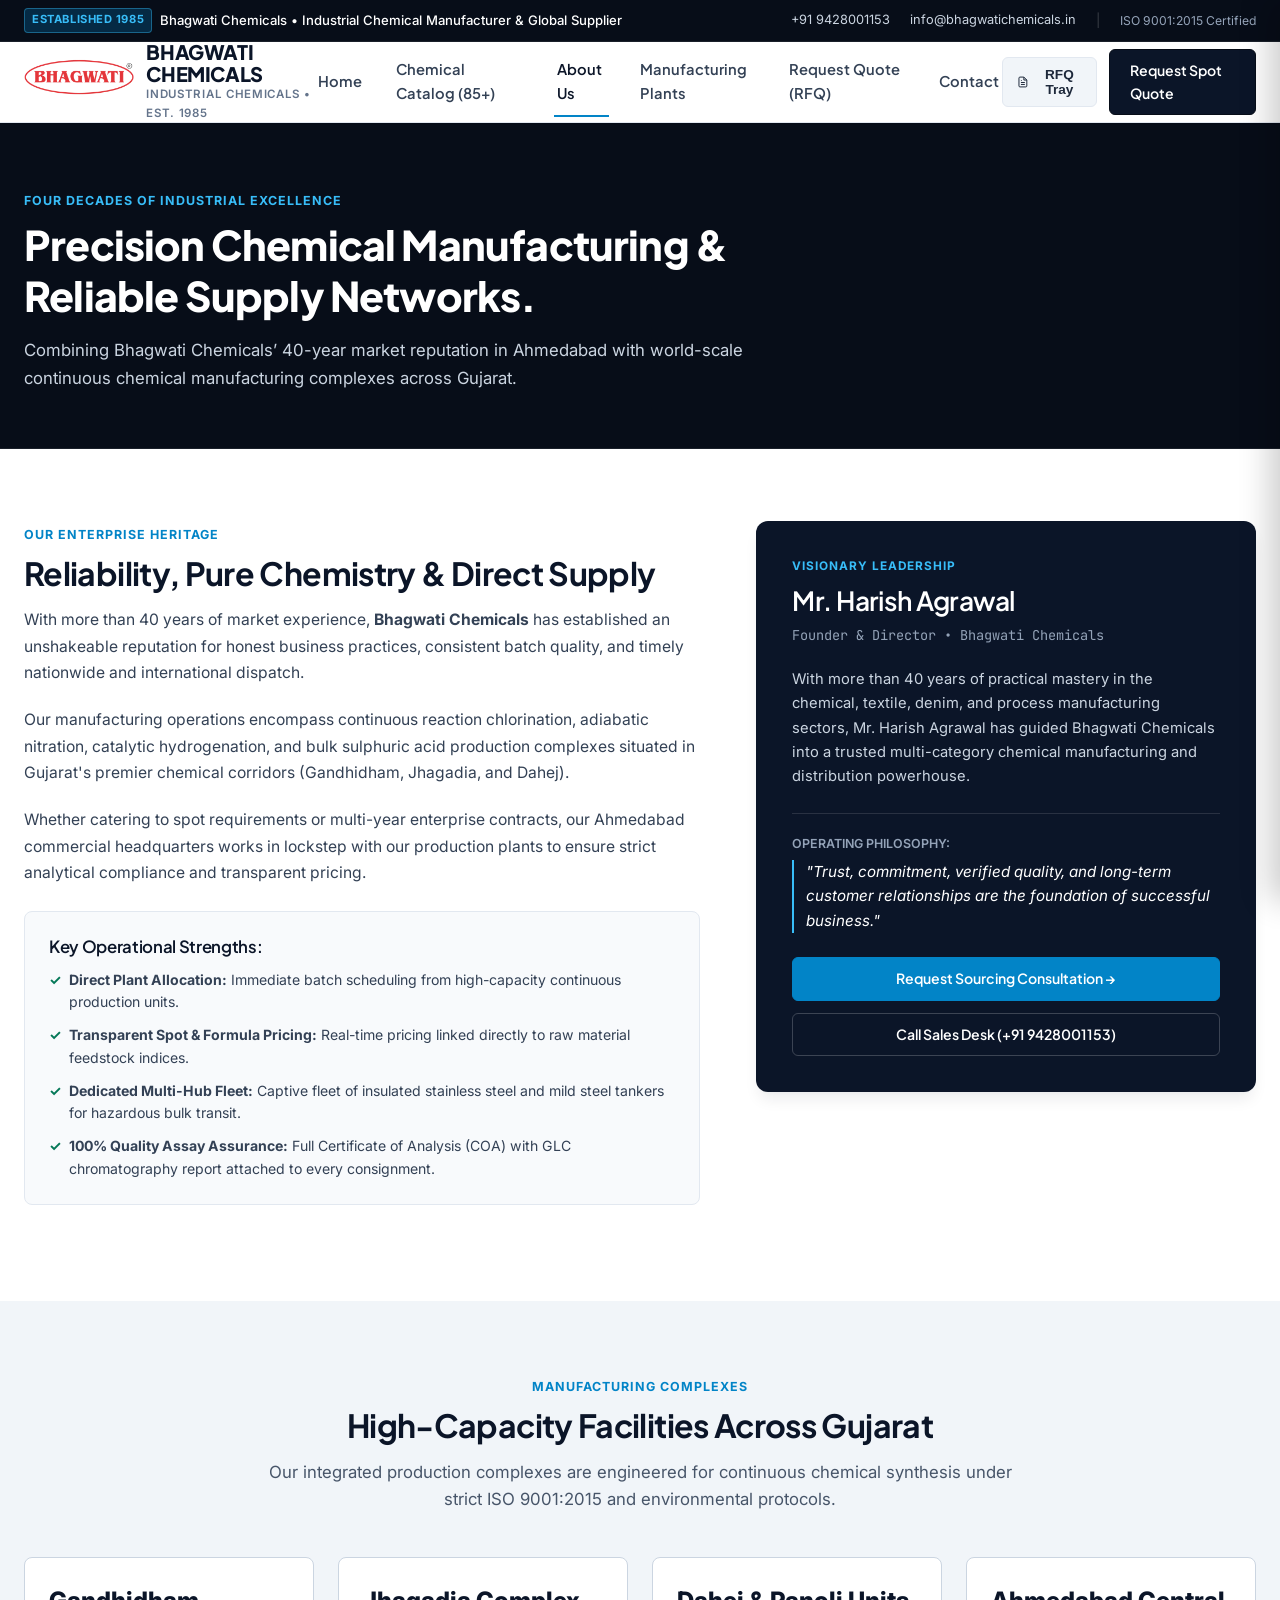
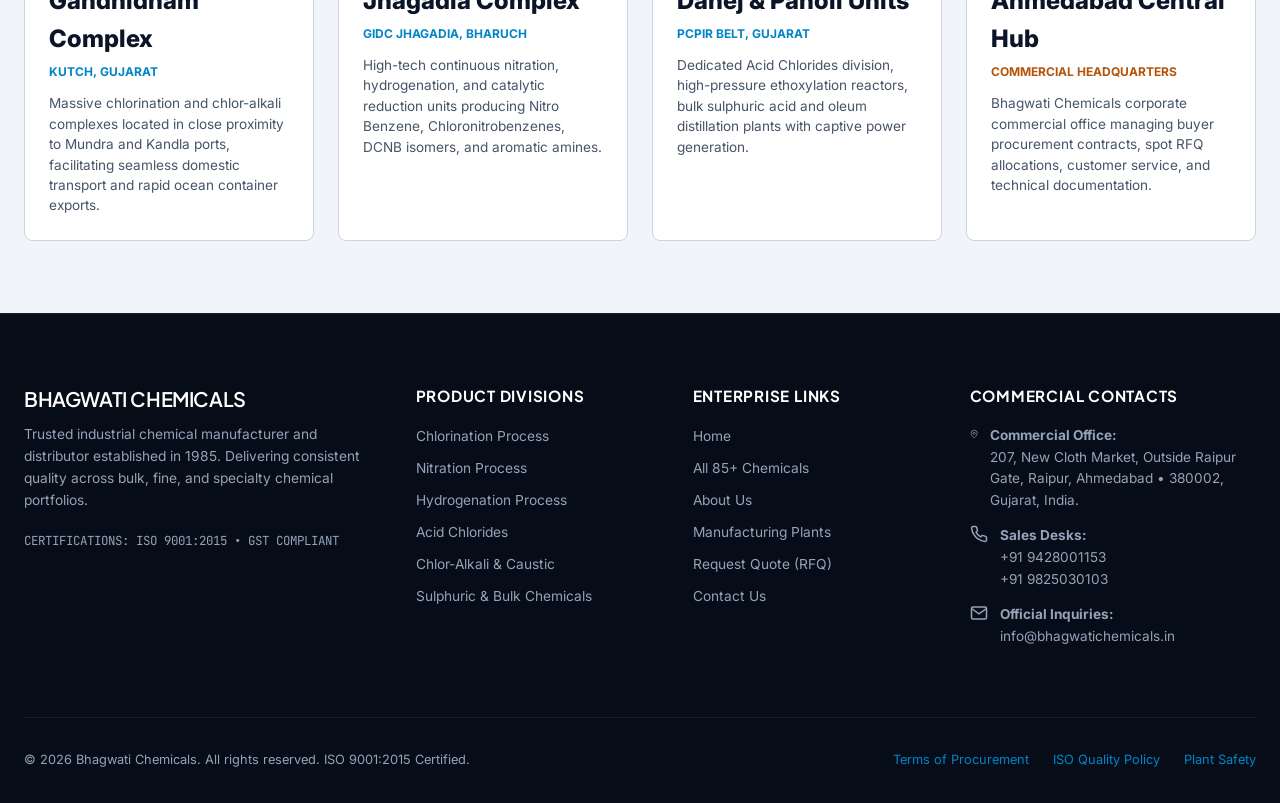
==== about.html @ ab698a6c "Initial release: Bhagwati Chemicals B2B portal with 85+ products, spec matrix ledger, and RFQ forwar" ====
<!DOCTYPE html>
<html lang="en">
<head>
  <meta charset="UTF-8">
  <meta name="viewport" content="width=device-width, initial-scale=1.0">
  <title>About Us | Bhagwati Chemicals - 40+ Years of Industrial Chemistry</title>
  <meta name="description" content="Learn about Bhagwati Chemicals (Ahmedabad, Est. 1985). Four decades of industrial chemical manufacturing, reliable product quality, and high-capacity continuous production facilities in Gujarat.">
  
  <link rel="preconnect" href="https://fonts.googleapis.com">
  <link rel="preconnect" href="https://fonts.gstatic.com" crossorigin>
  <link href="https://fonts.googleapis.com/css2?family=Inter:wght@400;500;600;700&family=JetBrains+Mono:wght@400;500;600;700&family=Plus+Jakarta+Sans:wght@500;600;700;800&display=swap" rel="stylesheet">
  
  <link rel="stylesheet" href="assets/css/style.css">
</head>
<body>

  <!-- Top Corporate Status Bar -->
  <div class="top-alliance-bar">
    <div class="container">
      <div class="alliance-pill">
        <span class="badge">ESTABLISHED 1985</span>
        <span>Bhagwati Chemicals &bull; Industrial Chemical Manufacturer &amp; Global Supplier</span>
      </div>
      <div class="top-quick-contacts">
        <a href="tel:+919428001153">+91 9428001153</a>
        <a href="mailto:info@bhagwatichemicals.in">info@bhagwatichemicals.in</a>
        <span style="color: rgba(255,255,255,0.2);">|</span>
        <span style="font-size: 0.76rem; color: #94a3b8;">ISO 9001:2015 Certified</span>
      </div>
    </div>
  </div>

  <!-- Main Corporate Header -->
  <header class="site-header">
    <div class="container">
      <div class="brand-alliance">
        <a href="index.html" class="brand-primary" title="Bhagwati Chemicals Homepage">
          <img src="assets/images/bhagwati_logo.webp" alt="Bhagwati Chemicals Logo" class="brand-logo-img">
          <div class="brand-text-block">
            <span class="brand-title">BHAGWATI CHEMICALS</span>
            <span class="brand-subtitle">Industrial Chemicals &bull; Est. 1985</span>
          </div>
        </a>
      </div>

      <nav class="main-nav" id="mainNav">
        <a href="index.html" class="nav-link">Home</a>
        <a href="products.html" class="nav-link">Chemical Catalog (85+)</a>
        <a href="about.html" class="nav-link active">About Us</a>
        <a href="infrastructure.html" class="nav-link">Manufacturing Plants</a>
        <a href="inquiry.html" class="nav-link">Request Quote (RFQ)</a>
        <a href="contact.html" class="nav-link">Contact</a>
      </nav>

      <div class="header-cta-group">
        <button type="button" class="btn-rfq-tray open-rfq-drawer-btn" title="View Selected Chemicals for Quotation">
          <svg width="16" height="16" viewBox="0 0 24 24" fill="none" stroke="currentColor" stroke-width="2"><path d="M14 2H6a2 2 0 0 0-2 2v16a2 2 0 0 0 2 2h12a2 2 0 0 0 2-2V8z"></path><polyline points="14 2 14 8 20 8"></polyline><line x1="16" y1="13" x2="8" y2="13"></line><line x1="16" y1="17" x2="8" y2="17"></line><polyline points="10 9 9 9 8 9"></polyline></svg>
          <span>RFQ Tray</span>
          <span class="badge-count rfq-count-badge" style="display: none;">0</span>
        </button>

        <a href="inquiry.html" class="btn-primary">
          Request Spot Quote
        </a>

        <button class="mobile-nav-toggle" id="mobileNavToggle" aria-label="Toggle navigation">
          <svg width="24" height="24" viewBox="0 0 24 24" fill="none" stroke="currentColor" stroke-width="2"><line x1="3" y1="12" x2="21" y2="12"></line><line x1="3" y1="6" x2="21" y2="6"></line><line x1="3" y1="18" x2="21" y2="18"></line></svg>
        </button>
      </div>
    </div>
  </header>

  <!-- About Hero -->
  <section style="background-color: var(--navy-950); color: #ffffff; padding: 4rem 0 3.5rem; border-bottom: 1px solid rgba(255,255,255,0.08);">
    <div class="container">
      <span style="font-size: 0.78rem; text-transform: uppercase; color: #38bdf8; font-weight: 700; letter-spacing: 0.08em; display: inline-block; margin-bottom: 0.5rem;">
        Four Decades of Industrial Excellence
      </span>
      <h1 style="color: #ffffff; font-size: clamp(2rem, 3.2vw, 2.75rem); max-width: 800px; margin-bottom: 1rem;">
        Precision Chemical Manufacturing &amp; Reliable Supply Networks.
      </h1>
      <p style="color: var(--steel-300); font-size: 1.05rem; max-width: 720px; line-height: 1.65;">
        Combining Bhagwati Chemicals’ 40-year market reputation in Ahmedabad with world-scale continuous chemical manufacturing complexes across Gujarat.
      </p>
    </div>
  </section>

  <!-- Detailed Enterprise Narrative -->
  <section class="section-py" style="background-color: #ffffff;">
    <div class="container">
      <div style="display: grid; grid-template-columns: 1.15fr 0.85fr; gap: 3.5rem; align-items: flex-start;">
        <div>
          <span class="section-pretitle">Our Enterprise Heritage</span>
          <h2 class="section-title">Reliability, Pure Chemistry &amp; Direct Supply</h2>
          <p style="font-size: 0.98rem; color: var(--steel-700); line-height: 1.7; margin-bottom: 1.25rem;">
            With more than 40 years of market experience, <strong>Bhagwati Chemicals</strong> has established an unshakeable reputation for honest business practices, consistent batch quality, and timely nationwide and international dispatch.
          </p>
          <p style="font-size: 0.98rem; color: var(--steel-700); line-height: 1.7; margin-bottom: 1.25rem;">
            Our manufacturing operations encompass continuous reaction chlorination, adiabatic nitration, catalytic hydrogenation, and bulk sulphuric acid production complexes situated in Gujarat's premier chemical corridors (Gandhidham, Jhagadia, and Dahej).
          </p>
          <p style="font-size: 0.98rem; color: var(--steel-700); line-height: 1.7; margin-bottom: 1.5rem;">
            Whether catering to spot requirements or multi-year enterprise contracts, our Ahmedabad commercial headquarters works in lockstep with our production plants to ensure strict analytical compliance and transparent pricing.
          </p>

          <div style="background: var(--steel-50); border: 1px solid var(--steel-200); border-radius: var(--radius-lg); padding: 1.5rem; margin-bottom: 1.5rem;">
            <h4 style="font-size: 1.05rem; color: var(--navy-900); margin-bottom: 0.75rem;">Key Operational Strengths:</h4>
            <ul style="list-style: none; display: flex; flex-direction: column; gap: 0.65rem; font-size: 0.88rem; color: var(--steel-700);">
              <li style="display: flex; gap: 0.5rem; align-items: flex-start;">
                <span style="color: #047857; font-weight: 700;">&check;</span>
                <span><strong>Direct Plant Allocation:</strong> Immediate batch scheduling from high-capacity continuous production units.</span>
              </li>
              <li style="display: flex; gap: 0.5rem; align-items: flex-start;">
                <span style="color: #047857; font-weight: 700;">&check;</span>
                <span><strong>Transparent Spot &amp; Formula Pricing:</strong> Real-time pricing linked directly to raw material feedstock indices.</span>
              </li>
              <li style="display: flex; gap: 0.5rem; align-items: flex-start;">
                <span style="color: #047857; font-weight: 700;">&check;</span>
                <span><strong>Dedicated Multi-Hub Fleet:</strong> Captive fleet of insulated stainless steel and mild steel tankers for hazardous bulk transit.</span>
              </li>
              <li style="display: flex; gap: 0.5rem; align-items: flex-start;">
                <span style="color: #047857; font-weight: 700;">&check;</span>
                <span><strong>100% Quality Assay Assurance:</strong> Full Certificate of Analysis (COA) with GLC chromatography report attached to every consignment.</span>
              </li>
            </ul>
          </div>
        </div>

        <!-- Founder Profile Card -->
        <div>
          <div style="background: var(--navy-900); color: #ffffff; border-radius: var(--radius-xl); padding: 2.25rem; box-shadow: var(--shadow-lg); position: sticky; top: 100px;">
            <div style="font-size: 0.74rem; text-transform: uppercase; color: #38bdf8; font-weight: 700; letter-spacing: 0.08em; margin-bottom: 0.5rem;">
              VISIONARY LEADERSHIP
            </div>
            <h3 style="color: #ffffff; font-size: 1.65rem; margin-bottom: 0.5rem;">Mr. Harish Agrawal</h3>
            <div style="font-size: 0.85rem; color: var(--steel-400); font-family: var(--font-mono); margin-bottom: 1.25rem;">
              Founder &amp; Director &bull; Bhagwati Chemicals
            </div>

            <p style="font-size: 0.92rem; color: var(--steel-300); line-height: 1.65; margin-bottom: 1.5rem;">
              With more than 40 years of practical mastery in the chemical, textile, denim, and process manufacturing sectors, Mr. Harish Agrawal has guided Bhagwati Chemicals into a trusted multi-category chemical manufacturing and distribution powerhouse.
            </p>

            <div style="border-top: 1px solid rgba(255,255,255,0.12); padding-top: 1.25rem; margin-bottom: 1.5rem;">
              <div style="font-size: 0.78rem; text-transform: uppercase; color: var(--steel-400); font-weight: 600; margin-bottom: 0.4rem;">
                Operating Philosophy:
              </div>
              <blockquote style="font-size: 0.95rem; color: #ffffff; font-style: italic; border-left: 2px solid #38bdf8; padding-left: 0.75rem;">
                "Trust, commitment, verified quality, and long-term customer relationships are the foundation of successful business."
              </blockquote>
            </div>

            <div style="display: flex; flex-direction: column; gap: 0.75rem;">
              <a href="inquiry.html" class="btn-primary" style="background-color: #0284c7; border-color: #0284c7; width: 100%;">
                Request Sourcing Consultation &rarr;
              </a>
              <a href="tel:+919428001153" class="btn-secondary" style="background: transparent; color: #fff; border-color: rgba(255,255,255,0.2); width: 100%;">
                Call Sales Desk (+91 9428001153)
              </a>
            </div>
          </div>
        </div>
      </div>
    </div>
  </section>

  <!-- Production Facilities Grid -->
  <section class="section-py" style="background-color: var(--steel-100);">
    <div class="container">
      <div class="section-header center">
        <span class="section-pretitle">Manufacturing Complexes</span>
        <h2 class="section-title">High-Capacity Facilities Across Gujarat</h2>
        <p class="section-lead">
          Our integrated production complexes are engineered for continuous chemical synthesis under strict ISO 9001:2015 and environmental protocols.
        </p>
      </div>

      <div style="display: grid; grid-template-columns: repeat(auto-fit, minmax(280px, 1fr)); gap: 1.5rem;">
        
        <div style="background: #ffffff; border: 1px solid var(--steel-300); border-radius: var(--radius-lg); padding: 1.5rem;">
          <div style="font-size: 1.5rem; font-weight: 800; color: var(--navy-900); margin-bottom: 0.25rem;">Gandhidham Complex</div>
          <div style="font-size: 0.75rem; text-transform: uppercase; color: var(--accent-blue); font-weight: 700; margin-bottom: 0.75rem;">Kutch, Gujarat</div>
          <p style="font-size: 0.85rem; color: var(--steel-600); line-height: 1.5;">
            Massive chlorination and chlor-alkali complexes located in close proximity to Mundra and Kandla ports, facilitating seamless domestic transport and rapid ocean container exports.
          </p>
        </div>

        <div style="background: #ffffff; border: 1px solid var(--steel-300); border-radius: var(--radius-lg); padding: 1.5rem;">
          <div style="font-size: 1.5rem; font-weight: 800; color: var(--navy-900); margin-bottom: 0.25rem;">Jhagadia Complex</div>
          <div style="font-size: 0.75rem; text-transform: uppercase; color: var(--accent-blue); font-weight: 700; margin-bottom: 0.75rem;">GIDC Jhagadia, Bharuch</div>
          <p style="font-size: 0.85rem; color: var(--steel-600); line-height: 1.5;">
            High-tech continuous nitration, hydrogenation, and catalytic reduction units producing Nitro Benzene, Chloronitrobenzenes, DCNB isomers, and aromatic amines.
          </p>
        </div>

        <div style="background: #ffffff; border: 1px solid var(--steel-300); border-radius: var(--radius-lg); padding: 1.5rem;">
          <div style="font-size: 1.5rem; font-weight: 800; color: var(--navy-900); margin-bottom: 0.25rem;">Dahej &amp; Panoli Units</div>
          <div style="font-size: 0.75rem; text-transform: uppercase; color: var(--accent-blue); font-weight: 700; margin-bottom: 0.75rem;">PCPIR Belt, Gujarat</div>
          <p style="font-size: 0.85rem; color: var(--steel-600); line-height: 1.5;">
            Dedicated Acid Chlorides division, high-pressure ethoxylation reactors, bulk sulphuric acid and oleum distillation plants with captive power generation.
          </p>
        </div>

        <div style="background: #ffffff; border: 1px solid var(--steel-300); border-radius: var(--radius-lg); padding: 1.5rem;">
          <div style="font-size: 1.5rem; font-weight: 800; color: var(--navy-900); margin-bottom: 0.25rem;">Ahmedabad Central Hub</div>
          <div style="font-size: 0.75rem; text-transform: uppercase; color: var(--heritage-gold); font-weight: 700; margin-bottom: 0.75rem;">Commercial Headquarters</div>
          <p style="font-size: 0.85rem; color: var(--steel-600); line-height: 1.5;">
            Bhagwati Chemicals corporate commercial office managing buyer procurement contracts, spot RFQ allocations, customer service, and technical documentation.
          </p>
        </div>

      </div>
    </div>
  </section>

  <!-- Technical Spec Sheet Modal Backdrop -->
  <div class="modal-backdrop" id="productDossierModal">
    <div class="dossier-modal-window">
      <div class="modal-header-bar">
        <div>
          <h2 id="modalChemTitle">Chemical Technical Dossier</h2>
          <div class="meta-line" id="modalChemMeta">CAS: Loading...</div>
        </div>
        <button class="modal-close-btn" id="closeModalBtn" aria-label="Close modal">&times;</button>
      </div>

      <div class="modal-body-scroll" id="modalChemBody"></div>

      <div class="modal-footer-bar">
        <div style="font-size: 0.82rem; color: var(--steel-600);">Need spot pricing or container logistics?</div>
        <div style="display: flex; gap: 0.75rem;">
          <button type="button" class="btn-secondary" id="modalWhatsAppBtn">Instant WhatsApp Quote</button>
          <button type="button" class="btn-primary" id="modalRfqActionBtn">Add to RFQ Tray +</button>
        </div>
      </div>
    </div>
  </div>

  <!-- RFQ Drawer System -->
  <div id="rfqDrawerBackdrop" style="display: none; position: fixed; inset: 0; background: rgba(0,0,0,0.5); z-index: 1040;"></div>
  
  <div class="rfq-drawer" id="rfqDrawer">
    <div class="drawer-header">
      <div>
        <h3>Commercial Procurement Tray</h3>
        <div style="font-size: 0.75rem; color: var(--steel-300);">Direct Plant Dispatch</div>
      </div>
      <button type="button" id="closeRfqDrawerBtn" style="background: none; border: none; color: #fff; font-size: 1.5rem; cursor: pointer;">&times;</button>
    </div>

    <div class="drawer-body">
      <div style="margin-bottom: 1.25rem;">
        <label style="font-size: 0.78rem; text-transform: uppercase; font-weight: 700; color: var(--steel-600); display: block; margin-bottom: 0.5rem;">
          Selected Products for Quote:
        </label>
        <div id="rfqSelectedItemsContainer"></div>
      </div>

      <form id="rfqDrawerForm">
        <div class="rfq-form-group">
          <label for="rfqName">Contact Person Name *</label>
          <input type="text" id="rfqName" class="rfq-form-control" placeholder="e.g. Rajesh Shah" required>
        </div>
        <div class="rfq-form-group">
          <label for="rfqCompany">Company / Enterprise Name *</label>
          <input type="text" id="rfqCompany" class="rfq-form-control" placeholder="e.g. Apex Pharma Ltd" required>
        </div>
        <div style="display: grid; grid-template-columns: 1fr 1fr; gap: 0.75rem;">
          <div class="rfq-form-group">
            <label for="rfqPhone">Phone / WhatsApp *</label>
            <input type="tel" id="rfqPhone" class="rfq-form-control" placeholder="+91 9876543210" required>
          </div>
          <div class="rfq-form-group">
            <label for="rfqEmail">Official Email *</label>
            <input type="email" id="rfqEmail" class="rfq-form-control" placeholder="procurement@company.com" required>
          </div>
        </div>
        <div style="display: grid; grid-template-columns: 1fr 1fr; gap: 0.75rem;">
          <div class="rfq-form-group">
            <label for="rfqQuantity">Required Quantity (MT / Kg) *</label>
            <input type="text" id="rfqQuantity" class="rfq-form-control" placeholder="e.g. 15 MT / Tanker" required>
          </div>
          <div class="rfq-form-group">
            <label for="rfqPackaging">Packaging Specification</label>
            <select id="rfqPackaging" class="rfq-form-control">
              <option value="Road Tanker Load">Dedicated Road Tanker</option>
              <option value="ISO Tank Container">ISO Tank Container</option>
              <option value="250 Kg GI / MS Drums">250 Kg GI / MS Drums</option>
              <option value="HDPE Carboys / Drums">HDPE Carboys / Drums</option>
              <option value="1000 Kg Jumbo Bags">1000 Kg Jumbo Bags</option>
            </select>
          </div>
        </div>
        <div class="rfq-form-group">
          <label for="rfqLocation">Delivery Destination / Port *</label>
          <input type="text" id="rfqLocation" class="rfq-form-control" placeholder="e.g. Ankleshwar, Dahej, Vapi" required>
        </div>
        <div class="rfq-form-group">
          <label for="rfqNotes">Grade / Technical Specifications</label>
          <textarea id="rfqNotes" class="rfq-form-control" rows="2" placeholder="Specify purity % or delivery timelines..."></textarea>
        </div>
        <div class="rfq-channel-toggle">
          <span class="channel-label">Select Inquiry Processing Channel:</span>
          <div style="display: flex; gap: 1rem; font-size: 0.82rem;">
            <label style="display: flex; align-items: center; gap: 0.35rem; cursor: pointer;">
              <input type="radio" name="rfqChannel" value="whatsapp" checked>
              <strong>Direct WhatsApp Desk</strong>
            </label>
            <label style="display: flex; align-items: center; gap: 0.35rem; cursor: pointer;">
              <input type="radio" name="rfqChannel" value="email">
              <strong>Official Commercial Email</strong>
            </label>
          </div>
        </div>
        <button type="submit" class="btn-primary" style="width: 100%; padding: 0.75rem; font-size: 0.95rem;">
          Dispatch RFQ to Commercial Desk &rarr;
        </button>
      </form>
    </div>
  </div>

  <!-- Corporate Footer -->
  <footer class="site-footer">
    <div class="container">
      <div class="footer-grid">
        <div class="footer-brand">
          <h4>BHAGWATI CHEMICALS</h4>
          <p class="footer-desc">
            Trusted industrial chemical manufacturer and distributor established in 1985. Delivering consistent quality across bulk, fine, and specialty chemical portfolios.
          </p>
          <div style="font-size: 0.78rem; color: #94a3b8; font-family: var(--font-mono);">
            CERTIFICATIONS: ISO 9001:2015 &bull; GST COMPLIANT
          </div>
        </div>

        <div class="footer-col">
          <h5>Product Divisions</h5>
          <ul class="footer-links">
            <li><a href="products.html?category=Chlorination+Process">Chlorination Process</a></li>
            <li><a href="products.html?category=Nitration+Process">Nitration Process</a></li>
            <li><a href="products.html?category=Hydrogenation+Process">Hydrogenation Process</a></li>
            <li><a href="products.html?category=Acid+Chlorides">Acid Chlorides</a></li>
            <li><a href="products.html?category=Chlor-Alkali+%26+Electrolysis">Chlor-Alkali &amp; Caustic</a></li>
            <li><a href="products.html?category=Sulphuric+%26+Bulk+Chemical+Division">Sulphuric &amp; Bulk Chemicals</a></li>
          </ul>
        </div>

        <div class="footer-col">
          <h5>Enterprise Links</h5>
          <ul class="footer-links">
            <li><a href="index.html">Home</a></li>
            <li><a href="products.html">All 85+ Chemicals</a></li>
            <li><a href="about.html">About Us</a></li>
            <li><a href="infrastructure.html">Manufacturing Plants</a></li>
            <li><a href="inquiry.html">Request Quote (RFQ)</a></li>
            <li><a href="contact.html">Contact Us</a></li>
          </ul>
        </div>

        <div class="footer-col">
          <h5>Commercial Contacts</h5>
          <div class="footer-contact-item">
            <svg width="18" height="18" viewBox="0 0 24 24" fill="none" stroke="currentColor" stroke-width="2"><path d="M21 10c0 7-9 13-9 13s-9-6-9-13a9 9 0 0 1 18 0z"></path><circle cx="12" cy="10" r="3"></circle></svg>
            <div>
              <strong>Commercial Office:</strong><br>
              207, New Cloth Market, Outside Raipur Gate, Raipur, Ahmedabad &bull; 380002, Gujarat, India.
            </div>
          </div>
          <div class="footer-contact-item">
            <svg width="18" height="18" viewBox="0 0 24 24" fill="none" stroke="currentColor" stroke-width="2"><path d="M22 16.92v3a2 2 0 0 1-2.18 2 19.79 19.79 0 0 1-8.63-3.07 19.5 19.5 0 0 1-6-6 19.79 19.79 0 0 1-3.07-8.67A2 2 0 0 1 4.11 2h3a2 2 0 0 1 2 1.72 12.84 12.84 0 0 0 .7 2.81 2 2 0 0 1-.45 2.11L8.09 9.91a16 16 0 0 0 6 6l1.27-1.27a2 2 0 0 1 2.11-.45 12.84 12.84 0 0 0 2.81.7A2 2 0 0 1 22 16.92z"></path></svg>
            <div>
              <strong>Sales Desks:</strong><br>
              +91 9428001153<br>
              +91 9825030103
            </div>
          </div>
          <div class="footer-contact-item">
            <svg width="18" height="18" viewBox="0 0 24 24" fill="none" stroke="currentColor" stroke-width="2"><path d="M4 4h16c1.1 0 2 .9 2 2v12c0 1.1-.9 2-2 2H4c-1.1 0-2-.9-2-2V6c0-1.1.9-2 2-2z"></path><polyline points="22,6 12,13 2,6"></polyline></svg>
            <div>
              <strong>Official Inquiries:</strong><br>
              info@bhagwatichemicals.in
            </div>
          </div>
        </div>
      </div>

      <div class="footer-bottom">
        <div>
          &copy; 2026 Bhagwati Chemicals. All rights reserved. ISO 9001:2015 Certified.
        </div>
        <div style="display: flex; gap: 1.5rem;">
          <a href="inquiry.html">Terms of Procurement</a>
          <a href="inquiry.html">ISO Quality Policy</a>
          <a href="contact.html">Plant Safety</a>
        </div>
      </div>
    </div>
  </footer>

  <!-- Scripts -->
  <script src="assets/js/products-data.js"></script>
  <script src="assets/js/main.js"></script>
</body>
</html>
---- assets/css/style.css ----
/* ==========================================================================
   BHAGWATI CHEMICALS INDUSTRIAL ENTERPRISE
   B2B Chemical Procurement Portal & Master Technical Ledger
   Professional Industrial Theme | High-Authority Corporate Aesthetic
   ========================================================================== */

:root {
  /* Color Palette - Maritime Navy & Precision Industrial Steel */
  --navy-950: #070d18;
  --navy-900: #0b1528;
  --navy-850: #0f1d36;
  --navy-800: #142646;
  --navy-700: #1e3a6c;
  
  --steel-900: #0f172a;
  --steel-800: #1e293b;
  --steel-700: #334155;
  --steel-600: #475569;
  --steel-500: #64748b;
  --steel-400: #94a3b8;
  --steel-300: #cbd5e1;
  --steel-200: #e2e8f0;
  --steel-100: #f1f5f9;
  --steel-50:  #f8fafc;
  
  /* Brand Accents */
  --accent-blue: #0284c7;
  --accent-blue-hover: #0369a1;
  --accent-blue-subtle: #e0f2fe;
  --accent-cobalt: #1d4ed8;
  --accent-cobalt-dark: #1e40af;
  
  --heritage-gold: #b45309;
  --heritage-gold-bg: #fef3c7;
  --heritage-amber: #d97706;
  
  --success-green: #047857;
  --success-bg: #d1fae5;
  
  /* Layout & Geometry */
  --font-heading: 'Plus Jakarta Sans', -apple-system, BlinkMacSystemFont, "Segoe UI", Roboto, sans-serif;
  --font-body: 'Inter', -apple-system, BlinkMacSystemFont, "Segoe UI", Roboto, sans-serif;
  --font-mono: 'JetBrains Mono', 'Roboto Mono', 'SFMono-Regular', Consolas, monospace;
  
  --container-max: 1320px;
  --radius-sm: 4px;
  --radius-md: 6px;
  --radius-lg: 8px;
  --radius-xl: 12px;
  
  --shadow-sm: 0 1px 2px 0 rgba(15, 23, 42, 0.05);
  --shadow-md: 0 4px 6px -1px rgba(15, 23, 42, 0.07), 0 2px 4px -2px rgba(15, 23, 42, 0.05);
  --shadow-lg: 0 10px 15px -3px rgba(15, 23, 42, 0.08), 0 4px 6px -4px rgba(15, 23, 42, 0.04);
  --shadow-subtle: 0 0 0 1px rgba(15, 23, 42, 0.06);
}

/* Reset & Base Styles */
*, *::before, *::after {
  box-sizing: border-box;
  margin: 0;
  padding: 0;
}

html {
  font-size: 16px;
  scroll-behavior: smooth;
}

body {
  font-family: var(--font-body);
  color: var(--steel-800);
  background-color: var(--steel-50);
  line-height: 1.6;
  -webkit-font-smoothing: antialiased;
  -moz-osx-font-smoothing: grayscale;
}

img {
  max-width: 100%;
  height: auto;
  display: block;
}

a {
  color: var(--accent-blue);
  text-decoration: none;
  transition: color 0.15s ease, border-color 0.15s ease;
}

a:hover {
  color: var(--accent-blue-hover);
}

/* Typography Standards */
h1, h2, h3, h4, h5, h6 {
  font-family: var(--font-heading);
  color: var(--steel-900);
  font-weight: 700;
  line-height: 1.25;
  letter-spacing: -0.02em;
}

h1 { font-size: clamp(2rem, 3.5vw, 3rem); font-weight: 800; }
h2 { font-size: clamp(1.6rem, 2.5vw, 2.25rem); font-weight: 700; }
h3 { font-size: clamp(1.25rem, 1.8vw, 1.5rem); font-weight: 600; }
h4 { font-size: 1.15rem; font-weight: 600; }

.font-mono {
  font-family: var(--font-mono);
  letter-spacing: -0.03em;
}

/* Utility Layout */
.container {
  width: 100%;
  max-width: var(--container-max);
  margin-left: auto;
  margin-right: auto;
  padding-left: 1.5rem;
  padding-right: 1.5rem;
}

/* TOP STATUS & ALLIANCE BAR */
.top-alliance-bar {
  background-color: var(--navy-950);
  color: var(--steel-400);
  font-size: 0.82rem;
  border-bottom: 1px solid rgba(255, 255, 255, 0.08);
  padding: 0.5rem 0;
}

.top-alliance-bar .container {
  display: flex;
  align-items: center;
  justify-content: space-between;
  flex-wrap: wrap;
  gap: 0.75rem;
}

.alliance-pill {
  display: inline-flex;
  align-items: center;
  gap: 0.5rem;
  color: #fff;
  font-weight: 500;
}

.alliance-pill span.badge {
  background: rgba(2, 132, 199, 0.25);
  color: #38bdf8;
  border: 1px solid rgba(56, 189, 248, 0.4);
  font-size: 0.7rem;
  font-weight: 700;
  padding: 0.15rem 0.45rem;
  border-radius: var(--radius-sm);
  text-transform: uppercase;
  letter-spacing: 0.05em;
}

.top-quick-contacts {
  display: flex;
  align-items: center;
  gap: 1.25rem;
}

.top-quick-contacts a {
  color: var(--steel-300);
  display: inline-flex;
  align-items: center;
  gap: 0.35rem;
  font-size: 0.8rem;
}

.top-quick-contacts a:hover {
  color: #fff;
}

/* HEADER & NAVIGATION */
.site-header {
  background-color: #ffffff;
  border-bottom: 1px solid var(--steel-200);
  position: sticky;
  top: 0;
  z-index: 100;
  box-shadow: var(--shadow-sm);
}

.site-header .container {
  display: flex;
  align-items: center;
  justify-content: space-between;
  height: 80px;
}

/* Dual Brand Identity */
.brand-alliance {
  display: flex;
  align-items: center;
  gap: 1.25rem;
}

.brand-primary {
  display: flex;
  align-items: center;
  gap: 0.75rem;
  text-decoration: none;
}

.brand-logo-img {
  height: 48px;
  width: auto;
  object-fit: contain;
}

.brand-text-block {
  display: flex;
  flex-direction: column;
}

.brand-title {
  font-family: var(--font-heading);
  font-size: 1.25rem;
  font-weight: 800;
  color: var(--navy-900);
  line-height: 1.1;
  letter-spacing: -0.02em;
}

.brand-subtitle {
  font-size: 0.72rem;
  color: var(--steel-500);
  text-transform: uppercase;
  letter-spacing: 0.06em;
  font-weight: 600;
}

.brand-divider {
  width: 1px;
  height: 38px;
  background-color: var(--steel-200);
}

.brand-secondary {
  display: flex;
  align-items: center;
  gap: 0.6rem;
  text-decoration: none;
}

.brand-kcil-img {
  height: 34px;
  width: auto;
  object-fit: contain;
}

.brand-kcil-text {
  display: flex;
  flex-direction: column;
}

.brand-kcil-label {
  font-size: 0.65rem;
  color: var(--steel-500);
  text-transform: uppercase;
  font-weight: 600;
  letter-spacing: 0.04em;
}

.brand-kcil-name {
  font-family: var(--font-heading);
  font-size: 0.95rem;
  font-weight: 700;
  color: var(--navy-800);
  line-height: 1.1;
}

/* Navigation Links */
.main-nav {
  display: flex;
  align-items: center;
  gap: 1.75rem;
}

.nav-link {
  font-family: var(--font-heading);
  font-size: 0.92rem;
  font-weight: 600;
  color: var(--steel-700);
  padding: 0.5rem 0.2rem;
  position: relative;
  transition: color 0.15s ease;
}

.nav-link:hover, .nav-link.active {
  color: var(--navy-900);
}

.nav-link.active::after {
  content: '';
  position: absolute;
  bottom: -4px;
  left: 0;
  right: 0;
  height: 2px;
  background-color: var(--accent-blue);
}

.header-cta-group {
  display: flex;
  align-items: center;
  gap: 0.75rem;
}

.btn-rfq-tray {
  display: inline-flex;
  align-items: center;
  gap: 0.5rem;
  background-color: var(--steel-100);
  color: var(--steel-800);
  font-size: 0.85rem;
  font-weight: 600;
  padding: 0.55rem 0.9rem;
  border-radius: var(--radius-md);
  border: 1px solid var(--steel-200);
  cursor: pointer;
  transition: all 0.15s ease;
}

.btn-rfq-tray:hover {
  background-color: var(--steel-200);
  color: var(--navy-950);
}

.btn-rfq-tray .badge-count {
  background-color: var(--accent-cobalt);
  color: #fff;
  font-size: 0.7rem;
  padding: 0.1rem 0.4rem;
  border-radius: 9999px;
  font-weight: 700;
}

.btn-primary {
  display: inline-flex;
  align-items: center;
  justify-content: center;
  gap: 0.5rem;
  background-color: var(--navy-900);
  color: #ffffff;
  font-family: var(--font-heading);
  font-size: 0.88rem;
  font-weight: 600;
  padding: 0.6rem 1.25rem;
  border-radius: var(--radius-md);
  border: 1px solid var(--navy-950);
  cursor: pointer;
  transition: all 0.15s ease;
  text-decoration: none;
}

.btn-primary:hover {
  background-color: var(--navy-800);
  color: #ffffff;
  box-shadow: var(--shadow-sm);
}

.btn-secondary {
  display: inline-flex;
  align-items: center;
  justify-content: center;
  gap: 0.5rem;
  background-color: #ffffff;
  color: var(--steel-800);
  font-family: var(--font-heading);
  font-size: 0.88rem;
  font-weight: 600;
  padding: 0.6rem 1.15rem;
  border-radius: var(--radius-md);
  border: 1px solid var(--steel-300);
  cursor: pointer;
  transition: all 0.15s ease;
}

.btn-secondary:hover {
  background-color: var(--steel-100);
  border-color: var(--steel-400);
  color: var(--navy-900);
}

.btn-whatsapp {
  display: inline-flex;
  align-items: center;
  justify-content: center;
  gap: 0.5rem;
  background-color: #128c7e;
  color: #ffffff;
  font-weight: 600;
  font-size: 0.88rem;
  padding: 0.6rem 1.15rem;
  border-radius: var(--radius-md);
  border: 1px solid #075e54;
  cursor: pointer;
  transition: background-color 0.15s ease;
}

.btn-whatsapp:hover {
  background-color: #0d7367;
  color: #ffffff;
}

/* Mobile Toggle */
.mobile-nav-toggle {
  display: none;
  background: none;
  border: 1px solid var(--steel-300);
  padding: 0.4rem;
  border-radius: var(--radius-sm);
  cursor: pointer;
}

/* HERO SECTION - ARCHITECTURAL / B2B FOCUS */
.b2b-hero {
  background-color: var(--navy-950);
  color: #ffffff;
  padding: 4.5rem 0 4rem;
  border-bottom: 1px solid rgba(255, 255, 255, 0.08);
  position: relative;
  overflow: hidden;
}

/* Subtle architectural grid pattern, no tacky neon glows */
.b2b-hero::before {
  content: '';
  position: absolute;
  top: 0; left: 0; right: 0; bottom: 0;
  background-image: 
    linear-gradient(to right, rgba(255, 255, 255, 0.02) 1px, transparent 1px),
    linear-gradient(to bottom, rgba(255, 255, 255, 0.02) 1px, transparent 1px);
  background-size: 40px 40px;
  pointer-events: none;
}

.hero-grid {
  display: grid;
  grid-template-columns: 1.25fr 0.85fr;
  gap: 3.5rem;
  align-items: center;
  position: relative;
  z-index: 1;
}

.hero-tag {
  display: inline-flex;
  align-items: center;
  gap: 0.6rem;
  background: rgba(255, 255, 255, 0.08);
  border: 1px solid rgba(255, 255, 255, 0.15);
  color: var(--steel-300);
  font-size: 0.78rem;
  font-weight: 600;
  text-transform: uppercase;
  letter-spacing: 0.06em;
  padding: 0.35rem 0.8rem;
  border-radius: var(--radius-sm);
  margin-bottom: 1.25rem;
}

.hero-tag .tag-dot {
  width: 7px;
  height: 7px;
  border-radius: 50%;
  background-color: #38bdf8;
}

.hero-title {
  color: #ffffff;
  font-size: clamp(2.2rem, 3.8vw, 3.25rem);
  line-height: 1.15;
  margin-bottom: 1.25rem;
  letter-spacing: -0.03em;
}

.hero-title span.highlight {
  color: #38bdf8;
}

.hero-description {
  color: var(--steel-300);
  font-size: 1.08rem;
  line-height: 1.65;
  margin-bottom: 2rem;
  max-width: 620px;
}

.hero-actions {
  display: flex;
  align-items: center;
  gap: 1rem;
  flex-wrap: wrap;
  margin-bottom: 2.5rem;
}

.hero-actions .btn-primary {
  background-color: var(--accent-cobalt);
  border-color: #2563eb;
  padding: 0.75rem 1.6rem;
  font-size: 0.95rem;
}

.hero-actions .btn-primary:hover {
  background-color: var(--accent-cobalt-dark);
}

.hero-actions .btn-secondary {
  background-color: transparent;
  color: #ffffff;
  border-color: rgba(255, 255, 255, 0.25);
  padding: 0.75rem 1.4rem;
  font-size: 0.95rem;
}

.hero-actions .btn-secondary:hover {
  background-color: rgba(255, 255, 255, 0.08);
  border-color: #ffffff;
}

/* HERO LIVE SEARCH PANEL (Unique B2B Quick Spec Finder) */
.hero-finder-card {
  background-color: var(--navy-900);
  border: 1px solid rgba(255, 255, 255, 0.12);
  border-radius: var(--radius-lg);
  padding: 1.75rem;
  box-shadow: 0 20px 25px -5px rgba(0, 0, 0, 0.35);
}

.finder-header {
  display: flex;
  align-items: center;
  justify-content: space-between;
  border-bottom: 1px solid rgba(255, 255, 255, 0.08);
  padding-bottom: 1rem;
  margin-bottom: 1.25rem;
}

.finder-header h3 {
  color: #ffffff;
  font-size: 1.05rem;
  display: flex;
  align-items: center;
  gap: 0.5rem;
}

.finder-badge {
  font-size: 0.72rem;
  font-family: var(--font-mono);
  background: rgba(2, 132, 199, 0.2);
  color: #38bdf8;
  padding: 0.2rem 0.5rem;
  border-radius: var(--radius-sm);
  border: 1px solid rgba(56, 189, 248, 0.3);
}

.finder-input-wrapper {
  position: relative;
  margin-bottom: 1rem;
}

.finder-input {
  width: 100%;
  background-color: var(--navy-950);
  border: 1px solid rgba(255, 255, 255, 0.18);
  color: #ffffff;
  font-family: var(--font-body);
  font-size: 0.92rem;
  padding: 0.75rem 1rem 0.75rem 2.6rem;
  border-radius: var(--radius-md);
  outline: none;
  transition: border-color 0.15s ease;
}

.finder-input:focus {
  border-color: var(--accent-blue);
  box-shadow: 0 0 0 2px rgba(2, 132, 199, 0.2);
}

.finder-input-icon {
  position: absolute;
  left: 0.85rem;
  top: 50%;
  transform: translateY(-50%);
  color: var(--steel-400);
  pointer-events: none;
}

.finder-quick-tags {
  display: flex;
  flex-wrap: wrap;
  gap: 0.4rem;
  margin-bottom: 1.25rem;
}

.finder-quick-tags span.label {
  font-size: 0.72rem;
  color: var(--steel-400);
  text-transform: uppercase;
  margin-right: 0.25rem;
  align-self: center;
}

.finder-tag-btn {
  background: rgba(255, 255, 255, 0.05);
  border: 1px solid rgba(255, 255, 255, 0.12);
  color: var(--steel-300);
  font-size: 0.74rem;
  font-family: var(--font-mono);
  padding: 0.25rem 0.55rem;
  border-radius: var(--radius-sm);
  cursor: pointer;
  transition: all 0.15s ease;
}

.finder-tag-btn:hover {
  background: rgba(2, 132, 199, 0.2);
  border-color: #38bdf8;
  color: #ffffff;
}

.finder-live-results {
  max-height: 240px;
  overflow-y: auto;
  border-top: 1px solid rgba(255, 255, 255, 0.08);
  padding-top: 0.75rem;
  scrollbar-width: thin;
  scrollbar-color: var(--steel-700) transparent;
}

.finder-result-item {
  display: flex;
  align-items: center;
  justify-content: space-between;
  padding: 0.6rem 0.75rem;
  border-radius: var(--radius-sm);
  background: rgba(255, 255, 255, 0.03);
  margin-bottom: 0.4rem;
  cursor: pointer;
  border: 1px solid transparent;
  transition: all 0.15s ease;
}

.finder-result-item:hover {
  background: rgba(255, 255, 255, 0.08);
  border-color: rgba(255, 255, 255, 0.15);
}

.finder-res-name {
  font-weight: 600;
  font-size: 0.86rem;
  color: #ffffff;
}

.finder-res-meta {
  font-size: 0.72rem;
  color: var(--steel-400);
  font-family: var(--font-mono);
}

/* INDUSTRIAL METRIC TICKER */
.industrial-ticker-bar {
  background-color: var(--navy-900);
  border-bottom: 1px solid var(--steel-200);
  color: #ffffff;
  padding: 1.5rem 0;
}

.ticker-grid {
  display: grid;
  grid-template-columns: repeat(4, 1fr);
  gap: 1.5rem;
}

.ticker-item {
  border-left: 2px solid var(--accent-blue);
  padding-left: 1.25rem;
}

.ticker-number {
  font-family: var(--font-heading);
  font-size: 1.85rem;
  font-weight: 800;
  color: #ffffff;
  line-height: 1;
  margin-bottom: 0.35rem;
  letter-spacing: -0.03em;
}

.ticker-label {
  font-size: 0.78rem;
  color: var(--steel-300);
  text-transform: uppercase;
  letter-spacing: 0.04em;
  font-weight: 600;
}

/* SECTION COMMON STYLING */
.section-py {
  padding: 4.5rem 0;
}

.section-header {
  margin-bottom: 2.75rem;
}

.section-header.center {
  text-align: center;
  max-width: 780px;
  margin-left: auto;
  margin-right: auto;
}

.section-pretitle {
  font-size: 0.78rem;
  text-transform: uppercase;
  letter-spacing: 0.08em;
  font-weight: 700;
  color: var(--accent-blue);
  margin-bottom: 0.5rem;
  display: inline-block;
}

.section-title {
  font-size: clamp(1.75rem, 2.5vw, 2.25rem);
  color: var(--navy-900);
  margin-bottom: 0.85rem;
}

.section-lead {
  font-size: 1.05rem;
  color: var(--steel-600);
  line-height: 1.6;
}

/* INTEGRATED MANUFACTURING & SUPPLY SYNERGY STRIP */
.production-architecture {
  background: #ffffff;
  border: 1px solid var(--steel-200);
  border-radius: var(--radius-xl);
  padding: 2.25rem;
  box-shadow: var(--shadow-sm);
  margin-bottom: 3.5rem;
}

.alliance-flow-grid {
  display: grid;
  grid-template-columns: 1fr auto 1fr auto 1fr;
  align-items: center;
  gap: 1.5rem;
}

.alliance-node {
  background: var(--steel-50);
  border: 1px solid var(--steel-200);
  border-radius: var(--radius-lg);
  padding: 1.5rem;
}

.node-header {
  display: flex;
  align-items: center;
  justify-content: space-between;
  margin-bottom: 0.75rem;
}

.node-title {
  font-size: 1.05rem;
  font-weight: 700;
  color: var(--navy-900);
}

.node-tag {
  font-size: 0.7rem;
  text-transform: uppercase;
  font-weight: 700;
  padding: 0.15rem 0.45rem;
  border-radius: var(--radius-sm);
}

.node-tag.trading {
  background: #e0f2fe;
  color: #0369a1;
}

.node-tag.mfg {
  background: #fef3c7;
  color: #92400e;
}

.node-tag.dispatch {
  background: #d1fae5;
  color: #065f46;
}

.node-body {
  font-size: 0.85rem;
  color: var(--steel-600);
  line-height: 1.5;
}

.node-meta {
  margin-top: 0.75rem;
  padding-top: 0.75rem;
  border-top: 1px solid var(--steel-200);
  font-size: 0.75rem;
  color: var(--steel-500);
  font-family: var(--font-mono);
}

.flow-connector {
  display: flex;
  flex-direction: column;
  align-items: center;
  color: var(--steel-400);
  font-size: 0.75rem;
  font-weight: 600;
  text-transform: uppercase;
  letter-spacing: 0.04em;
}

.flow-connector svg {
  color: var(--accent-blue);
  width: 28px;
  height: 28px;
}

/* THE B2B CHEMICAL MASTER LEDGER (Table & Matrix View) */
.catalog-workbench {
  background: #ffffff;
  border: 1px solid var(--steel-200);
  border-radius: var(--radius-xl);
  box-shadow: var(--shadow-sm);
  overflow: hidden;
}

.workbench-toolbar {
  background-color: var(--steel-50);
  border-bottom: 1px solid var(--steel-200);
  padding: 1.25rem 1.75rem;
  display: flex;
  align-items: center;
  justify-content: space-between;
  flex-wrap: wrap;
  gap: 1rem;
}

.toolbar-search-box {
  display: flex;
  align-items: center;
  gap: 0.75rem;
  flex: 1;
  min-width: 280px;
  max-width: 480px;
  position: relative;
}

.toolbar-input {
  width: 100%;
  padding: 0.65rem 1rem 0.65rem 2.4rem;
  border: 1px solid var(--steel-300);
  border-radius: var(--radius-md);
  font-size: 0.88rem;
  font-family: var(--font-body);
  background: #ffffff;
  outline: none;
}

.toolbar-input:focus {
  border-color: var(--accent-blue);
  box-shadow: 0 0 0 2px rgba(2, 132, 199, 0.15);
}

.toolbar-icon {
  position: absolute;
  left: 0.8rem;
  top: 50%;
  transform: translateY(-50%);
  color: var(--steel-400);
  pointer-events: none;
}

.toolbar-controls {
  display: flex;
  align-items: center;
  gap: 0.75rem;
  flex-wrap: wrap;
}

.select-filter {
  padding: 0.65rem 1rem;
  border: 1px solid var(--steel-300);
  border-radius: var(--radius-md);
  font-size: 0.85rem;
  font-family: var(--font-heading);
  font-weight: 500;
  color: var(--steel-800);
  background: #ffffff;
  outline: none;
  cursor: pointer;
}

.select-filter:focus {
  border-color: var(--accent-blue);
}

.view-toggle-group {
  display: inline-flex;
  border: 1px solid var(--steel-300);
  border-radius: var(--radius-md);
  overflow: hidden;
  background: #ffffff;
}

.view-btn {
  padding: 0.5rem 0.85rem;
  font-size: 0.82rem;
  font-weight: 600;
  background: transparent;
  border: none;
  color: var(--steel-600);
  cursor: pointer;
  display: inline-flex;
  align-items: center;
  gap: 0.35rem;
  transition: all 0.15s ease;
}

.view-btn.active {
  background: var(--navy-900);
  color: #ffffff;
}

/* Category Filter Rail (Process Divisions) */
.process-pill-rail {
  padding: 0.85rem 1.75rem;
  border-bottom: 1px solid var(--steel-200);
  background: #ffffff;
  display: flex;
  align-items: center;
  gap: 0.5rem;
  overflow-x: auto;
  white-space: nowrap;
  scrollbar-width: thin;
}

.process-pill {
  display: inline-flex;
  align-items: center;
  gap: 0.4rem;
  padding: 0.4rem 0.8rem;
  font-size: 0.78rem;
  font-weight: 600;
  color: var(--steel-700);
  background: var(--steel-100);
  border: 1px solid var(--steel-200);
  border-radius: 9999px;
  cursor: pointer;
  transition: all 0.15s ease;
  user-select: none;
}

.process-pill:hover {
  background: var(--steel-200);
  color: var(--navy-950);
}

.process-pill.active {
  background: var(--navy-900);
  color: #ffffff;
  border-color: var(--navy-950);
}

.process-pill .count {
  font-size: 0.7rem;
  opacity: 0.8;
  font-family: var(--font-mono);
}

/* SPEC MATRIX TABLE (THE INDUSTRIAL LEDGER) */
.ledger-table-container {
  overflow-x: auto;
  min-height: 400px;
}

.chemical-ledger-table {
  width: 100%;
  border-collapse: collapse;
  text-align: left;
  font-size: 0.88rem;
}

.chemical-ledger-table thead th {
  background-color: var(--steel-100);
  color: var(--steel-700);
  font-family: var(--font-heading);
  font-size: 0.76rem;
  font-weight: 700;
  text-transform: uppercase;
  letter-spacing: 0.05em;
  padding: 0.9rem 1.25rem;
  border-bottom: 2px solid var(--steel-300);
  position: sticky;
  top: 0;
  z-index: 10;
  white-space: nowrap;
}

.chemical-ledger-table tbody tr {
  border-bottom: 1px solid var(--steel-200);
  transition: background-color 0.1s ease;
}

.chemical-ledger-table tbody tr:hover {
  background-color: #f8fafc;
}

.chemical-ledger-table td {
  padding: 1.1rem 1.25rem;
  vertical-align: middle;
}

.chem-name-col {
  min-width: 240px;
}

.chem-title {
  font-weight: 700;
  color: var(--navy-900);
  font-size: 0.94rem;
  line-height: 1.25;
  display: block;
  cursor: pointer;
}

.chem-title:hover {
  color: var(--accent-blue);
}

.chem-sub {
  font-size: 0.75rem;
  color: var(--steel-500);
  margin-top: 0.2rem;
}

.cas-badge {
  display: inline-flex;
  align-items: center;
  gap: 0.35rem;
  background-color: var(--steel-100);
  color: var(--steel-700);
  font-family: var(--font-mono);
  font-size: 0.8rem;
  font-weight: 600;
  padding: 0.25rem 0.5rem;
  border-radius: var(--radius-sm);
  border: 1px solid var(--steel-300);
  cursor: pointer;
  transition: all 0.15s ease;
}

.cas-badge:hover {
  background-color: var(--steel-200);
  border-color: var(--steel-400);
}

.formula-text {
  font-family: var(--font-mono);
  font-size: 0.84rem;
  color: var(--navy-800);
  font-weight: 500;
}

.mol-wt {
  font-size: 0.74rem;
  color: var(--steel-500);
  display: block;
}

.process-tag {
  display: inline-block;
  font-size: 0.74rem;
  font-weight: 600;
  padding: 0.2rem 0.55rem;
  border-radius: var(--radius-sm);
  background-color: var(--steel-100);
  color: var(--steel-700);
  border: 1px solid var(--steel-200);
  white-space: nowrap;
}

.purity-badge {
  font-family: var(--font-mono);
  font-weight: 700;
  font-size: 0.82rem;
  color: var(--navy-900);
}

.packaging-text {
  font-size: 0.8rem;
  color: var(--steel-600);
  max-width: 200px;
}

.action-btn-group {
  display: flex;
  align-items: center;
  gap: 0.5rem;
  white-space: nowrap;
}

.btn-table-rfq {
  background-color: var(--navy-900);
  color: #ffffff;
  border: none;
  font-size: 0.78rem;
  font-weight: 600;
  padding: 0.45rem 0.8rem;
  border-radius: var(--radius-sm);
  cursor: pointer;
  transition: background-color 0.15s ease;
}

.btn-table-rfq:hover {
  background-color: var(--accent-cobalt);
}

.btn-table-dossier {
  background-color: transparent;
  color: var(--steel-700);
  border: 1px solid var(--steel-300);
  font-size: 0.78rem;
  font-weight: 600;
  padding: 0.45rem 0.75rem;
  border-radius: var(--radius-sm);
  cursor: pointer;
  transition: all 0.15s ease;
}

.btn-table-dossier:hover {
  background-color: var(--steel-100);
  border-color: var(--steel-400);
}

/* DOSSIER SPLIT VIEW (NON-CARD TECHNICAL PROFILE TILES) */
.dossier-grid {
  display: grid;
  grid-template-columns: repeat(auto-fill, minmax(380px, 1fr));
  gap: 1.5rem;
  padding: 1.75rem;
}

.dossier-tile {
  background: #ffffff;
  border: 1px solid var(--steel-300);
  border-radius: var(--radius-lg);
  padding: 1.5rem;
  display: flex;
  flex-direction: column;
  justify-content: space-between;
  position: relative;
  transition: border-color 0.15s ease, box-shadow 0.15s ease;
}

.dossier-tile:hover {
  border-color: var(--navy-700);
  box-shadow: var(--shadow-md);
}

.tile-top {
  border-bottom: 1px solid var(--steel-200);
  padding-bottom: 1rem;
  margin-bottom: 1rem;
}

.tile-process-strip {
  display: flex;
  align-items: center;
  justify-content: space-between;
  margin-bottom: 0.5rem;
}

.tile-title {
  font-size: 1.15rem;
  font-weight: 700;
  color: var(--navy-900);
  margin-bottom: 0.35rem;
}

.tile-specs-list {
  display: grid;
  grid-template-columns: 1fr 1fr;
  gap: 0.75rem;
  margin-bottom: 1.25rem;
}

.spec-cell {
  background: var(--steel-50);
  border: 1px solid var(--steel-200);
  padding: 0.5rem 0.75rem;
  border-radius: var(--radius-sm);
}

.spec-cell-label {
  font-size: 0.68rem;
  text-transform: uppercase;
  color: var(--steel-500);
  font-weight: 600;
  display: block;
}

.spec-cell-value {
  font-family: var(--font-mono);
  font-size: 0.82rem;
  font-weight: 600;
  color: var(--navy-900);
}

.tile-application {
  font-size: 0.8rem;
  color: var(--steel-600);
  margin-bottom: 1.25rem;
  line-height: 1.45;
}

.tile-footer {
  display: flex;
  align-items: center;
  justify-content: space-between;
  padding-top: 1rem;
  border-top: 1px solid var(--steel-200);
  gap: 0.75rem;
}

/* TECHNICAL SPECIFICATION MODAL (DETAILED DOSSIER) */
.modal-backdrop {
  position: fixed;
  top: 0; left: 0; right: 0; bottom: 0;
  background-color: rgba(11, 21, 40, 0.75);
  backdrop-filter: blur(2px);
  z-index: 1000;
  display: none;
  align-items: center;
  justify-content: center;
  padding: 1.5rem;
}

.modal-backdrop.open {
  display: flex;
}

.dossier-modal-window {
  background: #ffffff;
  width: 100%;
  max-width: 840px;
  max-height: 90vh;
  border-radius: var(--radius-xl);
  box-shadow: 0 25px 50px -12px rgba(0, 0, 0, 0.25);
  overflow: hidden;
  display: flex;
  flex-direction: column;
}

.modal-header-bar {
  background-color: var(--navy-950);
  color: #ffffff;
  padding: 1.5rem 2rem;
  display: flex;
  align-items: center;
  justify-content: space-between;
}

.modal-header-bar h2 {
  color: #ffffff;
  font-size: 1.4rem;
  margin-bottom: 0.25rem;
}

.modal-header-bar .meta-line {
  font-size: 0.8rem;
  color: var(--steel-300);
  font-family: var(--font-mono);
}

.modal-close-btn {
  background: transparent;
  border: none;
  color: var(--steel-400);
  cursor: pointer;
  padding: 0.4rem;
  font-size: 1.5rem;
  line-height: 1;
  transition: color 0.15s ease;
}

.modal-close-btn:hover {
  color: #ffffff;
}

.modal-body-scroll {
  padding: 2rem;
  overflow-y: auto;
}

.dossier-meta-table {
  width: 100%;
  border-collapse: collapse;
  margin-bottom: 1.5rem;
}

.dossier-meta-table tr {
  border-bottom: 1px solid var(--steel-200);
}

.dossier-meta-table th {
  width: 32%;
  padding: 0.75rem 0.5rem;
  font-size: 0.82rem;
  font-weight: 600;
  color: var(--steel-600);
  text-align: left;
  background-color: var(--steel-50);
}

.dossier-meta-table td {
  padding: 0.75rem 1rem;
  font-size: 0.88rem;
  color: var(--navy-900);
  font-weight: 500;
}

.dossier-section-block {
  margin-bottom: 1.75rem;
}

.dossier-section-block h4 {
  font-size: 0.95rem;
  text-transform: uppercase;
  letter-spacing: 0.05em;
  color: var(--navy-800);
  margin-bottom: 0.5rem;
  border-bottom: 2px solid var(--steel-200);
  padding-bottom: 0.35rem;
}

.modal-footer-bar {
  background-color: var(--steel-100);
  padding: 1.25rem 2rem;
  border-top: 1px solid var(--steel-200);
  display: flex;
  align-items: center;
  justify-content: space-between;
  flex-wrap: wrap;
  gap: 1rem;
}

/* RFQ TRAY DRAWER & INQUIRY FORWARDING SYSTEM */
.rfq-drawer {
  position: fixed;
  top: 0; right: 0; bottom: 0;
  width: 100%;
  max-width: 480px;
  background: #ffffff;
  box-shadow: -10px 0 30px rgba(0, 0, 0, 0.2);
  z-index: 1050;
  transform: translateX(100%);
  transition: transform 0.25s cubic-bezier(0.16, 1, 0.3, 1);
  display: flex;
  flex-direction: column;
}

.rfq-drawer.open {
  transform: translateX(0);
}

.drawer-header {
  background-color: var(--navy-900);
  color: #ffffff;
  padding: 1.25rem 1.5rem;
  display: flex;
  align-items: center;
  justify-content: space-between;
}

.drawer-header h3 {
  color: #ffffff;
  font-size: 1.15rem;
}

.drawer-body {
  padding: 1.5rem;
  overflow-y: auto;
  flex: 1;
}

.rfq-selected-item {
  border: 1px solid var(--steel-200);
  border-radius: var(--radius-md);
  padding: 0.85rem 1rem;
  margin-bottom: 0.75rem;
  background: var(--steel-50);
  display: flex;
  align-items: center;
  justify-content: space-between;
}

.item-name {
  font-weight: 700;
  font-size: 0.9rem;
  color: var(--navy-900);
}

.item-cas {
  font-family: var(--font-mono);
  font-size: 0.75rem;
  color: var(--steel-500);
}

.btn-remove-item {
  background: transparent;
  border: none;
  color: #dc2626;
  cursor: pointer;
  font-size: 1.1rem;
  padding: 0.25rem;
}

.rfq-form-group {
  margin-bottom: 1.15rem;
}

.rfq-form-group label {
  display: block;
  font-size: 0.82rem;
  font-weight: 600;
  color: var(--steel-700);
  margin-bottom: 0.35rem;
}

.rfq-form-control {
  width: 100%;
  padding: 0.65rem 0.85rem;
  border: 1px solid var(--steel-300);
  border-radius: var(--radius-md);
  font-size: 0.88rem;
  font-family: var(--font-body);
  background: #ffffff;
  outline: none;
}

.rfq-form-control:focus {
  border-color: var(--accent-blue);
}

.rfq-channel-toggle {
  background: var(--steel-100);
  border: 1px solid var(--steel-200);
  border-radius: var(--radius-md);
  padding: 0.75rem 1rem;
  margin-bottom: 1.25rem;
}

.channel-label {
  font-size: 0.75rem;
  font-weight: 700;
  text-transform: uppercase;
  color: var(--steel-600);
  margin-bottom: 0.35rem;
  display: block;
}

.drawer-footer {
  padding: 1.25rem 1.5rem;
  background: var(--steel-50);
  border-top: 1px solid var(--steel-200);
  display: flex;
  flex-direction: column;
  gap: 0.75rem;
}

/* COMMERCIAL LEAD DESK / OFFLINE TRAY VIEWER */
.commercial-ledger-badge {
  display: inline-flex;
  align-items: center;
  gap: 0.4rem;
  font-size: 0.75rem;
  color: var(--steel-600);
  padding: 0.25rem 0.6rem;
  border-radius: var(--radius-sm);
  background: var(--steel-100);
  border: 1px solid var(--steel-200);
}

/* CORPORATE FOOTER */
.site-footer {
  background-color: var(--navy-950);
  color: var(--steel-400);
  border-top: 1px solid rgba(255, 255, 255, 0.08);
  padding: 4.5rem 0 2rem;
  font-size: 0.88rem;
}

.footer-grid {
  display: grid;
  grid-template-columns: 1.5fr 1fr 1fr 1.25fr;
  gap: 3rem;
  margin-bottom: 3.5rem;
}

.footer-brand h4 {
  color: #ffffff;
  font-size: 1.25rem;
  margin-bottom: 0.75rem;
}

.footer-desc {
  font-size: 0.86rem;
  line-height: 1.6;
  margin-bottom: 1.25rem;
  color: var(--steel-400);
}

.footer-col h5 {
  color: #ffffff;
  font-size: 0.95rem;
  font-weight: 700;
  text-transform: uppercase;
  letter-spacing: 0.05em;
  margin-bottom: 1.25rem;
}

.footer-links {
  list-style: none;
}

.footer-links li {
  margin-bottom: 0.6rem;
}

.footer-links a {
  color: var(--steel-400);
  font-size: 0.86rem;
}

.footer-links a:hover {
  color: #ffffff;
}

.footer-contact-item {
  display: flex;
  align-items: flex-start;
  gap: 0.75rem;
  margin-bottom: 0.85rem;
  font-size: 0.85rem;
}

.footer-bottom {
  padding-top: 2rem;
  border-top: 1px solid rgba(255, 255, 255, 0.08);
  display: flex;
  align-items: center;
  justify-content: space-between;
  flex-wrap: wrap;
  gap: 1rem;
  font-size: 0.8rem;
}

/* PRINT STYLES FOR FORMAL RFQ */
@media print {
  body { background: #fff; color: #000; }
  .site-header, .site-footer, .workbench-toolbar, .hero-finder-card, .btn-rfq-tray, .top-alliance-bar { display: none !important; }
  .container { max-width: 100%; padding: 0; }
  .chemical-ledger-table { font-size: 10pt; }
}

/* RESPONSIVE BREAKPOINTS */
@media (max-width: 1024px) {
  .hero-grid { grid-template-columns: 1fr; gap: 2.5rem; }
  .alliance-flow-grid { grid-template-columns: 1fr; }
  .flow-connector { transform: rotate(90deg); margin: 0.5rem 0; }
  .footer-grid { grid-template-columns: 1fr 1fr; }
  .ticker-grid { grid-template-columns: repeat(2, 1fr); }
}

@media (max-width: 768px) {
  .site-header .container { height: auto; padding-top: 1rem; padding-bottom: 1rem; }
  .brand-alliance { flex-direction: column; align-items: flex-start; gap: 0.5rem; }
  .brand-divider { display: none; }
  .main-nav { display: none; }
  .main-nav.open { display: flex; flex-direction: column; width: 100%; margin-top: 1rem; }
  .mobile-nav-toggle { display: block; }
  .footer-grid { grid-template-columns: 1fr; gap: 2rem; }
  .ticker-grid { grid-template-columns: 1fr; }
  .workbench-toolbar { flex-direction: column; align-items: stretch; }
  .toolbar-search-box { max-width: 100%; }
}
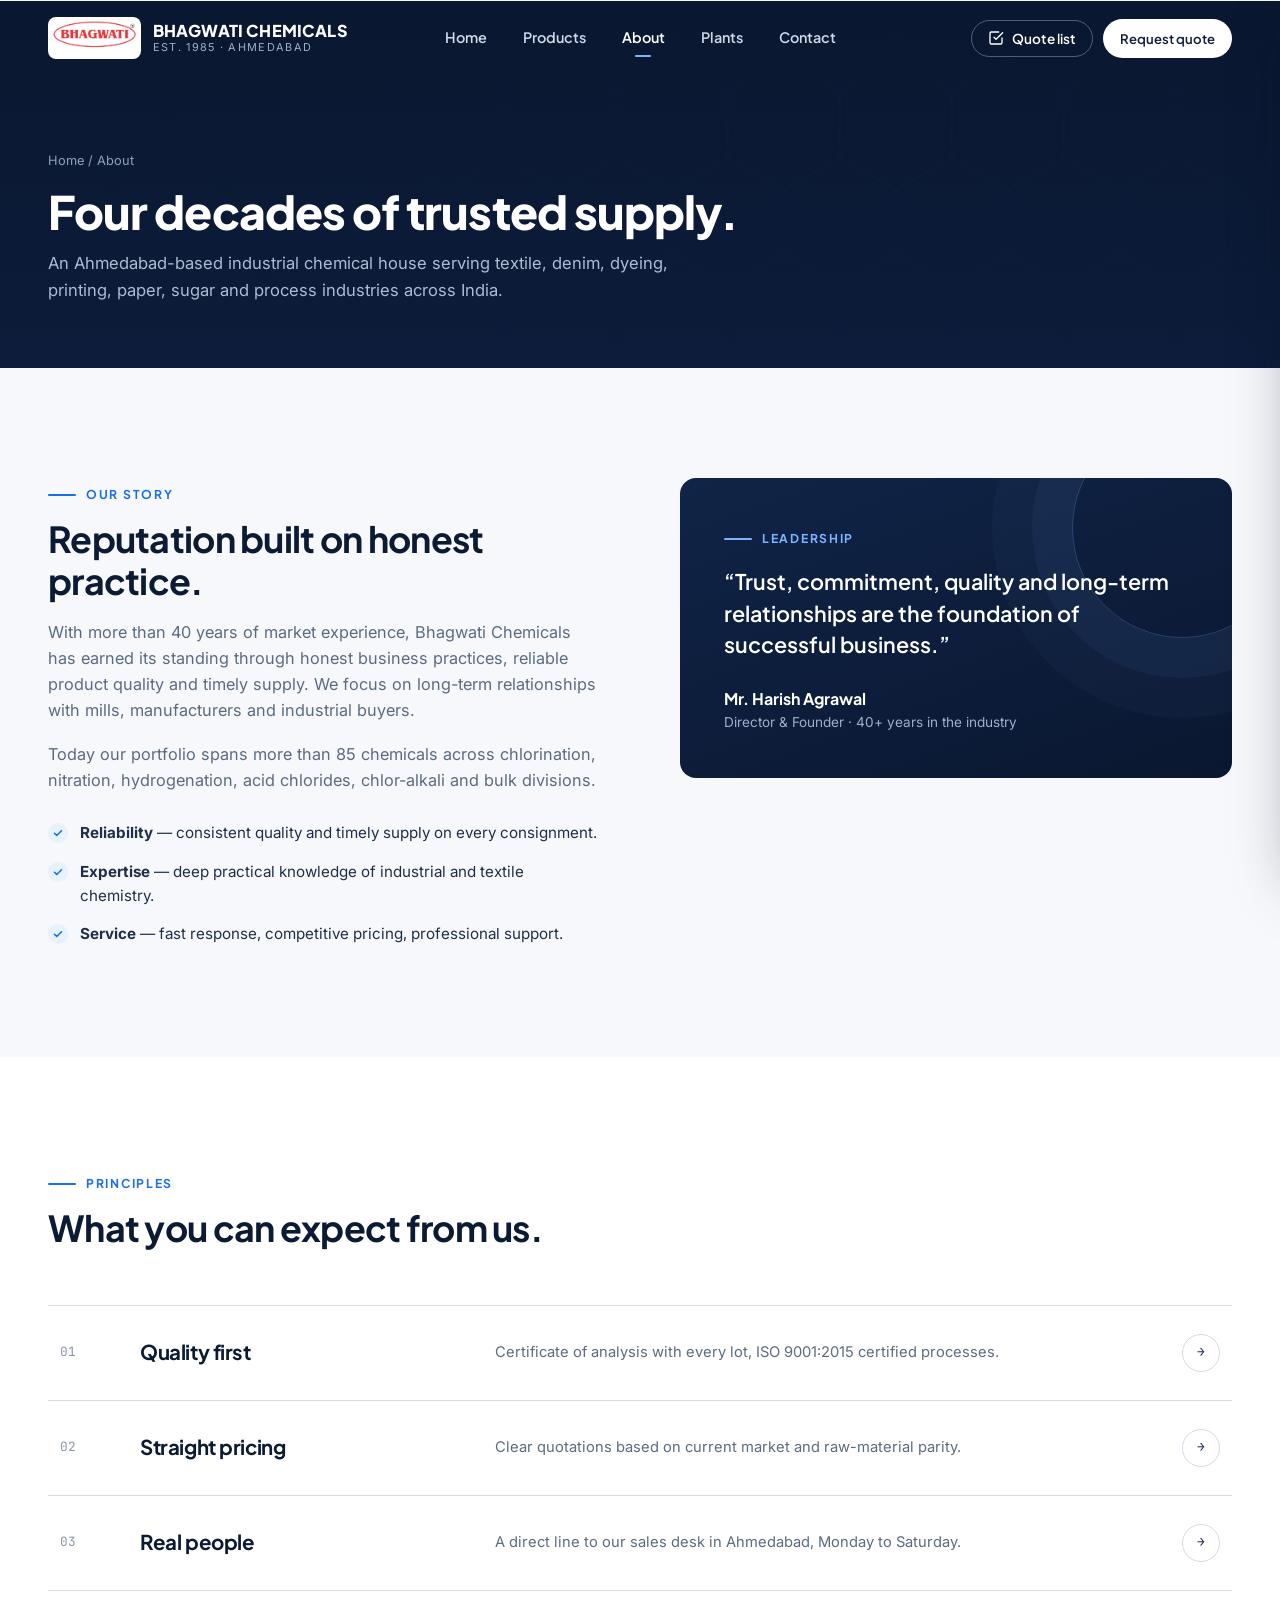
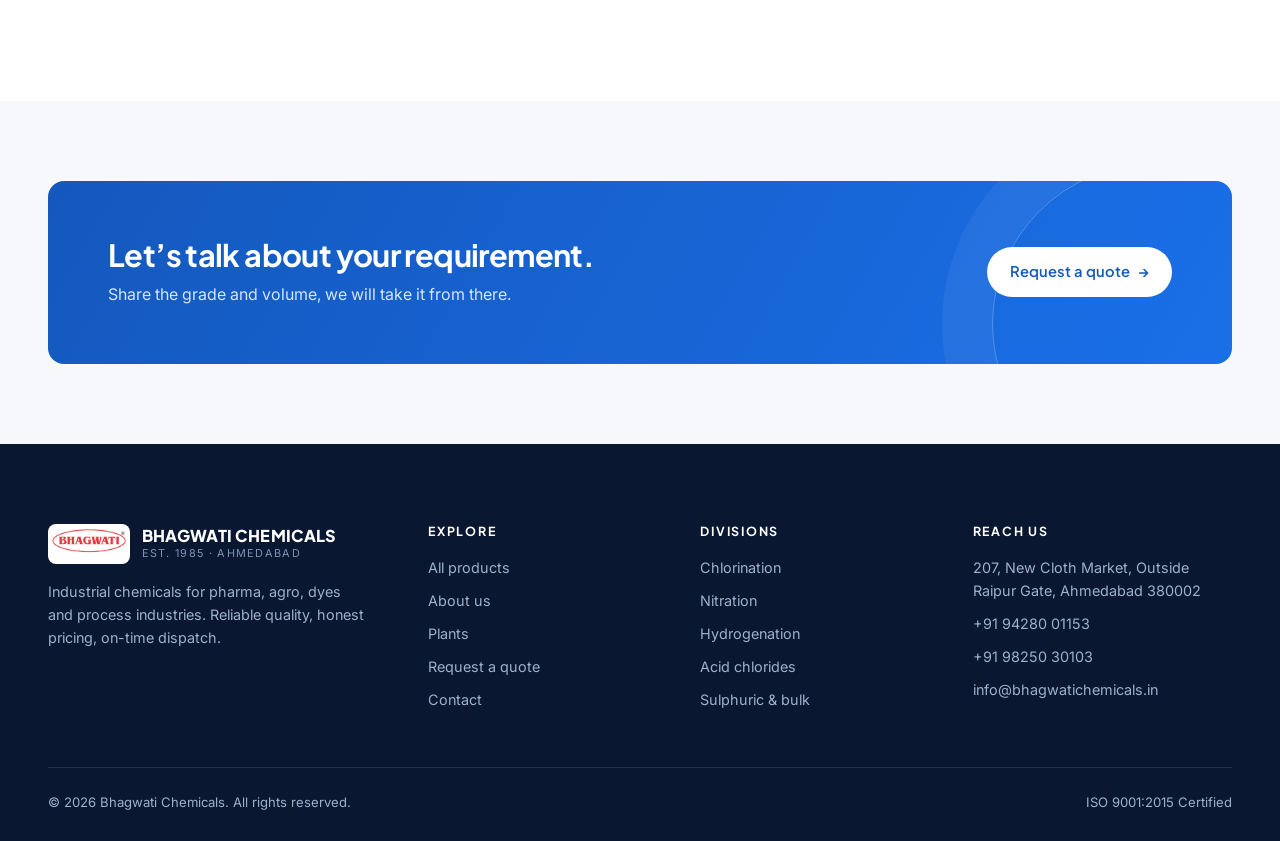
==== commit 4e7f422c: "UI Overhaul: Clean B2B design, interactive product comparison, accordion technical specs, scroll ani" ====
--- a/about.html
+++ b/about.html
@@ -3,401 +3,75 @@
 <head>
   <meta charset="UTF-8">
   <meta name="viewport" content="width=device-width, initial-scale=1.0">
-  <title>About Us | Bhagwati Chemicals - 40+ Years of Industrial Chemistry</title>
-  <meta name="description" content="Learn about Bhagwati Chemicals (Ahmedabad, Est. 1985). Four decades of industrial chemical manufacturing, reliable product quality, and high-capacity continuous production facilities in Gujarat.">
-  
+  <title>About | Bhagwati Chemicals</title>
+  <meta name="description" content="Bhagwati Chemicals, Ahmedabad: over 40 years of reliable industrial chemical supply, led by founder Mr. Harish Agrawal.">
   <link rel="preconnect" href="https://fonts.googleapis.com">
   <link rel="preconnect" href="https://fonts.gstatic.com" crossorigin>
-  <link href="https://fonts.googleapis.com/css2?family=Inter:wght@400;500;600;700&family=JetBrains+Mono:wght@400;500;600;700&family=Plus+Jakarta+Sans:wght@500;600;700;800&display=swap" rel="stylesheet">
-  
+  <link href="https://fonts.googleapis.com/css2?family=Inter:wght@400;500;600&family=JetBrains+Mono:wght@400;500;600&family=Plus+Jakarta+Sans:wght@500;600;700;800&display=swap" rel="stylesheet">
   <link rel="stylesheet" href="assets/css/style.css">
 </head>
-<body>
+<body data-page="about">
+  <div class="progress"></div>
+  <div id="site-header"></div>
 
-  <!-- Top Corporate Status Bar -->
-  <div class="top-alliance-bar">
-    <div class="container">
-      <div class="alliance-pill">
-        <span class="badge">ESTABLISHED 1985</span>
-        <span>Bhagwati Chemicals &bull; Industrial Chemical Manufacturer &amp; Global Supplier</span>
+  <main>
+    <section class="phead">
+      <div class="hero-lattice"></div>
+      <div class="wrap">
+        <div class="crumbs"><a href="index.html">Home</a> / About</div>
+        <h1 data-reveal>Four decades of trusted supply.</h1>
+        <p data-reveal style="--d:.08s">An Ahmedabad-based industrial chemical house serving textile, denim, dyeing, printing, paper, sugar and process industries across India.</p>
       </div>
-      <div class="top-quick-contacts">
-        <a href="tel:+919428001153">+91 9428001153</a>
-        <a href="mailto:info@bhagwatichemicals.in">info@bhagwatichemicals.in</a>
-        <span style="color: rgba(255,255,255,0.2);">|</span>
-        <span style="font-size: 0.76rem; color: #94a3b8;">ISO 9001:2015 Certified</span>
-      </div>
-    </div>
-  </div>
+    </section>
 
-  <!-- Main Corporate Header -->
-  <header class="site-header">
-    <div class="container">
-      <div class="brand-alliance">
-        <a href="index.html" class="brand-primary" title="Bhagwati Chemicals Homepage">
-          <img src="assets/images/bhagwati_logo.webp" alt="Bhagwati Chemicals Logo" class="brand-logo-img">
-          <div class="brand-text-block">
-            <span class="brand-title">BHAGWATI CHEMICALS</span>
-            <span class="brand-subtitle">Industrial Chemicals &bull; Est. 1985</span>
-          </div>
-        </a>
-      </div>
-
-      <nav class="main-nav" id="mainNav">
-        <a href="index.html" class="nav-link">Home</a>
-        <a href="products.html" class="nav-link">Chemical Catalog (85+)</a>
-        <a href="about.html" class="nav-link active">About Us</a>
-        <a href="infrastructure.html" class="nav-link">Manufacturing Plants</a>
-        <a href="inquiry.html" class="nav-link">Request Quote (RFQ)</a>
-        <a href="contact.html" class="nav-link">Contact</a>
-      </nav>
-
-      <div class="header-cta-group">
-        <button type="button" class="btn-rfq-tray open-rfq-drawer-btn" title="View Selected Chemicals for Quotation">
-          <svg width="16" height="16" viewBox="0 0 24 24" fill="none" stroke="currentColor" stroke-width="2"><path d="M14 2H6a2 2 0 0 0-2 2v16a2 2 0 0 0 2 2h12a2 2 0 0 0 2-2V8z"></path><polyline points="14 2 14 8 20 8"></polyline><line x1="16" y1="13" x2="8" y2="13"></line><line x1="16" y1="17" x2="8" y2="17"></line><polyline points="10 9 9 9 8 9"></polyline></svg>
-          <span>RFQ Tray</span>
-          <span class="badge-count rfq-count-badge" style="display: none;">0</span>
-        </button>
-
-        <a href="inquiry.html" class="btn-primary">
-          Request Spot Quote
-        </a>
-
-        <button class="mobile-nav-toggle" id="mobileNavToggle" aria-label="Toggle navigation">
-          <svg width="24" height="24" viewBox="0 0 24 24" fill="none" stroke="currentColor" stroke-width="2"><line x1="3" y1="12" x2="21" y2="12"></line><line x1="3" y1="6" x2="21" y2="6"></line><line x1="3" y1="18" x2="21" y2="18"></line></svg>
-        </button>
-      </div>
-    </div>
-  </header>
-
-  <!-- About Hero -->
-  <section style="background-color: var(--navy-950); color: #ffffff; padding: 4rem 0 3.5rem; border-bottom: 1px solid rgba(255,255,255,0.08);">
-    <div class="container">
-      <span style="font-size: 0.78rem; text-transform: uppercase; color: #38bdf8; font-weight: 700; letter-spacing: 0.08em; display: inline-block; margin-bottom: 0.5rem;">
-        Four Decades of Industrial Excellence
-      </span>
-      <h1 style="color: #ffffff; font-size: clamp(2rem, 3.2vw, 2.75rem); max-width: 800px; margin-bottom: 1rem;">
-        Precision Chemical Manufacturing &amp; Reliable Supply Networks.
-      </h1>
-      <p style="color: var(--steel-300); font-size: 1.05rem; max-width: 720px; line-height: 1.65;">
-        Combining Bhagwati Chemicals’ 40-year market reputation in Ahmedabad with world-scale continuous chemical manufacturing complexes across Gujarat.
-      </p>
-    </div>
-  </section>
-
-  <!-- Detailed Enterprise Narrative -->
-  <section class="section-py" style="background-color: #ffffff;">
-    <div class="container">
-      <div style="display: grid; grid-template-columns: 1.15fr 0.85fr; gap: 3.5rem; align-items: flex-start;">
-        <div>
-          <span class="section-pretitle">Our Enterprise Heritage</span>
-          <h2 class="section-title">Reliability, Pure Chemistry &amp; Direct Supply</h2>
-          <p style="font-size: 0.98rem; color: var(--steel-700); line-height: 1.7; margin-bottom: 1.25rem;">
-            With more than 40 years of market experience, <strong>Bhagwati Chemicals</strong> has established an unshakeable reputation for honest business practices, consistent batch quality, and timely nationwide and international dispatch.
-          </p>
-          <p style="font-size: 0.98rem; color: var(--steel-700); line-height: 1.7; margin-bottom: 1.25rem;">
-            Our manufacturing operations encompass continuous reaction chlorination, adiabatic nitration, catalytic hydrogenation, and bulk sulphuric acid production complexes situated in Gujarat's premier chemical corridors (Gandhidham, Jhagadia, and Dahej).
-          </p>
-          <p style="font-size: 0.98rem; color: var(--steel-700); line-height: 1.7; margin-bottom: 1.5rem;">
-            Whether catering to spot requirements or multi-year enterprise contracts, our Ahmedabad commercial headquarters works in lockstep with our production plants to ensure strict analytical compliance and transparent pricing.
-          </p>
-
-          <div style="background: var(--steel-50); border: 1px solid var(--steel-200); border-radius: var(--radius-lg); padding: 1.5rem; margin-bottom: 1.5rem;">
-            <h4 style="font-size: 1.05rem; color: var(--navy-900); margin-bottom: 0.75rem;">Key Operational Strengths:</h4>
-            <ul style="list-style: none; display: flex; flex-direction: column; gap: 0.65rem; font-size: 0.88rem; color: var(--steel-700);">
-              <li style="display: flex; gap: 0.5rem; align-items: flex-start;">
-                <span style="color: #047857; font-weight: 700;">&check;</span>
-                <span><strong>Direct Plant Allocation:</strong> Immediate batch scheduling from high-capacity continuous production units.</span>
-              </li>
-              <li style="display: flex; gap: 0.5rem; align-items: flex-start;">
-                <span style="color: #047857; font-weight: 700;">&check;</span>
-                <span><strong>Transparent Spot &amp; Formula Pricing:</strong> Real-time pricing linked directly to raw material feedstock indices.</span>
-              </li>
-              <li style="display: flex; gap: 0.5rem; align-items: flex-start;">
-                <span style="color: #047857; font-weight: 700;">&check;</span>
-                <span><strong>Dedicated Multi-Hub Fleet:</strong> Captive fleet of insulated stainless steel and mild steel tankers for hazardous bulk transit.</span>
-              </li>
-              <li style="display: flex; gap: 0.5rem; align-items: flex-start;">
-                <span style="color: #047857; font-weight: 700;">&check;</span>
-                <span><strong>100% Quality Assay Assurance:</strong> Full Certificate of Analysis (COA) with GLC chromatography report attached to every consignment.</span>
-              </li>
-            </ul>
-          </div>
+    <section class="sec">
+      <div class="wrap split" style="align-items:start">
+        <div data-reveal="left">
+          <span class="eyebrow" style="color:var(--accent)">Our story</span>
+          <h2 style="margin-top:14px">Reputation built on honest practice.</h2>
+          <p>With more than 40 years of market experience, Bhagwati Chemicals has earned its standing through honest business practices, reliable product quality and timely supply. We focus on long-term relationships with mills, manufacturers and industrial buyers.</p>
+          <p>Today our portfolio spans more than 85 chemicals across chlorination, nitration, hydrogenation, acid chlorides, chlor-alkali and bulk divisions.</p>
+          <ul class="ticks">
+            <li><span><b>Reliability</b> — consistent quality and timely supply on every consignment.</span></li>
+            <li><span><b>Expertise</b> — deep practical knowledge of industrial and textile chemistry.</span></li>
+            <li><span><b>Service</b> — fast response, competitive pricing, professional support.</span></li>
+          </ul>
         </div>
-
-        <!-- Founder Profile Card -->
-        <div>
-          <div style="background: var(--navy-900); color: #ffffff; border-radius: var(--radius-xl); padding: 2.25rem; box-shadow: var(--shadow-lg); position: sticky; top: 100px;">
-            <div style="font-size: 0.74rem; text-transform: uppercase; color: #38bdf8; font-weight: 700; letter-spacing: 0.08em; margin-bottom: 0.5rem;">
-              VISIONARY LEADERSHIP
-            </div>
-            <h3 style="color: #ffffff; font-size: 1.65rem; margin-bottom: 0.5rem;">Mr. Harish Agrawal</h3>
-            <div style="font-size: 0.85rem; color: var(--steel-400); font-family: var(--font-mono); margin-bottom: 1.25rem;">
-              Founder &amp; Director &bull; Bhagwati Chemicals
-            </div>
-
-            <p style="font-size: 0.92rem; color: var(--steel-300); line-height: 1.65; margin-bottom: 1.5rem;">
-              With more than 40 years of practical mastery in the chemical, textile, denim, and process manufacturing sectors, Mr. Harish Agrawal has guided Bhagwati Chemicals into a trusted multi-category chemical manufacturing and distribution powerhouse.
-            </p>
-
-            <div style="border-top: 1px solid rgba(255,255,255,0.12); padding-top: 1.25rem; margin-bottom: 1.5rem;">
-              <div style="font-size: 0.78rem; text-transform: uppercase; color: var(--steel-400); font-weight: 600; margin-bottom: 0.4rem;">
-                Operating Philosophy:
-              </div>
-              <blockquote style="font-size: 0.95rem; color: #ffffff; font-style: italic; border-left: 2px solid #38bdf8; padding-left: 0.75rem;">
-                "Trust, commitment, verified quality, and long-term customer relationships are the foundation of successful business."
-              </blockquote>
-            </div>
-
-            <div style="display: flex; flex-direction: column; gap: 0.75rem;">
-              <a href="inquiry.html" class="btn-primary" style="background-color: #0284c7; border-color: #0284c7; width: 100%;">
-                Request Sourcing Consultation &rarr;
-              </a>
-              <a href="tel:+919428001153" class="btn-secondary" style="background: transparent; color: #fff; border-color: rgba(255,255,255,0.2); width: 100%;">
-                Call Sales Desk (+91 9428001153)
-              </a>
-            </div>
-          </div>
+        <div class="panel-dark" data-reveal="right">
+          <span class="eyebrow" style="margin-bottom:18px">Leadership</span>
+          <blockquote>“Trust, commitment, quality and long-term relationships are the foundation of successful business.”</blockquote>
+          <cite><b>Mr. Harish Agrawal</b>Director &amp; Founder · 40+ years in the industry</cite>
         </div>
       </div>
-    </div>
-  </section>
+    </section>
 
-  <!-- Production Facilities Grid -->
-  <section class="section-py" style="background-color: var(--steel-100);">
-    <div class="container">
-      <div class="section-header center">
-        <span class="section-pretitle">Manufacturing Complexes</span>
-        <h2 class="section-title">High-Capacity Facilities Across Gujarat</h2>
-        <p class="section-lead">
-          Our integrated production complexes are engineered for continuous chemical synthesis under strict ISO 9001:2015 and environmental protocols.
-        </p>
-      </div>
-
-      <div style="display: grid; grid-template-columns: repeat(auto-fit, minmax(280px, 1fr)); gap: 1.5rem;">
-        
-        <div style="background: #ffffff; border: 1px solid var(--steel-300); border-radius: var(--radius-lg); padding: 1.5rem;">
-          <div style="font-size: 1.5rem; font-weight: 800; color: var(--navy-900); margin-bottom: 0.25rem;">Gandhidham Complex</div>
-          <div style="font-size: 0.75rem; text-transform: uppercase; color: var(--accent-blue); font-weight: 700; margin-bottom: 0.75rem;">Kutch, Gujarat</div>
-          <p style="font-size: 0.85rem; color: var(--steel-600); line-height: 1.5;">
-            Massive chlorination and chlor-alkali complexes located in close proximity to Mundra and Kandla ports, facilitating seamless domestic transport and rapid ocean container exports.
-          </p>
+    <section class="sec sec-white">
+      <div class="wrap">
+        <div class="sec-head" data-reveal>
+          <span class="eyebrow">Principles</span>
+          <h2>What you can expect from us.</h2>
         </div>
-
-        <div style="background: #ffffff; border: 1px solid var(--steel-300); border-radius: var(--radius-lg); padding: 1.5rem;">
-          <div style="font-size: 1.5rem; font-weight: 800; color: var(--navy-900); margin-bottom: 0.25rem;">Jhagadia Complex</div>
-          <div style="font-size: 0.75rem; text-transform: uppercase; color: var(--accent-blue); font-weight: 700; margin-bottom: 0.75rem;">GIDC Jhagadia, Bharuch</div>
-          <p style="font-size: 0.85rem; color: var(--steel-600); line-height: 1.5;">
-            High-tech continuous nitration, hydrogenation, and catalytic reduction units producing Nitro Benzene, Chloronitrobenzenes, DCNB isomers, and aromatic amines.
-          </p>
-        </div>
-
-        <div style="background: #ffffff; border: 1px solid var(--steel-300); border-radius: var(--radius-lg); padding: 1.5rem;">
-          <div style="font-size: 1.5rem; font-weight: 800; color: var(--navy-900); margin-bottom: 0.25rem;">Dahej &amp; Panoli Units</div>
-          <div style="font-size: 0.75rem; text-transform: uppercase; color: var(--accent-blue); font-weight: 700; margin-bottom: 0.75rem;">PCPIR Belt, Gujarat</div>
-          <p style="font-size: 0.85rem; color: var(--steel-600); line-height: 1.5;">
-            Dedicated Acid Chlorides division, high-pressure ethoxylation reactors, bulk sulphuric acid and oleum distillation plants with captive power generation.
-          </p>
-        </div>
-
-        <div style="background: #ffffff; border: 1px solid var(--steel-300); border-radius: var(--radius-lg); padding: 1.5rem;">
-          <div style="font-size: 1.5rem; font-weight: 800; color: var(--navy-900); margin-bottom: 0.25rem;">Ahmedabad Central Hub</div>
-          <div style="font-size: 0.75rem; text-transform: uppercase; color: var(--heritage-gold); font-weight: 700; margin-bottom: 0.75rem;">Commercial Headquarters</div>
-          <p style="font-size: 0.85rem; color: var(--steel-600); line-height: 1.5;">
-            Bhagwati Chemicals corporate commercial office managing buyer procurement contracts, spot RFQ allocations, customer service, and technical documentation.
-          </p>
-        </div>
-
-      </div>
-    </div>
-  </section>
-
-  <!-- Technical Spec Sheet Modal Backdrop -->
-  <div class="modal-backdrop" id="productDossierModal">
-    <div class="dossier-modal-window">
-      <div class="modal-header-bar">
-        <div>
-          <h2 id="modalChemTitle">Chemical Technical Dossier</h2>
-          <div class="meta-line" id="modalChemMeta">CAS: Loading...</div>
-        </div>
-        <button class="modal-close-btn" id="closeModalBtn" aria-label="Close modal">&times;</button>
-      </div>
-
-      <div class="modal-body-scroll" id="modalChemBody"></div>
-
-      <div class="modal-footer-bar">
-        <div style="font-size: 0.82rem; color: var(--steel-600);">Need spot pricing or container logistics?</div>
-        <div style="display: flex; gap: 0.75rem;">
-          <button type="button" class="btn-secondary" id="modalWhatsAppBtn">Instant WhatsApp Quote</button>
-          <button type="button" class="btn-primary" id="modalRfqActionBtn">Add to RFQ Tray +</button>
+        <div class="index">
+          <a href="products.html" data-reveal style="grid-template-columns:56px 1fr 2fr auto"><span class="n">01</span><h3>Quality first</h3><p>Certificate of analysis with every lot, ISO 9001:2015 certified processes.</p><span class="c"><i>→</i></span></a>
+          <a href="inquiry.html" data-reveal style="grid-template-columns:56px 1fr 2fr auto"><span class="n">02</span><h3>Straight pricing</h3><p>Clear quotations based on current market and raw-material parity.</p><span class="c"><i>→</i></span></a>
+          <a href="contact.html" data-reveal style="grid-template-columns:56px 1fr 2fr auto"><span class="n">03</span><h3>Real people</h3><p>A direct line to our sales desk in Ahmedabad, Monday to Saturday.</p><span class="c"><i>→</i></span></a>
         </div>
       </div>
-    </div>
-  </div>
+    </section>
 
-  <!-- RFQ Drawer System -->
-  <div id="rfqDrawerBackdrop" style="display: none; position: fixed; inset: 0; background: rgba(0,0,0,0.5); z-index: 1040;"></div>
-  
-  <div class="rfq-drawer" id="rfqDrawer">
-    <div class="drawer-header">
-      <div>
-        <h3>Commercial Procurement Tray</h3>
-        <div style="font-size: 0.75rem; color: var(--steel-300);">Direct Plant Dispatch</div>
-      </div>
-      <button type="button" id="closeRfqDrawerBtn" style="background: none; border: none; color: #fff; font-size: 1.5rem; cursor: pointer;">&times;</button>
-    </div>
-
-    <div class="drawer-body">
-      <div style="margin-bottom: 1.25rem;">
-        <label style="font-size: 0.78rem; text-transform: uppercase; font-weight: 700; color: var(--steel-600); display: block; margin-bottom: 0.5rem;">
-          Selected Products for Quote:
-        </label>
-        <div id="rfqSelectedItemsContainer"></div>
-      </div>
-
-      <form id="rfqDrawerForm">
-        <div class="rfq-form-group">
-          <label for="rfqName">Contact Person Name *</label>
-          <input type="text" id="rfqName" class="rfq-form-control" placeholder="e.g. Rajesh Shah" required>
-        </div>
-        <div class="rfq-form-group">
-          <label for="rfqCompany">Company / Enterprise Name *</label>
-          <input type="text" id="rfqCompany" class="rfq-form-control" placeholder="e.g. Apex Pharma Ltd" required>
-        </div>
-        <div style="display: grid; grid-template-columns: 1fr 1fr; gap: 0.75rem;">
-          <div class="rfq-form-group">
-            <label for="rfqPhone">Phone / WhatsApp *</label>
-            <input type="tel" id="rfqPhone" class="rfq-form-control" placeholder="+91 9876543210" required>
-          </div>
-          <div class="rfq-form-group">
-            <label for="rfqEmail">Official Email *</label>
-            <input type="email" id="rfqEmail" class="rfq-form-control" placeholder="procurement@company.com" required>
-          </div>
-        </div>
-        <div style="display: grid; grid-template-columns: 1fr 1fr; gap: 0.75rem;">
-          <div class="rfq-form-group">
-            <label for="rfqQuantity">Required Quantity (MT / Kg) *</label>
-            <input type="text" id="rfqQuantity" class="rfq-form-control" placeholder="e.g. 15 MT / Tanker" required>
-          </div>
-          <div class="rfq-form-group">
-            <label for="rfqPackaging">Packaging Specification</label>
-            <select id="rfqPackaging" class="rfq-form-control">
-              <option value="Road Tanker Load">Dedicated Road Tanker</option>
-              <option value="ISO Tank Container">ISO Tank Container</option>
-              <option value="250 Kg GI / MS Drums">250 Kg GI / MS Drums</option>
-              <option value="HDPE Carboys / Drums">HDPE Carboys / Drums</option>
-              <option value="1000 Kg Jumbo Bags">1000 Kg Jumbo Bags</option>
-            </select>
-          </div>
-        </div>
-        <div class="rfq-form-group">
-          <label for="rfqLocation">Delivery Destination / Port *</label>
-          <input type="text" id="rfqLocation" class="rfq-form-control" placeholder="e.g. Ankleshwar, Dahej, Vapi" required>
-        </div>
-        <div class="rfq-form-group">
-          <label for="rfqNotes">Grade / Technical Specifications</label>
-          <textarea id="rfqNotes" class="rfq-form-control" rows="2" placeholder="Specify purity % or delivery timelines..."></textarea>
-        </div>
-        <div class="rfq-channel-toggle">
-          <span class="channel-label">Select Inquiry Processing Channel:</span>
-          <div style="display: flex; gap: 1rem; font-size: 0.82rem;">
-            <label style="display: flex; align-items: center; gap: 0.35rem; cursor: pointer;">
-              <input type="radio" name="rfqChannel" value="whatsapp" checked>
-              <strong>Direct WhatsApp Desk</strong>
-            </label>
-            <label style="display: flex; align-items: center; gap: 0.35rem; cursor: pointer;">
-              <input type="radio" name="rfqChannel" value="email">
-              <strong>Official Commercial Email</strong>
-            </label>
-          </div>
-        </div>
-        <button type="submit" class="btn-primary" style="width: 100%; padding: 0.75rem; font-size: 0.95rem;">
-          Dispatch RFQ to Commercial Desk &rarr;
-        </button>
-      </form>
-    </div>
-  </div>
-
-  <!-- Corporate Footer -->
-  <footer class="site-footer">
-    <div class="container">
-      <div class="footer-grid">
-        <div class="footer-brand">
-          <h4>BHAGWATI CHEMICALS</h4>
-          <p class="footer-desc">
-            Trusted industrial chemical manufacturer and distributor established in 1985. Delivering consistent quality across bulk, fine, and specialty chemical portfolios.
-          </p>
-          <div style="font-size: 0.78rem; color: #94a3b8; font-family: var(--font-mono);">
-            CERTIFICATIONS: ISO 9001:2015 &bull; GST COMPLIANT
-          </div>
-        </div>
-
-        <div class="footer-col">
-          <h5>Product Divisions</h5>
-          <ul class="footer-links">
-            <li><a href="products.html?category=Chlorination+Process">Chlorination Process</a></li>
-            <li><a href="products.html?category=Nitration+Process">Nitration Process</a></li>
-            <li><a href="products.html?category=Hydrogenation+Process">Hydrogenation Process</a></li>
-            <li><a href="products.html?category=Acid+Chlorides">Acid Chlorides</a></li>
-            <li><a href="products.html?category=Chlor-Alkali+%26+Electrolysis">Chlor-Alkali &amp; Caustic</a></li>
-            <li><a href="products.html?category=Sulphuric+%26+Bulk+Chemical+Division">Sulphuric &amp; Bulk Chemicals</a></li>
-          </ul>
-        </div>
-
-        <div class="footer-col">
-          <h5>Enterprise Links</h5>
-          <ul class="footer-links">
-            <li><a href="index.html">Home</a></li>
-            <li><a href="products.html">All 85+ Chemicals</a></li>
-            <li><a href="about.html">About Us</a></li>
-            <li><a href="infrastructure.html">Manufacturing Plants</a></li>
-            <li><a href="inquiry.html">Request Quote (RFQ)</a></li>
-            <li><a href="contact.html">Contact Us</a></li>
-          </ul>
-        </div>
-
-        <div class="footer-col">
-          <h5>Commercial Contacts</h5>
-          <div class="footer-contact-item">
-            <svg width="18" height="18" viewBox="0 0 24 24" fill="none" stroke="currentColor" stroke-width="2"><path d="M21 10c0 7-9 13-9 13s-9-6-9-13a9 9 0 0 1 18 0z"></path><circle cx="12" cy="10" r="3"></circle></svg>
-            <div>
-              <strong>Commercial Office:</strong><br>
-              207, New Cloth Market, Outside Raipur Gate, Raipur, Ahmedabad &bull; 380002, Gujarat, India.
-            </div>
-          </div>
-          <div class="footer-contact-item">
-            <svg width="18" height="18" viewBox="0 0 24 24" fill="none" stroke="currentColor" stroke-width="2"><path d="M22 16.92v3a2 2 0 0 1-2.18 2 19.79 19.79 0 0 1-8.63-3.07 19.5 19.5 0 0 1-6-6 19.79 19.79 0 0 1-3.07-8.67A2 2 0 0 1 4.11 2h3a2 2 0 0 1 2 1.72 12.84 12.84 0 0 0 .7 2.81 2 2 0 0 1-.45 2.11L8.09 9.91a16 16 0 0 0 6 6l1.27-1.27a2 2 0 0 1 2.11-.45 12.84 12.84 0 0 0 2.81.7A2 2 0 0 1 22 16.92z"></path></svg>
-            <div>
-              <strong>Sales Desks:</strong><br>
-              +91 9428001153<br>
-              +91 9825030103
-            </div>
-          </div>
-          <div class="footer-contact-item">
-            <svg width="18" height="18" viewBox="0 0 24 24" fill="none" stroke="currentColor" stroke-width="2"><path d="M4 4h16c1.1 0 2 .9 2 2v12c0 1.1-.9 2-2 2H4c-1.1 0-2-.9-2-2V6c0-1.1.9-2 2-2z"></path><polyline points="22,6 12,13 2,6"></polyline></svg>
-            <div>
-              <strong>Official Inquiries:</strong><br>
-              info@bhagwatichemicals.in
-            </div>
-          </div>
+    <section class="sec-tight">
+      <div class="wrap">
+        <div class="band" data-reveal="zoom">
+          <div><h2>Let’s talk about your requirement.</h2><p>Share the grade and volume, we will take it from there.</p></div>
+          <a href="inquiry.html" class="btn">Request a quote <span class="arr">→</span></a>
         </div>
       </div>
+    </section>
+  </main>
 
-      <div class="footer-bottom">
-        <div>
-          &copy; 2026 Bhagwati Chemicals. All rights reserved. ISO 9001:2015 Certified.
-        </div>
-        <div style="display: flex; gap: 1.5rem;">
-          <a href="inquiry.html">Terms of Procurement</a>
-          <a href="inquiry.html">ISO Quality Policy</a>
-          <a href="contact.html">Plant Safety</a>
-        </div>
-      </div>
-    </div>
-  </footer>
-
-  <!-- Scripts -->
+  <div id="site-footer"></div>
   <script src="assets/js/products-data.js"></script>
+  <script src="assets/js/layout.js"></script>
   <script src="assets/js/main.js"></script>
 </body>
 </html>
--- a/assets/css/style.css
+++ b/assets/css/style.css
@@ -1,1603 +1,610 @@
 /* ==========================================================================
-   BHAGWATI CHEMICALS INDUSTRIAL ENTERPRISE
-   B2B Chemical Procurement Portal & Master Technical Ledger
-   Professional Industrial Theme | High-Authority Corporate Aesthetic
+   BHAGWATI CHEMICALS — Design system
+   Modern, restrained B2B. Navy + single blue accent. Light surfaces.
    ========================================================================== */
 
 :root {
-  /* Color Palette - Maritime Navy & Precision Industrial Steel */
-  --navy-950: #070d18;
-  --navy-900: #0b1528;
-  --navy-850: #0f1d36;
-  --navy-800: #142646;
-  --navy-700: #1e3a6c;
-  
-  --steel-900: #0f172a;
-  --steel-800: #1e293b;
-  --steel-700: #334155;
-  --steel-600: #475569;
-  --steel-500: #64748b;
-  --steel-400: #94a3b8;
-  --steel-300: #cbd5e1;
-  --steel-200: #e2e8f0;
-  --steel-100: #f1f5f9;
-  --steel-50:  #f8fafc;
-  
-  /* Brand Accents */
-  --accent-blue: #0284c7;
-  --accent-blue-hover: #0369a1;
-  --accent-blue-subtle: #e0f2fe;
-  --accent-cobalt: #1d4ed8;
-  --accent-cobalt-dark: #1e40af;
-  
-  --heritage-gold: #b45309;
-  --heritage-gold-bg: #fef3c7;
-  --heritage-amber: #d97706;
-  
-  --success-green: #047857;
-  --success-bg: #d1fae5;
-  
-  /* Layout & Geometry */
-  --font-heading: 'Plus Jakarta Sans', -apple-system, BlinkMacSystemFont, "Segoe UI", Roboto, sans-serif;
-  --font-body: 'Inter', -apple-system, BlinkMacSystemFont, "Segoe UI", Roboto, sans-serif;
-  --font-mono: 'JetBrains Mono', 'Roboto Mono', 'SFMono-Regular', Consolas, monospace;
-  
-  --container-max: 1320px;
-  --radius-sm: 4px;
-  --radius-md: 6px;
-  --radius-lg: 8px;
-  --radius-xl: 12px;
-  
-  --shadow-sm: 0 1px 2px 0 rgba(15, 23, 42, 0.05);
-  --shadow-md: 0 4px 6px -1px rgba(15, 23, 42, 0.07), 0 2px 4px -2px rgba(15, 23, 42, 0.05);
-  --shadow-lg: 0 10px 15px -3px rgba(15, 23, 42, 0.08), 0 4px 6px -4px rgba(15, 23, 42, 0.04);
-  --shadow-subtle: 0 0 0 1px rgba(15, 23, 42, 0.06);
-}
-
-/* Reset & Base Styles */
-*, *::before, *::after {
-  box-sizing: border-box;
-  margin: 0;
-  padding: 0;
-}
-
-html {
+  --ink: #0b1b33;
+  --ink-2: #1f2f4a;
+  --muted: #5b6b82;
+  --soft: #8a97aa;
+  --line: #e3e8ef;
+  --line-2: #d3dbe6;
+  --bg: #f6f8fb;
+  --white: #ffffff;
+  --navy: #0a1730;
+  --navy-2: #102447;
+  --accent: #1a6fe8;
+  --accent-d: #1458bd;
+  --accent-soft: #e8f1fe;
+  --gold: #c8892b;
+  --ok: #0f8a5f;
+
+  --f-head: 'Plus Jakarta Sans', system-ui, -apple-system, 'Segoe UI', sans-serif;
+  --f-body: 'Inter', system-ui, -apple-system, 'Segoe UI', sans-serif;
+  --f-mono: 'JetBrains Mono', ui-monospace, Consolas, monospace;
+
+  --wrap: 1240px;
+  --r: 10px;
+  --r-lg: 16px;
+  --ease: cubic-bezier(.22, .8, .3, 1);
+  --shadow: 0 1px 2px rgba(11,27,51,.04), 0 8px 24px -12px rgba(11,27,51,.14);
+  --shadow-lg: 0 24px 60px -20px rgba(11,27,51,.28);
+}
+
+*, *::before, *::after { box-sizing: border-box; margin: 0; padding: 0; }
+html { scroll-behavior: smooth; }
+body {
+  font-family: var(--f-body);
+  color: var(--ink-2);
+  background: var(--bg);
+  line-height: 1.6;
   font-size: 16px;
-  scroll-behavior: smooth;
-}
-
-body {
-  font-family: var(--font-body);
-  color: var(--steel-800);
-  background-color: var(--steel-50);
-  line-height: 1.6;
   -webkit-font-smoothing: antialiased;
-  -moz-osx-font-smoothing: grayscale;
-}
-
-img {
-  max-width: 100%;
-  height: auto;
-  display: block;
-}
-
-a {
-  color: var(--accent-blue);
-  text-decoration: none;
-  transition: color 0.15s ease, border-color 0.15s ease;
-}
-
-a:hover {
-  color: var(--accent-blue-hover);
-}
-
-/* Typography Standards */
-h1, h2, h3, h4, h5, h6 {
-  font-family: var(--font-heading);
-  color: var(--steel-900);
-  font-weight: 700;
-  line-height: 1.25;
-  letter-spacing: -0.02em;
-}
-
-h1 { font-size: clamp(2rem, 3.5vw, 3rem); font-weight: 800; }
-h2 { font-size: clamp(1.6rem, 2.5vw, 2.25rem); font-weight: 700; }
-h3 { font-size: clamp(1.25rem, 1.8vw, 1.5rem); font-weight: 600; }
-h4 { font-size: 1.15rem; font-weight: 600; }
-
-.font-mono {
-  font-family: var(--font-mono);
-  letter-spacing: -0.03em;
-}
-
-/* Utility Layout */
-.container {
-  width: 100%;
-  max-width: var(--container-max);
-  margin-left: auto;
-  margin-right: auto;
-  padding-left: 1.5rem;
-  padding-right: 1.5rem;
-}
-
-/* TOP STATUS & ALLIANCE BAR */
-.top-alliance-bar {
-  background-color: var(--navy-950);
-  color: var(--steel-400);
-  font-size: 0.82rem;
-  border-bottom: 1px solid rgba(255, 255, 255, 0.08);
-  padding: 0.5rem 0;
-}
-
-.top-alliance-bar .container {
-  display: flex;
-  align-items: center;
-  justify-content: space-between;
-  flex-wrap: wrap;
-  gap: 0.75rem;
-}
-
-.alliance-pill {
-  display: inline-flex;
-  align-items: center;
-  gap: 0.5rem;
-  color: #fff;
-  font-weight: 500;
-}
-
-.alliance-pill span.badge {
-  background: rgba(2, 132, 199, 0.25);
-  color: #38bdf8;
-  border: 1px solid rgba(56, 189, 248, 0.4);
-  font-size: 0.7rem;
-  font-weight: 700;
-  padding: 0.15rem 0.45rem;
-  border-radius: var(--radius-sm);
-  text-transform: uppercase;
-  letter-spacing: 0.05em;
-}
-
-.top-quick-contacts {
-  display: flex;
-  align-items: center;
-  gap: 1.25rem;
-}
-
-.top-quick-contacts a {
-  color: var(--steel-300);
-  display: inline-flex;
-  align-items: center;
-  gap: 0.35rem;
-  font-size: 0.8rem;
-}
-
-.top-quick-contacts a:hover {
-  color: #fff;
-}
-
-/* HEADER & NAVIGATION */
-.site-header {
-  background-color: #ffffff;
-  border-bottom: 1px solid var(--steel-200);
-  position: sticky;
-  top: 0;
-  z-index: 100;
-  box-shadow: var(--shadow-sm);
-}
-
-.site-header .container {
-  display: flex;
-  align-items: center;
-  justify-content: space-between;
-  height: 80px;
-}
-
-/* Dual Brand Identity */
-.brand-alliance {
-  display: flex;
-  align-items: center;
-  gap: 1.25rem;
-}
-
-.brand-primary {
-  display: flex;
-  align-items: center;
-  gap: 0.75rem;
-  text-decoration: none;
-}
-
-.brand-logo-img {
-  height: 48px;
-  width: auto;
-  object-fit: contain;
-}
-
-.brand-text-block {
-  display: flex;
-  flex-direction: column;
-}
-
-.brand-title {
-  font-family: var(--font-heading);
-  font-size: 1.25rem;
-  font-weight: 800;
-  color: var(--navy-900);
-  line-height: 1.1;
-  letter-spacing: -0.02em;
-}
-
-.brand-subtitle {
-  font-size: 0.72rem;
-  color: var(--steel-500);
-  text-transform: uppercase;
-  letter-spacing: 0.06em;
-  font-weight: 600;
-}
-
-.brand-divider {
-  width: 1px;
-  height: 38px;
-  background-color: var(--steel-200);
-}
-
-.brand-secondary {
-  display: flex;
-  align-items: center;
-  gap: 0.6rem;
-  text-decoration: none;
-}
-
-.brand-kcil-img {
-  height: 34px;
-  width: auto;
-  object-fit: contain;
-}
-
-.brand-kcil-text {
-  display: flex;
-  flex-direction: column;
-}
-
-.brand-kcil-label {
-  font-size: 0.65rem;
-  color: var(--steel-500);
-  text-transform: uppercase;
-  font-weight: 600;
-  letter-spacing: 0.04em;
-}
-
-.brand-kcil-name {
-  font-family: var(--font-heading);
-  font-size: 0.95rem;
-  font-weight: 700;
-  color: var(--navy-800);
-  line-height: 1.1;
-}
-
-/* Navigation Links */
-.main-nav {
-  display: flex;
-  align-items: center;
-  gap: 1.75rem;
-}
-
-.nav-link {
-  font-family: var(--font-heading);
-  font-size: 0.92rem;
-  font-weight: 600;
-  color: var(--steel-700);
-  padding: 0.5rem 0.2rem;
+}
+img { max-width: 100%; display: block; }
+a { color: inherit; text-decoration: none; }
+button { font-family: inherit; cursor: pointer; }
+h1, h2, h3, h4 { font-family: var(--f-head); color: var(--ink); line-height: 1.15; letter-spacing: -0.02em; }
+h1 { font-size: clamp(2.3rem, 4.6vw, 3.9rem); font-weight: 800; }
+h2 { font-size: clamp(1.7rem, 2.8vw, 2.5rem); font-weight: 700; }
+h3 { font-size: 1.2rem; font-weight: 700; }
+.mono { font-family: var(--f-mono); }
+.wrap { width: 100%; max-width: var(--wrap); margin: 0 auto; padding: 0 28px; }
+:focus-visible { outline: 2px solid var(--accent); outline-offset: 2px; border-radius: 4px; }
+
+/* ---------- Scroll progress ---------- */
+.progress {
+  position: fixed; top: 0; left: 0; height: 3px; width: 100%;
+  background: linear-gradient(90deg, var(--accent), #5aa2ff);
+  transform-origin: 0 50%; transform: scaleX(0); z-index: 300;
+}
+
+/* ---------- Buttons ---------- */
+.btn {
+  display: inline-flex; align-items: center; justify-content: center; gap: 8px;
+  font-family: var(--f-head); font-weight: 600; font-size: .92rem;
+  padding: 12px 22px; border-radius: 999px; border: 1px solid transparent;
+  transition: transform .25s var(--ease), background .2s, color .2s, border-color .2s, box-shadow .25s;
+  white-space: nowrap;
+}
+.btn:hover { transform: translateY(-2px); }
+.btn-primary { background: var(--accent); color: #fff; box-shadow: 0 8px 20px -8px rgba(26,111,232,.7); }
+.btn-primary:hover { background: var(--accent-d); }
+.btn-dark { background: var(--ink); color: #fff; }
+.btn-dark:hover { background: var(--navy-2); }
+.btn-ghost { background: transparent; color: var(--ink); border-color: var(--line-2); }
+.btn-ghost:hover { border-color: var(--ink); }
+.btn-light { background: rgba(255,255,255,.08); color: #fff; border-color: rgba(255,255,255,.25); }
+.btn-light:hover { background: rgba(255,255,255,.16); }
+.btn-wa { background: #14866f; color: #fff; }
+.btn-wa:hover { background: #0f6e5b; }
+.btn-sm { padding: 8px 16px; font-size: .82rem; }
+.btn .arr { transition: transform .25s var(--ease); }
+.btn:hover .arr { transform: translateX(4px); }
+
+/* ---------- Header ---------- */
+.nav {
+  position: sticky; top: 0; z-index: 200;
+  background: rgba(246,248,251,.0);
+  border-bottom: 1px solid transparent;
+  transition: background .3s, border-color .3s, box-shadow .3s, backdrop-filter .3s;
+}
+.nav.scrolled {
+  background: rgba(255,255,255,.86);
+  backdrop-filter: saturate(160%) blur(14px);
+  -webkit-backdrop-filter: saturate(160%) blur(14px);
+  border-color: var(--line);
+  box-shadow: 0 6px 24px -16px rgba(11,27,51,.2);
+}
+.nav-in {
+  display: grid; grid-template-columns: 1fr auto 1fr; align-items: center;
+  height: 76px; transition: height .3s var(--ease);
+}
+.nav.scrolled .nav-in { height: 64px; }
+.brand { display: flex; align-items: center; gap: 12px; justify-self: start; }
+.brand img { height: 42px; width: auto; transition: height .3s var(--ease); }
+.nav.scrolled .brand img { height: 36px; }
+.brand-t { display: flex; flex-direction: column; line-height: 1.1; }
+.brand-t b { font-family: var(--f-head); font-weight: 800; font-size: 1.02rem; letter-spacing: .01em; color: var(--ink); }
+.brand-t span { font-size: .68rem; color: var(--muted); letter-spacing: .12em; text-transform: uppercase; margin-top: 3px; }
+.links { display: flex; align-items: center; gap: 4px; justify-self: center; }
+.links a {
+  position: relative; font-family: var(--f-head); font-weight: 600; font-size: .9rem;
+  color: var(--ink-2); padding: 10px 16px; border-radius: 999px; transition: color .2s, background .2s;
+}
+.links a:hover { background: rgba(26,111,232,.07); color: var(--accent); }
+.links a.active { color: var(--accent); }
+.links a.active::after {
+  content: ''; position: absolute; left: 50%; bottom: 3px; width: 16px; height: 2px;
+  background: var(--accent); border-radius: 2px; transform: translateX(-50%);
+}
+.nav-actions { display: flex; align-items: center; gap: 10px; justify-self: end; }
+.links-actions { display: none; }
+.rfq-btn {
   position: relative;
-  transition: color 0.15s ease;
-}
-
-.nav-link:hover, .nav-link.active {
-  color: var(--navy-900);
-}
-
-.nav-link.active::after {
-  content: '';
-  position: absolute;
-  bottom: -4px;
-  left: 0;
-  right: 0;
-  height: 2px;
-  background-color: var(--accent-blue);
-}
-
-.header-cta-group {
-  display: flex;
-  align-items: center;
-  gap: 0.75rem;
-}
-
-.btn-rfq-tray {
-  display: inline-flex;
-  align-items: center;
-  gap: 0.5rem;
-  background-color: var(--steel-100);
-  color: var(--steel-800);
-  font-size: 0.85rem;
-  font-weight: 600;
-  padding: 0.55rem 0.9rem;
-  border-radius: var(--radius-md);
-  border: 1px solid var(--steel-200);
-  cursor: pointer;
-  transition: all 0.15s ease;
-}
-
-.btn-rfq-tray:hover {
-  background-color: var(--steel-200);
-  color: var(--navy-950);
-}
-
-.btn-rfq-tray .badge-count {
-  background-color: var(--accent-cobalt);
-  color: #fff;
-  font-size: 0.7rem;
-  padding: 0.1rem 0.4rem;
-  border-radius: 9999px;
-  font-weight: 700;
-}
-
-.btn-primary {
-  display: inline-flex;
-  align-items: center;
-  justify-content: center;
-  gap: 0.5rem;
-  background-color: var(--navy-900);
-  color: #ffffff;
-  font-family: var(--font-heading);
-  font-size: 0.88rem;
-  font-weight: 600;
-  padding: 0.6rem 1.25rem;
-  border-radius: var(--radius-md);
-  border: 1px solid var(--navy-950);
-  cursor: pointer;
-  transition: all 0.15s ease;
-  text-decoration: none;
-}
-
-.btn-primary:hover {
-  background-color: var(--navy-800);
-  color: #ffffff;
-  box-shadow: var(--shadow-sm);
-}
-
-.btn-secondary {
-  display: inline-flex;
-  align-items: center;
-  justify-content: center;
-  gap: 0.5rem;
-  background-color: #ffffff;
-  color: var(--steel-800);
-  font-family: var(--font-heading);
-  font-size: 0.88rem;
-  font-weight: 600;
-  padding: 0.6rem 1.15rem;
-  border-radius: var(--radius-md);
-  border: 1px solid var(--steel-300);
-  cursor: pointer;
-  transition: all 0.15s ease;
-}
-
-.btn-secondary:hover {
-  background-color: var(--steel-100);
-  border-color: var(--steel-400);
-  color: var(--navy-900);
-}
-
-.btn-whatsapp {
-  display: inline-flex;
-  align-items: center;
-  justify-content: center;
-  gap: 0.5rem;
-  background-color: #128c7e;
-  color: #ffffff;
-  font-weight: 600;
-  font-size: 0.88rem;
-  padding: 0.6rem 1.15rem;
-  border-radius: var(--radius-md);
-  border: 1px solid #075e54;
-  cursor: pointer;
-  transition: background-color 0.15s ease;
-}
-
-.btn-whatsapp:hover {
-  background-color: #0d7367;
-  color: #ffffff;
-}
-
-/* Mobile Toggle */
-.mobile-nav-toggle {
-  display: none;
-  background: none;
-  border: 1px solid var(--steel-300);
-  padding: 0.4rem;
-  border-radius: var(--radius-sm);
-  cursor: pointer;
-}
-
-/* HERO SECTION - ARCHITECTURAL / B2B FOCUS */
-.b2b-hero {
-  background-color: var(--navy-950);
-  color: #ffffff;
-  padding: 4.5rem 0 4rem;
-  border-bottom: 1px solid rgba(255, 255, 255, 0.08);
-  position: relative;
+  display: inline-flex; align-items: center; gap: 8px; background: transparent;
+  border: 1px solid var(--line-2); border-radius: 999px; padding: 9px 16px;
+  font-family: var(--f-head); font-weight: 600; font-size: .85rem; color: var(--ink);
+  transition: border-color .2s, background .2s;
+}
+.rfq-btn:hover { border-color: var(--ink); background: #fff; }
+.rfq-count {
+  display: none; min-width: 20px; height: 20px; padding: 0 6px; align-items: center; justify-content: center;
+  background: var(--accent); color: #fff; font-size: .7rem; font-weight: 700; border-radius: 999px;
+}
+.rfq-count.pop { animation: pop .4s var(--ease); }
+@keyframes pop { 0% { transform: scale(.6); } 60% { transform: scale(1.25); } 100% { transform: scale(1); } }
+.burger { display: none; width: 42px; height: 42px; border-radius: 10px; border: 1px solid var(--line-2); background: #fff; align-items: center; justify-content: center; }
+.burger span, .burger span::before, .burger span::after {
+  display: block; width: 18px; height: 2px; background: var(--ink); border-radius: 2px; position: relative; transition: transform .3s var(--ease), background .2s;
+}
+.burger span::before, .burger span::after { content: ''; position: absolute; left: 0; }
+.burger span::before { top: -6px; } .burger span::after { top: 6px; }
+.burger.open span { background: transparent; }
+.burger.open span::before { transform: translateY(6px) rotate(45deg); }
+.burger.open span::after { transform: translateY(-6px) rotate(-45deg); }
+
+/* ---------- Hero ---------- */
+.hero {
+  position: relative; overflow: hidden; color: #fff;
+  background: radial-gradient(1200px 600px at 85% -10%, #18376b 0%, transparent 60%), linear-gradient(180deg, var(--navy) 0%, #0c1c3a 100%);
+  margin-top: -76px; padding: 170px 0 110px;
+}
+.hero-lattice {
+  position: absolute; inset: -10% 0; opacity: .5; pointer-events: none;
+  background-image: url("data:image/svg+xml,%3Csvg xmlns='http://www.w3.org/2000/svg' width='112' height='194' viewBox='0 0 112 194'%3E%3Cg fill='none' stroke='%2360a5ff' stroke-opacity='.13' stroke-width='1'%3E%3Cpath d='M56 0l56 32v64l-56 32L0 96V32z'/%3E%3Cpath d='M56 128v66M0 96l-0 0M112 96v0'/%3E%3C/g%3E%3C/svg%3E");
+  background-size: 112px 194px;
+  mask-image: radial-gradient(ellipse at 70% 40%, #000 10%, transparent 70%);
+  -webkit-mask-image: radial-gradient(ellipse at 70% 40%, #000 10%, transparent 70%);
+  animation: drift 60s linear infinite; will-change: transform;
+}
+@keyframes drift { to { background-position: 224px 388px; } }
+.hero-grid { position: relative; display: grid; grid-template-columns: 1.15fr .85fr; gap: 64px; align-items: center; }
+.eyebrow {
+  display: inline-flex; align-items: center; gap: 10px; font-family: var(--f-head);
+  font-size: .76rem; font-weight: 700; letter-spacing: .14em; text-transform: uppercase; color: #7db4ff;
+}
+.eyebrow::before { content: ''; width: 28px; height: 2px; background: currentColor; border-radius: 2px; }
+.hero h1 { color: #fff; margin: 18px 0 22px; }
+.hero h1 em { font-style: normal; background: linear-gradient(90deg, #7db4ff, #b6d5ff); -webkit-background-clip: text; background-clip: text; color: transparent; }
+.hero p.lead { color: #b7c4da; font-size: 1.12rem; max-width: 560px; margin-bottom: 34px; }
+.hero-cta { display: flex; gap: 12px; flex-wrap: wrap; }
+.hero-meta { display: flex; gap: 36px; margin-top: 48px; padding-top: 26px; border-top: 1px solid rgba(255,255,255,.12); }
+.hero-meta div { font-size: .8rem; color: #8ea1bf; }
+.hero-meta b { display: block; color: #fff; font-family: var(--f-head); font-size: 1.05rem; margin-bottom: 2px; }
+
+.finder {
+  background: rgba(255,255,255,.06); border: 1px solid rgba(255,255,255,.14);
+  border-radius: var(--r-lg); padding: 24px; backdrop-filter: blur(10px);
+  box-shadow: 0 30px 60px -30px rgba(0,0,0,.6);
+}
+.finder h3 { color: #fff; font-size: 1rem; margin-bottom: 4px; }
+.finder > p { color: #8ea1bf; font-size: .82rem; margin-bottom: 16px; }
+.finder-input {
+  width: 100%; background: rgba(5,12,28,.6); border: 1px solid rgba(255,255,255,.16);
+  color: #fff; font-family: var(--f-body); font-size: .95rem; padding: 13px 16px; border-radius: 10px; outline: none;
+  transition: border-color .2s, box-shadow .2s;
+}
+.finder-input::placeholder { color: #6f829f; }
+.finder-input:focus { border-color: #5aa2ff; box-shadow: 0 0 0 3px rgba(90,162,255,.2); }
+.finder-tags { display: flex; flex-wrap: wrap; gap: 6px; margin: 12px 0 14px; }
+.finder-tags button {
+  background: transparent; border: 1px solid rgba(255,255,255,.18); color: #b7c4da;
+  font-size: .75rem; padding: 4px 11px; border-radius: 999px; transition: all .2s;
+}
+.finder-tags button:hover { background: rgba(255,255,255,.12); color: #fff; }
+.finder-list { max-height: 252px; overflow-y: auto; scrollbar-width: thin; scrollbar-color: #2b4572 transparent; }
+.finder-row {
+  display: flex; align-items: center; justify-content: space-between; gap: 12px;
+  padding: 11px 12px; border-radius: 9px; color: #fff; transition: background .2s, transform .25s var(--ease);
+}
+.finder-row:hover { background: rgba(255,255,255,.09); transform: translateX(4px); }
+.finder-row b { font-family: var(--f-head); font-size: .9rem; font-weight: 600; display: block; }
+.finder-row small { font-family: var(--f-mono); font-size: .72rem; color: #8ea1bf; }
+.finder-row .go { color: #7db4ff; transition: transform .25s var(--ease); }
+.finder-row:hover .go { transform: translateX(3px); }
+.finder-empty { color: #8ea1bf; font-size: .85rem; padding: 14px 6px; }
+
+/* ---------- Sections ---------- */
+section { position: relative; }
+.sec { padding: 110px 0; }
+.sec-tight { padding: 80px 0; }
+.sec-white { background: #fff; }
+.sec-head { max-width: 680px; margin-bottom: 56px; }
+.sec-head .eyebrow { color: var(--accent); margin-bottom: 14px; }
+.sec-head p { color: var(--muted); font-size: 1.05rem; margin-top: 14px; }
+
+/* Stats strip */
+.stats { background: #fff; border-bottom: 1px solid var(--line); }
+.stats-in { display: grid; grid-template-columns: repeat(4, 1fr); }
+.stat { padding: 40px 28px; border-right: 1px solid var(--line); }
+.stat:first-child { padding-left: 0; }
+.stat:last-child { border-right: 0; }
+.stat b { font-family: var(--f-head); font-size: clamp(2rem, 3.4vw, 2.9rem); font-weight: 800; color: var(--ink); letter-spacing: -0.03em; display: block; line-height: 1; }
+.stat > span { font-size: .85rem; color: var(--muted); margin-top: 10px; display: block; }
+
+/* Header over dark hero (before scrolling) */
+.brand img { background: #fff; border-radius: 8px; padding: 3px 5px; }
+.nav:not(.scrolled) .brand-t b { color: #fff; }
+.nav:not(.scrolled) .brand-t span { color: #9db0cc; }
+.nav:not(.scrolled) .rfq-btn { color: #fff; border-color: rgba(255,255,255,.3); }
+.nav:not(.scrolled) .rfq-btn:hover { background: rgba(255,255,255,.1); border-color: #fff; }
+.nav:not(.scrolled) .quote { background: #fff; color: var(--ink); }
+.nav:not(.scrolled) .burger { background: transparent; border-color: rgba(255,255,255,.3); }
+.nav:not(.scrolled) .burger span, .nav:not(.scrolled) .burger span::before, .nav:not(.scrolled) .burger span::after { background: #fff; }
+.nav:not(.scrolled) .burger.open span { background: transparent; }
+@media (min-width: 901px) {
+  .nav:not(.scrolled) .links a { color: #cfd9ea; }
+  .nav:not(.scrolled) .links a:hover { background: rgba(255,255,255,.1); color: #fff; }
+  .nav:not(.scrolled) .links a.active { color: #fff; }
+  .nav:not(.scrolled) .links a.active::after { background: #7db4ff; }
+}
+
+/* Split */
+.split { display: grid; grid-template-columns: 1fr 1fr; gap: 80px; align-items: center; }
+.split p { color: var(--muted); margin-top: 18px; font-size: 1.02rem; }
+.ticks { list-style: none; margin-top: 28px; display: grid; gap: 14px; }
+.ticks li { display: flex; gap: 12px; align-items: flex-start; font-size: .95rem; }
+.ticks li::before {
+  content: ''; flex: none; width: 20px; height: 20px; margin-top: 2px; border-radius: 50%;
+  background: var(--accent-soft) url("data:image/svg+xml,%3Csvg xmlns='http://www.w3.org/2000/svg' viewBox='0 0 24 24' fill='none' stroke='%231a6fe8' stroke-width='3.2' stroke-linecap='round' stroke-linejoin='round'%3E%3Cpath d='M5 12.5l4.5 4.5L19 7.5'/%3E%3C/svg%3E") center/12px no-repeat;
+}
+.panel-dark {
+  background: linear-gradient(160deg, var(--navy-2), var(--navy)); color: #fff; border-radius: var(--r-lg);
+  padding: 44px; position: relative; overflow: hidden;
+}
+.panel-dark::after {
+  content: ''; position: absolute; right: -60px; top: -60px; width: 220px; height: 220px; border-radius: 50%;
+  border: 1px solid rgba(125,180,255,.25); box-shadow: 0 0 0 40px rgba(125,180,255,.05), 0 0 0 80px rgba(125,180,255,.03);
+}
+.panel-dark blockquote { font-family: var(--f-head); font-size: 1.35rem; line-height: 1.45; font-weight: 600; color: #fff; position: relative; z-index: 1; }
+.panel-dark cite { display: block; margin-top: 26px; font-style: normal; font-size: .85rem; color: #9db0cc; position: relative; z-index: 1; }
+.panel-dark cite b { color: #fff; display: block; font-family: var(--f-head); font-size: 1rem; }
+
+/* Division index (interactive list, not cards) */
+.index { border-top: 1px solid var(--line-2); }
+.index a {
+  position: relative; display: grid; grid-template-columns: 56px 1.1fr 1.6fr auto; gap: 24px; align-items: center;
+  padding: 28px 12px; border-bottom: 1px solid var(--line-2); transition: padding .35s var(--ease), background .3s;
   overflow: hidden;
 }
-
-/* Subtle architectural grid pattern, no tacky neon glows */
-.b2b-hero::before {
-  content: '';
-  position: absolute;
-  top: 0; left: 0; right: 0; bottom: 0;
-  background-image: 
-    linear-gradient(to right, rgba(255, 255, 255, 0.02) 1px, transparent 1px),
-    linear-gradient(to bottom, rgba(255, 255, 255, 0.02) 1px, transparent 1px);
-  background-size: 40px 40px;
-  pointer-events: none;
-}
-
-.hero-grid {
-  display: grid;
-  grid-template-columns: 1.25fr 0.85fr;
-  gap: 3.5rem;
-  align-items: center;
-  position: relative;
-  z-index: 1;
-}
-
-.hero-tag {
-  display: inline-flex;
-  align-items: center;
-  gap: 0.6rem;
-  background: rgba(255, 255, 255, 0.08);
-  border: 1px solid rgba(255, 255, 255, 0.15);
-  color: var(--steel-300);
-  font-size: 0.78rem;
-  font-weight: 600;
-  text-transform: uppercase;
-  letter-spacing: 0.06em;
-  padding: 0.35rem 0.8rem;
-  border-radius: var(--radius-sm);
-  margin-bottom: 1.25rem;
-}
-
-.hero-tag .tag-dot {
-  width: 7px;
-  height: 7px;
-  border-radius: 50%;
-  background-color: #38bdf8;
-}
-
-.hero-title {
-  color: #ffffff;
-  font-size: clamp(2.2rem, 3.8vw, 3.25rem);
-  line-height: 1.15;
-  margin-bottom: 1.25rem;
-  letter-spacing: -0.03em;
-}
-
-.hero-title span.highlight {
-  color: #38bdf8;
-}
-
-.hero-description {
-  color: var(--steel-300);
-  font-size: 1.08rem;
-  line-height: 1.65;
-  margin-bottom: 2rem;
-  max-width: 620px;
-}
-
-.hero-actions {
-  display: flex;
-  align-items: center;
-  gap: 1rem;
-  flex-wrap: wrap;
-  margin-bottom: 2.5rem;
-}
-
-.hero-actions .btn-primary {
-  background-color: var(--accent-cobalt);
-  border-color: #2563eb;
-  padding: 0.75rem 1.6rem;
-  font-size: 0.95rem;
-}
-
-.hero-actions .btn-primary:hover {
-  background-color: var(--accent-cobalt-dark);
-}
-
-.hero-actions .btn-secondary {
-  background-color: transparent;
-  color: #ffffff;
-  border-color: rgba(255, 255, 255, 0.25);
-  padding: 0.75rem 1.4rem;
-  font-size: 0.95rem;
-}
-
-.hero-actions .btn-secondary:hover {
-  background-color: rgba(255, 255, 255, 0.08);
-  border-color: #ffffff;
-}
-
-/* HERO LIVE SEARCH PANEL (Unique B2B Quick Spec Finder) */
-.hero-finder-card {
-  background-color: var(--navy-900);
-  border: 1px solid rgba(255, 255, 255, 0.12);
-  border-radius: var(--radius-lg);
-  padding: 1.75rem;
-  box-shadow: 0 20px 25px -5px rgba(0, 0, 0, 0.35);
-}
-
-.finder-header {
-  display: flex;
-  align-items: center;
-  justify-content: space-between;
-  border-bottom: 1px solid rgba(255, 255, 255, 0.08);
-  padding-bottom: 1rem;
-  margin-bottom: 1.25rem;
-}
-
-.finder-header h3 {
-  color: #ffffff;
-  font-size: 1.05rem;
-  display: flex;
-  align-items: center;
-  gap: 0.5rem;
-}
-
-.finder-badge {
-  font-size: 0.72rem;
-  font-family: var(--font-mono);
-  background: rgba(2, 132, 199, 0.2);
-  color: #38bdf8;
-  padding: 0.2rem 0.5rem;
-  border-radius: var(--radius-sm);
-  border: 1px solid rgba(56, 189, 248, 0.3);
-}
-
-.finder-input-wrapper {
-  position: relative;
-  margin-bottom: 1rem;
-}
-
-.finder-input {
-  width: 100%;
-  background-color: var(--navy-950);
-  border: 1px solid rgba(255, 255, 255, 0.18);
-  color: #ffffff;
-  font-family: var(--font-body);
-  font-size: 0.92rem;
-  padding: 0.75rem 1rem 0.75rem 2.6rem;
-  border-radius: var(--radius-md);
-  outline: none;
-  transition: border-color 0.15s ease;
-}
-
-.finder-input:focus {
-  border-color: var(--accent-blue);
-  box-shadow: 0 0 0 2px rgba(2, 132, 199, 0.2);
-}
-
-.finder-input-icon {
-  position: absolute;
-  left: 0.85rem;
-  top: 50%;
-  transform: translateY(-50%);
-  color: var(--steel-400);
-  pointer-events: none;
-}
-
-.finder-quick-tags {
-  display: flex;
-  flex-wrap: wrap;
-  gap: 0.4rem;
-  margin-bottom: 1.25rem;
-}
-
-.finder-quick-tags span.label {
-  font-size: 0.72rem;
-  color: var(--steel-400);
-  text-transform: uppercase;
-  margin-right: 0.25rem;
-  align-self: center;
-}
-
-.finder-tag-btn {
-  background: rgba(255, 255, 255, 0.05);
-  border: 1px solid rgba(255, 255, 255, 0.12);
-  color: var(--steel-300);
-  font-size: 0.74rem;
-  font-family: var(--font-mono);
-  padding: 0.25rem 0.55rem;
-  border-radius: var(--radius-sm);
-  cursor: pointer;
-  transition: all 0.15s ease;
-}
-
-.finder-tag-btn:hover {
-  background: rgba(2, 132, 199, 0.2);
-  border-color: #38bdf8;
-  color: #ffffff;
-}
-
-.finder-live-results {
-  max-height: 240px;
-  overflow-y: auto;
-  border-top: 1px solid rgba(255, 255, 255, 0.08);
-  padding-top: 0.75rem;
-  scrollbar-width: thin;
-  scrollbar-color: var(--steel-700) transparent;
-}
-
-.finder-result-item {
-  display: flex;
-  align-items: center;
-  justify-content: space-between;
-  padding: 0.6rem 0.75rem;
-  border-radius: var(--radius-sm);
-  background: rgba(255, 255, 255, 0.03);
-  margin-bottom: 0.4rem;
-  cursor: pointer;
-  border: 1px solid transparent;
-  transition: all 0.15s ease;
-}
-
-.finder-result-item:hover {
-  background: rgba(255, 255, 255, 0.08);
-  border-color: rgba(255, 255, 255, 0.15);
-}
-
-.finder-res-name {
-  font-weight: 600;
-  font-size: 0.86rem;
-  color: #ffffff;
-}
-
-.finder-res-meta {
-  font-size: 0.72rem;
-  color: var(--steel-400);
-  font-family: var(--font-mono);
-}
-
-/* INDUSTRIAL METRIC TICKER */
-.industrial-ticker-bar {
-  background-color: var(--navy-900);
-  border-bottom: 1px solid var(--steel-200);
-  color: #ffffff;
-  padding: 1.5rem 0;
-}
-
-.ticker-grid {
-  display: grid;
-  grid-template-columns: repeat(4, 1fr);
-  gap: 1.5rem;
-}
-
-.ticker-item {
-  border-left: 2px solid var(--accent-blue);
-  padding-left: 1.25rem;
-}
-
-.ticker-number {
-  font-family: var(--font-heading);
-  font-size: 1.85rem;
-  font-weight: 800;
-  color: #ffffff;
-  line-height: 1;
-  margin-bottom: 0.35rem;
-  letter-spacing: -0.03em;
-}
-
-.ticker-label {
-  font-size: 0.78rem;
-  color: var(--steel-300);
-  text-transform: uppercase;
-  letter-spacing: 0.04em;
-  font-weight: 600;
-}
-
-/* SECTION COMMON STYLING */
-.section-py {
-  padding: 4.5rem 0;
-}
-
-.section-header {
-  margin-bottom: 2.75rem;
-}
-
-.section-header.center {
-  text-align: center;
-  max-width: 780px;
-  margin-left: auto;
-  margin-right: auto;
-}
-
-.section-pretitle {
-  font-size: 0.78rem;
-  text-transform: uppercase;
-  letter-spacing: 0.08em;
-  font-weight: 700;
-  color: var(--accent-blue);
-  margin-bottom: 0.5rem;
-  display: inline-block;
-}
-
-.section-title {
-  font-size: clamp(1.75rem, 2.5vw, 2.25rem);
-  color: var(--navy-900);
-  margin-bottom: 0.85rem;
-}
-
-.section-lead {
-  font-size: 1.05rem;
-  color: var(--steel-600);
-  line-height: 1.6;
-}
-
-/* INTEGRATED MANUFACTURING & SUPPLY SYNERGY STRIP */
-.production-architecture {
-  background: #ffffff;
-  border: 1px solid var(--steel-200);
-  border-radius: var(--radius-xl);
-  padding: 2.25rem;
-  box-shadow: var(--shadow-sm);
-  margin-bottom: 3.5rem;
-}
-
-.alliance-flow-grid {
-  display: grid;
-  grid-template-columns: 1fr auto 1fr auto 1fr;
-  align-items: center;
-  gap: 1.5rem;
-}
-
-.alliance-node {
-  background: var(--steel-50);
-  border: 1px solid var(--steel-200);
-  border-radius: var(--radius-lg);
-  padding: 1.5rem;
-}
-
-.node-header {
-  display: flex;
-  align-items: center;
-  justify-content: space-between;
-  margin-bottom: 0.75rem;
-}
-
-.node-title {
-  font-size: 1.05rem;
-  font-weight: 700;
-  color: var(--navy-900);
-}
-
-.node-tag {
-  font-size: 0.7rem;
-  text-transform: uppercase;
-  font-weight: 700;
-  padding: 0.15rem 0.45rem;
-  border-radius: var(--radius-sm);
-}
-
-.node-tag.trading {
-  background: #e0f2fe;
-  color: #0369a1;
-}
-
-.node-tag.mfg {
-  background: #fef3c7;
-  color: #92400e;
-}
-
-.node-tag.dispatch {
-  background: #d1fae5;
-  color: #065f46;
-}
-
-.node-body {
-  font-size: 0.85rem;
-  color: var(--steel-600);
-  line-height: 1.5;
-}
-
-.node-meta {
-  margin-top: 0.75rem;
-  padding-top: 0.75rem;
-  border-top: 1px solid var(--steel-200);
-  font-size: 0.75rem;
-  color: var(--steel-500);
-  font-family: var(--font-mono);
-}
-
-.flow-connector {
-  display: flex;
-  flex-direction: column;
-  align-items: center;
-  color: var(--steel-400);
-  font-size: 0.75rem;
-  font-weight: 600;
-  text-transform: uppercase;
-  letter-spacing: 0.04em;
-}
-
-.flow-connector svg {
-  color: var(--accent-blue);
-  width: 28px;
-  height: 28px;
-}
-
-/* THE B2B CHEMICAL MASTER LEDGER (Table & Matrix View) */
-.catalog-workbench {
-  background: #ffffff;
-  border: 1px solid var(--steel-200);
-  border-radius: var(--radius-xl);
-  box-shadow: var(--shadow-sm);
-  overflow: hidden;
-}
-
-.workbench-toolbar {
-  background-color: var(--steel-50);
-  border-bottom: 1px solid var(--steel-200);
-  padding: 1.25rem 1.75rem;
-  display: flex;
-  align-items: center;
-  justify-content: space-between;
-  flex-wrap: wrap;
-  gap: 1rem;
-}
-
-.toolbar-search-box {
-  display: flex;
-  align-items: center;
-  gap: 0.75rem;
-  flex: 1;
-  min-width: 280px;
-  max-width: 480px;
-  position: relative;
-}
-
-.toolbar-input {
-  width: 100%;
-  padding: 0.65rem 1rem 0.65rem 2.4rem;
-  border: 1px solid var(--steel-300);
-  border-radius: var(--radius-md);
-  font-size: 0.88rem;
-  font-family: var(--font-body);
-  background: #ffffff;
-  outline: none;
-}
-
-.toolbar-input:focus {
-  border-color: var(--accent-blue);
-  box-shadow: 0 0 0 2px rgba(2, 132, 199, 0.15);
-}
-
-.toolbar-icon {
-  position: absolute;
-  left: 0.8rem;
-  top: 50%;
-  transform: translateY(-50%);
-  color: var(--steel-400);
-  pointer-events: none;
-}
-
-.toolbar-controls {
-  display: flex;
-  align-items: center;
-  gap: 0.75rem;
-  flex-wrap: wrap;
-}
-
-.select-filter {
-  padding: 0.65rem 1rem;
-  border: 1px solid var(--steel-300);
-  border-radius: var(--radius-md);
-  font-size: 0.85rem;
-  font-family: var(--font-heading);
-  font-weight: 500;
-  color: var(--steel-800);
-  background: #ffffff;
-  outline: none;
-  cursor: pointer;
-}
-
-.select-filter:focus {
-  border-color: var(--accent-blue);
-}
-
-.view-toggle-group {
-  display: inline-flex;
-  border: 1px solid var(--steel-300);
-  border-radius: var(--radius-md);
-  overflow: hidden;
-  background: #ffffff;
-}
-
-.view-btn {
-  padding: 0.5rem 0.85rem;
-  font-size: 0.82rem;
-  font-weight: 600;
-  background: transparent;
-  border: none;
-  color: var(--steel-600);
-  cursor: pointer;
-  display: inline-flex;
-  align-items: center;
-  gap: 0.35rem;
-  transition: all 0.15s ease;
-}
-
-.view-btn.active {
-  background: var(--navy-900);
-  color: #ffffff;
-}
-
-/* Category Filter Rail (Process Divisions) */
-.process-pill-rail {
-  padding: 0.85rem 1.75rem;
-  border-bottom: 1px solid var(--steel-200);
-  background: #ffffff;
-  display: flex;
-  align-items: center;
-  gap: 0.5rem;
-  overflow-x: auto;
-  white-space: nowrap;
-  scrollbar-width: thin;
-}
-
-.process-pill {
-  display: inline-flex;
-  align-items: center;
-  gap: 0.4rem;
-  padding: 0.4rem 0.8rem;
-  font-size: 0.78rem;
-  font-weight: 600;
-  color: var(--steel-700);
-  background: var(--steel-100);
-  border: 1px solid var(--steel-200);
-  border-radius: 9999px;
-  cursor: pointer;
-  transition: all 0.15s ease;
-  user-select: none;
-}
-
-.process-pill:hover {
-  background: var(--steel-200);
-  color: var(--navy-950);
-}
-
-.process-pill.active {
-  background: var(--navy-900);
-  color: #ffffff;
-  border-color: var(--navy-950);
-}
-
-.process-pill .count {
-  font-size: 0.7rem;
-  opacity: 0.8;
-  font-family: var(--font-mono);
-}
-
-/* SPEC MATRIX TABLE (THE INDUSTRIAL LEDGER) */
-.ledger-table-container {
-  overflow-x: auto;
-  min-height: 400px;
-}
-
-.chemical-ledger-table {
-  width: 100%;
-  border-collapse: collapse;
-  text-align: left;
-  font-size: 0.88rem;
-}
-
-.chemical-ledger-table thead th {
-  background-color: var(--steel-100);
-  color: var(--steel-700);
-  font-family: var(--font-heading);
-  font-size: 0.76rem;
-  font-weight: 700;
-  text-transform: uppercase;
-  letter-spacing: 0.05em;
-  padding: 0.9rem 1.25rem;
-  border-bottom: 2px solid var(--steel-300);
-  position: sticky;
-  top: 0;
-  z-index: 10;
-  white-space: nowrap;
-}
-
-.chemical-ledger-table tbody tr {
-  border-bottom: 1px solid var(--steel-200);
-  transition: background-color 0.1s ease;
-}
-
-.chemical-ledger-table tbody tr:hover {
-  background-color: #f8fafc;
-}
-
-.chemical-ledger-table td {
-  padding: 1.1rem 1.25rem;
-  vertical-align: middle;
-}
-
-.chem-name-col {
-  min-width: 240px;
-}
-
-.chem-title {
-  font-weight: 700;
-  color: var(--navy-900);
-  font-size: 0.94rem;
-  line-height: 1.25;
-  display: block;
-  cursor: pointer;
-}
-
-.chem-title:hover {
-  color: var(--accent-blue);
-}
-
-.chem-sub {
-  font-size: 0.75rem;
-  color: var(--steel-500);
-  margin-top: 0.2rem;
-}
-
-.cas-badge {
-  display: inline-flex;
-  align-items: center;
-  gap: 0.35rem;
-  background-color: var(--steel-100);
-  color: var(--steel-700);
-  font-family: var(--font-mono);
-  font-size: 0.8rem;
-  font-weight: 600;
-  padding: 0.25rem 0.5rem;
-  border-radius: var(--radius-sm);
-  border: 1px solid var(--steel-300);
-  cursor: pointer;
-  transition: all 0.15s ease;
-}
-
-.cas-badge:hover {
-  background-color: var(--steel-200);
-  border-color: var(--steel-400);
-}
-
-.formula-text {
-  font-family: var(--font-mono);
-  font-size: 0.84rem;
-  color: var(--navy-800);
-  font-weight: 500;
-}
-
-.mol-wt {
-  font-size: 0.74rem;
-  color: var(--steel-500);
-  display: block;
-}
-
-.process-tag {
-  display: inline-block;
-  font-size: 0.74rem;
-  font-weight: 600;
-  padding: 0.2rem 0.55rem;
-  border-radius: var(--radius-sm);
-  background-color: var(--steel-100);
-  color: var(--steel-700);
-  border: 1px solid var(--steel-200);
-  white-space: nowrap;
-}
-
-.purity-badge {
-  font-family: var(--font-mono);
-  font-weight: 700;
-  font-size: 0.82rem;
-  color: var(--navy-900);
-}
-
-.packaging-text {
-  font-size: 0.8rem;
-  color: var(--steel-600);
-  max-width: 200px;
-}
-
-.action-btn-group {
-  display: flex;
-  align-items: center;
-  gap: 0.5rem;
-  white-space: nowrap;
-}
-
-.btn-table-rfq {
-  background-color: var(--navy-900);
-  color: #ffffff;
-  border: none;
-  font-size: 0.78rem;
-  font-weight: 600;
-  padding: 0.45rem 0.8rem;
-  border-radius: var(--radius-sm);
-  cursor: pointer;
-  transition: background-color 0.15s ease;
-}
-
-.btn-table-rfq:hover {
-  background-color: var(--accent-cobalt);
-}
-
-.btn-table-dossier {
-  background-color: transparent;
-  color: var(--steel-700);
-  border: 1px solid var(--steel-300);
-  font-size: 0.78rem;
-  font-weight: 600;
-  padding: 0.45rem 0.75rem;
-  border-radius: var(--radius-sm);
-  cursor: pointer;
-  transition: all 0.15s ease;
-}
-
-.btn-table-dossier:hover {
-  background-color: var(--steel-100);
-  border-color: var(--steel-400);
-}
-
-/* DOSSIER SPLIT VIEW (NON-CARD TECHNICAL PROFILE TILES) */
-.dossier-grid {
-  display: grid;
-  grid-template-columns: repeat(auto-fill, minmax(380px, 1fr));
-  gap: 1.5rem;
-  padding: 1.75rem;
-}
-
-.dossier-tile {
-  background: #ffffff;
-  border: 1px solid var(--steel-300);
-  border-radius: var(--radius-lg);
-  padding: 1.5rem;
-  display: flex;
-  flex-direction: column;
-  justify-content: space-between;
-  position: relative;
-  transition: border-color 0.15s ease, box-shadow 0.15s ease;
-}
-
-.dossier-tile:hover {
-  border-color: var(--navy-700);
-  box-shadow: var(--shadow-md);
-}
-
-.tile-top {
-  border-bottom: 1px solid var(--steel-200);
-  padding-bottom: 1rem;
-  margin-bottom: 1rem;
-}
-
-.tile-process-strip {
-  display: flex;
-  align-items: center;
-  justify-content: space-between;
-  margin-bottom: 0.5rem;
-}
-
-.tile-title {
-  font-size: 1.15rem;
-  font-weight: 700;
-  color: var(--navy-900);
-  margin-bottom: 0.35rem;
-}
-
-.tile-specs-list {
-  display: grid;
-  grid-template-columns: 1fr 1fr;
-  gap: 0.75rem;
-  margin-bottom: 1.25rem;
-}
-
-.spec-cell {
-  background: var(--steel-50);
-  border: 1px solid var(--steel-200);
-  padding: 0.5rem 0.75rem;
-  border-radius: var(--radius-sm);
-}
-
-.spec-cell-label {
-  font-size: 0.68rem;
-  text-transform: uppercase;
-  color: var(--steel-500);
-  font-weight: 600;
-  display: block;
-}
-
-.spec-cell-value {
-  font-family: var(--font-mono);
-  font-size: 0.82rem;
-  font-weight: 600;
-  color: var(--navy-900);
-}
-
-.tile-application {
-  font-size: 0.8rem;
-  color: var(--steel-600);
-  margin-bottom: 1.25rem;
-  line-height: 1.45;
-}
-
-.tile-footer {
-  display: flex;
-  align-items: center;
-  justify-content: space-between;
-  padding-top: 1rem;
-  border-top: 1px solid var(--steel-200);
-  gap: 0.75rem;
-}
-
-/* TECHNICAL SPECIFICATION MODAL (DETAILED DOSSIER) */
-.modal-backdrop {
-  position: fixed;
-  top: 0; left: 0; right: 0; bottom: 0;
-  background-color: rgba(11, 21, 40, 0.75);
-  backdrop-filter: blur(2px);
-  z-index: 1000;
-  display: none;
-  align-items: center;
-  justify-content: center;
-  padding: 1.5rem;
-}
-
-.modal-backdrop.open {
-  display: flex;
-}
-
-.dossier-modal-window {
-  background: #ffffff;
-  width: 100%;
-  max-width: 840px;
-  max-height: 90vh;
-  border-radius: var(--radius-xl);
-  box-shadow: 0 25px 50px -12px rgba(0, 0, 0, 0.25);
-  overflow: hidden;
-  display: flex;
-  flex-direction: column;
-}
-
-.modal-header-bar {
-  background-color: var(--navy-950);
-  color: #ffffff;
-  padding: 1.5rem 2rem;
-  display: flex;
-  align-items: center;
-  justify-content: space-between;
-}
-
-.modal-header-bar h2 {
-  color: #ffffff;
-  font-size: 1.4rem;
-  margin-bottom: 0.25rem;
-}
-
-.modal-header-bar .meta-line {
-  font-size: 0.8rem;
-  color: var(--steel-300);
-  font-family: var(--font-mono);
-}
-
-.modal-close-btn {
-  background: transparent;
-  border: none;
-  color: var(--steel-400);
-  cursor: pointer;
-  padding: 0.4rem;
-  font-size: 1.5rem;
-  line-height: 1;
-  transition: color 0.15s ease;
-}
-
-.modal-close-btn:hover {
-  color: #ffffff;
-}
-
-.modal-body-scroll {
-  padding: 2rem;
-  overflow-y: auto;
-}
-
-.dossier-meta-table {
-  width: 100%;
-  border-collapse: collapse;
-  margin-bottom: 1.5rem;
-}
-
-.dossier-meta-table tr {
-  border-bottom: 1px solid var(--steel-200);
-}
-
-.dossier-meta-table th {
-  width: 32%;
-  padding: 0.75rem 0.5rem;
-  font-size: 0.82rem;
-  font-weight: 600;
-  color: var(--steel-600);
-  text-align: left;
-  background-color: var(--steel-50);
-}
-
-.dossier-meta-table td {
-  padding: 0.75rem 1rem;
-  font-size: 0.88rem;
-  color: var(--navy-900);
-  font-weight: 500;
-}
-
-.dossier-section-block {
-  margin-bottom: 1.75rem;
-}
-
-.dossier-section-block h4 {
-  font-size: 0.95rem;
-  text-transform: uppercase;
-  letter-spacing: 0.05em;
-  color: var(--navy-800);
-  margin-bottom: 0.5rem;
-  border-bottom: 2px solid var(--steel-200);
-  padding-bottom: 0.35rem;
-}
-
-.modal-footer-bar {
-  background-color: var(--steel-100);
-  padding: 1.25rem 2rem;
-  border-top: 1px solid var(--steel-200);
-  display: flex;
-  align-items: center;
-  justify-content: space-between;
-  flex-wrap: wrap;
-  gap: 1rem;
-}
-
-/* RFQ TRAY DRAWER & INQUIRY FORWARDING SYSTEM */
-.rfq-drawer {
-  position: fixed;
-  top: 0; right: 0; bottom: 0;
-  width: 100%;
-  max-width: 480px;
-  background: #ffffff;
-  box-shadow: -10px 0 30px rgba(0, 0, 0, 0.2);
-  z-index: 1050;
-  transform: translateX(100%);
-  transition: transform 0.25s cubic-bezier(0.16, 1, 0.3, 1);
-  display: flex;
-  flex-direction: column;
-}
-
-.rfq-drawer.open {
-  transform: translateX(0);
-}
-
-.drawer-header {
-  background-color: var(--navy-900);
-  color: #ffffff;
-  padding: 1.25rem 1.5rem;
-  display: flex;
-  align-items: center;
-  justify-content: space-between;
-}
-
-.drawer-header h3 {
-  color: #ffffff;
-  font-size: 1.15rem;
-}
-
-.drawer-body {
-  padding: 1.5rem;
-  overflow-y: auto;
-  flex: 1;
-}
-
-.rfq-selected-item {
-  border: 1px solid var(--steel-200);
-  border-radius: var(--radius-md);
-  padding: 0.85rem 1rem;
-  margin-bottom: 0.75rem;
-  background: var(--steel-50);
-  display: flex;
-  align-items: center;
-  justify-content: space-between;
-}
-
-.item-name {
-  font-weight: 700;
-  font-size: 0.9rem;
-  color: var(--navy-900);
-}
-
-.item-cas {
-  font-family: var(--font-mono);
-  font-size: 0.75rem;
-  color: var(--steel-500);
-}
-
-.btn-remove-item {
-  background: transparent;
-  border: none;
-  color: #dc2626;
-  cursor: pointer;
-  font-size: 1.1rem;
-  padding: 0.25rem;
-}
-
-.rfq-form-group {
-  margin-bottom: 1.15rem;
-}
-
-.rfq-form-group label {
-  display: block;
-  font-size: 0.82rem;
-  font-weight: 600;
-  color: var(--steel-700);
-  margin-bottom: 0.35rem;
-}
-
-.rfq-form-control {
-  width: 100%;
-  padding: 0.65rem 0.85rem;
-  border: 1px solid var(--steel-300);
-  border-radius: var(--radius-md);
-  font-size: 0.88rem;
-  font-family: var(--font-body);
-  background: #ffffff;
-  outline: none;
-}
-
-.rfq-form-control:focus {
-  border-color: var(--accent-blue);
-}
-
-.rfq-channel-toggle {
-  background: var(--steel-100);
-  border: 1px solid var(--steel-200);
-  border-radius: var(--radius-md);
-  padding: 0.75rem 1rem;
-  margin-bottom: 1.25rem;
-}
-
-.channel-label {
-  font-size: 0.75rem;
-  font-weight: 700;
-  text-transform: uppercase;
-  color: var(--steel-600);
-  margin-bottom: 0.35rem;
-  display: block;
-}
-
-.drawer-footer {
-  padding: 1.25rem 1.5rem;
-  background: var(--steel-50);
-  border-top: 1px solid var(--steel-200);
-  display: flex;
-  flex-direction: column;
-  gap: 0.75rem;
-}
-
-/* COMMERCIAL LEAD DESK / OFFLINE TRAY VIEWER */
-.commercial-ledger-badge {
-  display: inline-flex;
-  align-items: center;
-  gap: 0.4rem;
-  font-size: 0.75rem;
-  color: var(--steel-600);
-  padding: 0.25rem 0.6rem;
-  border-radius: var(--radius-sm);
-  background: var(--steel-100);
-  border: 1px solid var(--steel-200);
-}
-
-/* CORPORATE FOOTER */
-.site-footer {
-  background-color: var(--navy-950);
-  color: var(--steel-400);
-  border-top: 1px solid rgba(255, 255, 255, 0.08);
-  padding: 4.5rem 0 2rem;
-  font-size: 0.88rem;
-}
-
-.footer-grid {
-  display: grid;
-  grid-template-columns: 1.5fr 1fr 1fr 1.25fr;
-  gap: 3rem;
-  margin-bottom: 3.5rem;
-}
-
-.footer-brand h4 {
-  color: #ffffff;
-  font-size: 1.25rem;
-  margin-bottom: 0.75rem;
-}
-
-.footer-desc {
-  font-size: 0.86rem;
-  line-height: 1.6;
-  margin-bottom: 1.25rem;
-  color: var(--steel-400);
-}
-
-.footer-col h5 {
-  color: #ffffff;
-  font-size: 0.95rem;
-  font-weight: 700;
-  text-transform: uppercase;
-  letter-spacing: 0.05em;
-  margin-bottom: 1.25rem;
-}
-
-.footer-links {
-  list-style: none;
-}
-
-.footer-links li {
-  margin-bottom: 0.6rem;
-}
-
-.footer-links a {
-  color: var(--steel-400);
-  font-size: 0.86rem;
-}
-
-.footer-links a:hover {
-  color: #ffffff;
-}
-
-.footer-contact-item {
-  display: flex;
-  align-items: flex-start;
-  gap: 0.75rem;
-  margin-bottom: 0.85rem;
-  font-size: 0.85rem;
-}
-
-.footer-bottom {
-  padding-top: 2rem;
-  border-top: 1px solid rgba(255, 255, 255, 0.08);
-  display: flex;
-  align-items: center;
-  justify-content: space-between;
-  flex-wrap: wrap;
-  gap: 1rem;
-  font-size: 0.8rem;
-}
-
-/* PRINT STYLES FOR FORMAL RFQ */
+.index a::before {
+  content: ''; position: absolute; inset: 0; background: linear-gradient(90deg, var(--accent-soft), transparent 80%);
+  transform: scaleX(0); transform-origin: left; transition: transform .45s var(--ease); z-index: 0;
+}
+.index a:hover::before { transform: scaleX(1); }
+.index a:hover { padding-left: 28px; }
+.index a > * { position: relative; z-index: 1; }
+.index .n { font-family: var(--f-mono); font-size: .8rem; color: var(--soft); }
+.index h3 { font-size: 1.28rem; }
+.index p { color: var(--muted); font-size: .92rem; }
+.index .c { font-family: var(--f-mono); font-size: .8rem; color: var(--ink-2); display: flex; align-items: center; gap: 12px; }
+.index .c i {
+  width: 38px; height: 38px; border-radius: 50%; border: 1px solid var(--line-2); display: grid; place-items: center;
+  font-style: normal; transition: all .3s var(--ease); background: #fff;
+}
+.index a:hover .c i { background: var(--accent); border-color: var(--accent); color: #fff; transform: rotate(-45deg); }
+
+/* Steps with scroll-linked line */
+.steps { position: relative; display: grid; gap: 0; max-width: 820px; }
+.steps-line { position: absolute; left: 19px; top: 8px; bottom: 8px; width: 2px; background: var(--line-2); }
+.steps-fill { position: absolute; left: 0; top: 0; width: 100%; height: 0; background: var(--accent); }
+.step { position: relative; padding: 0 0 52px 70px; }
+.step:last-child { padding-bottom: 0; }
+.step .dot {
+  position: absolute; left: 0; top: 0; width: 40px; height: 40px; border-radius: 50%; background: #fff;
+  border: 2px solid var(--line-2); display: grid; place-items: center; font-family: var(--f-mono); font-size: .8rem; font-weight: 600; color: var(--muted);
+  transition: all .4s var(--ease);
+}
+.step.on .dot { border-color: var(--accent); background: var(--accent); color: #fff; box-shadow: 0 0 0 6px var(--accent-soft); }
+.step h3 { margin: 6px 0 6px; }
+.step p { color: var(--muted); max-width: 560px; }
+
+/* CTA band */
+.band {
+  background: linear-gradient(120deg, var(--accent-d), var(--accent)); color: #fff; border-radius: var(--r-lg);
+  padding: 56px 60px; display: flex; align-items: center; justify-content: space-between; gap: 32px; flex-wrap: wrap;
+  position: relative; overflow: hidden;
+}
+.band::after { content: ''; position: absolute; right: -80px; bottom: -120px; width: 320px; height: 320px; border-radius: 50%; border: 1px solid rgba(255,255,255,.25); box-shadow: 0 0 0 50px rgba(255,255,255,.05); }
+.band h2 { color: #fff; max-width: 520px; font-size: clamp(1.5rem, 2.4vw, 2.1rem); }
+.band p { color: #d5e5ff; margin-top: 10px; }
+.band .btn { position: relative; z-index: 1; background: #fff; color: var(--accent-d); }
+
+/* ---------- Page header (inner pages) ---------- */
+.phead {
+  position: relative; overflow: hidden; color: #fff; margin-top: -76px; padding: 150px 0 64px;
+  background: linear-gradient(180deg, var(--navy), #0c1c3a);
+}
+.phead h1 { color: #fff; font-size: clamp(2rem, 3.6vw, 3rem); margin: 14px 0 12px; }
+.phead p { color: #aebcd3; max-width: 620px; font-size: 1.04rem; }
+.phead .hero-lattice { opacity: .35; }
+.crumbs { font-size: .8rem; color: #8ea1bf; margin-bottom: 4px; }
+.crumbs a:hover { color: #fff; }
+
+/* ---------- Products page ---------- */
+.shop { display: grid; grid-template-columns: 260px 1fr; gap: 40px; padding: 40px 0 100px; align-items: start; }
+.side { position: sticky; top: 92px; }
+.side h4 { font-size: .72rem; letter-spacing: .14em; text-transform: uppercase; color: var(--soft); margin-bottom: 12px; font-weight: 700; }
+.side-group { margin-bottom: 30px; }
+.div-list { list-style: none; display: grid; gap: 2px; }
+.div-list button {
+  width: 100%; display: flex; justify-content: space-between; align-items: center; gap: 10px;
+  background: transparent; border: 0; padding: 9px 12px; border-radius: 8px; text-align: left;
+  font-size: .88rem; font-weight: 500; color: var(--ink-2); position: relative; transition: background .2s, color .2s, padding .25s var(--ease);
+}
+.div-list button:hover { background: #fff; padding-left: 16px; }
+.div-list button.on { background: var(--ink); color: #fff; font-weight: 600; }
+.div-list button .k { font-family: var(--f-mono); font-size: .72rem; opacity: .6; }
+.chips { display: flex; flex-wrap: wrap; gap: 8px; }
+.chip {
+  background: #fff; border: 1px solid var(--line-2); color: var(--ink-2); font-size: .8rem; font-weight: 500;
+  padding: 7px 14px; border-radius: 999px; transition: all .2s;
+}
+.chip:hover { border-color: var(--ink); }
+.chip.on { background: var(--accent); border-color: var(--accent); color: #fff; }
+.side-help { font-size: .82rem; color: var(--muted); background: #fff; border: 1px solid var(--line); border-radius: var(--r); padding: 16px; }
+.side-help b { color: var(--ink); display: block; margin-bottom: 4px; font-family: var(--f-head); }
+
+.toolbar { display: flex; gap: 12px; align-items: center; margin-bottom: 18px; flex-wrap: wrap; }
+.search { position: relative; flex: 1; min-width: 240px; }
+.search svg { position: absolute; left: 16px; top: 50%; transform: translateY(-50%); color: var(--soft); pointer-events: none; }
+.search input {
+  width: 100%; background: #fff; border: 1px solid var(--line-2); border-radius: 999px; padding: 13px 54px 13px 46px;
+  font-family: var(--f-body); font-size: .95rem; outline: none; transition: border-color .2s, box-shadow .2s;
+}
+.search input:focus { border-color: var(--accent); box-shadow: 0 0 0 4px var(--accent-soft); }
+.search kbd {
+  position: absolute; right: 14px; top: 50%; transform: translateY(-50%); font-family: var(--f-mono); font-size: .72rem;
+  color: var(--soft); border: 1px solid var(--line-2); border-radius: 5px; padding: 1px 7px; background: var(--bg);
+}
+.sel {
+  background: #fff; border: 1px solid var(--line-2); border-radius: 999px; padding: 12px 18px; font-size: .86rem;
+  font-family: var(--f-head); font-weight: 600; color: var(--ink); outline: none;
+}
+.seg { display: inline-flex; background: #fff; border: 1px solid var(--line-2); border-radius: 999px; padding: 3px; }
+.seg button { border: 0; background: transparent; padding: 8px 16px; border-radius: 999px; font-size: .82rem; font-weight: 600; font-family: var(--f-head); color: var(--muted); transition: all .25s var(--ease); }
+.seg button.on { background: var(--ink); color: #fff; }
+.meta-row { display: flex; justify-content: space-between; align-items: center; font-size: .85rem; color: var(--muted); margin-bottom: 14px; }
+.meta-row button { background: none; border: 0; color: var(--accent); font-weight: 600; font-size: .85rem; }
+
+/* List rows (expandable) */
+.rows { background: #fff; border: 1px solid var(--line); border-radius: var(--r-lg); overflow: hidden; box-shadow: var(--shadow); }
+.row { border-bottom: 1px solid var(--line); transition: background .2s; }
+.row:last-child { border-bottom: 0; }
+.row-main {
+  display: grid; grid-template-columns: 28px minmax(0, 2.2fr) 1.1fr .9fr .9fr auto; gap: 18px; align-items: center;
+  padding: 16px 22px; cursor: pointer; position: relative;
+}
+.row-main::before {
+  content: ''; position: absolute; left: 0; top: 0; bottom: 0; width: 3px; background: var(--accent);
+  transform: scaleY(0); transition: transform .3s var(--ease);
+}
+.row:hover .row-main::before, .row.open .row-main::before { transform: scaleY(1); }
+.row:hover { background: #fafcff; }
+.row.open { background: #f7faff; }
+.row .nm b { font-family: var(--f-head); font-size: .98rem; font-weight: 700; color: var(--ink); display: block; line-height: 1.25; }
+.row .nm small { font-family: var(--f-mono); font-size: .75rem; color: var(--muted); }
+.row .cell { font-size: .85rem; color: var(--ink-2); }
+.row .cell small { display: block; font-size: .68rem; text-transform: uppercase; letter-spacing: .08em; color: var(--soft); margin-bottom: 2px; font-weight: 600; }
+.cas {
+  font-family: var(--f-mono); font-size: .78rem; background: var(--bg); border: 1px solid var(--line-2);
+  padding: 3px 9px; border-radius: 6px; color: var(--ink-2); transition: all .2s; display: inline-block;
+}
+.cas:hover { background: var(--accent-soft); border-color: var(--accent); color: var(--accent-d); }
+.row-act { display: flex; align-items: center; gap: 8px; }
+.chev { width: 30px; height: 30px; border-radius: 50%; display: grid; place-items: center; color: var(--muted); transition: transform .35s var(--ease), background .2s; }
+.row:hover .chev { background: var(--bg); }
+.row.open .chev { transform: rotate(180deg); }
+.cmp { appearance: none; width: 18px; height: 18px; border: 1.5px solid var(--line-2); border-radius: 5px; background: #fff; cursor: pointer; transition: all .2s; position: relative; }
+.cmp:checked { background: var(--accent); border-color: var(--accent); }
+.cmp:checked::after { content: ''; position: absolute; left: 5px; top: 1px; width: 4px; height: 9px; border: solid #fff; border-width: 0 2px 2px 0; transform: rotate(45deg); }
+.row-more { display: grid; grid-template-rows: 0fr; transition: grid-template-rows .4s var(--ease); }
+.row.open .row-more { grid-template-rows: 1fr; }
+.row-more > div { overflow: hidden; }
+.detail { padding: 6px 22px 26px 68px; display: grid; grid-template-columns: repeat(4, 1fr); gap: 22px 28px; }
+.detail .d small { display: block; font-size: .68rem; text-transform: uppercase; letter-spacing: .08em; color: var(--soft); font-weight: 600; margin-bottom: 4px; }
+.detail .d span { font-size: .9rem; color: var(--ink); }
+.detail .wide { grid-column: span 2; }
+.detail .acts { grid-column: 1 / -1; display: flex; gap: 10px; flex-wrap: wrap; padding-top: 6px; }
+
+/* Grid view */
+.tiles { display: grid; grid-template-columns: repeat(auto-fill, minmax(280px, 1fr)); gap: 18px; }
+.tile {
+  background: #fff; border: 1px solid var(--line); border-radius: var(--r-lg); padding: 22px; display: flex; flex-direction: column; gap: 14px;
+  transition: transform .35s var(--ease), box-shadow .35s var(--ease), border-color .3s; position: relative; overflow: hidden;
+}
+.tile::before { content: ''; position: absolute; left: 0; top: 0; right: 0; height: 3px; background: var(--accent); transform: scaleX(0); transform-origin: left; transition: transform .4s var(--ease); }
+.tile:hover { transform: translateY(-5px); box-shadow: var(--shadow-lg); border-color: transparent; }
+.tile:hover::before { transform: scaleX(1); }
+.tile .tag { font-size: .7rem; text-transform: uppercase; letter-spacing: .1em; font-weight: 700; color: var(--accent); }
+.tile h3 { font-size: 1.08rem; }
+.tile .fm { font-family: var(--f-mono); font-size: .8rem; color: var(--muted); }
+.tile .kv { display: flex; gap: 20px; font-size: .82rem; padding: 12px 0; border-top: 1px dashed var(--line-2); border-bottom: 1px dashed var(--line-2); }
+.tile .kv small { display: block; font-size: .66rem; text-transform: uppercase; letter-spacing: .08em; color: var(--soft); font-weight: 600; }
+.tile .app { font-size: .84rem; color: var(--muted); display: -webkit-box; -webkit-line-clamp: 2; -webkit-box-orient: vertical; overflow: hidden; }
+.tile .tfoot { display: flex; justify-content: space-between; align-items: center; margin-top: auto; gap: 10px; }
+
+.empty { text-align: center; padding: 70px 20px; color: var(--muted); }
+.empty h3 { margin-bottom: 8px; }
+
+/* Compare tray */
+.cmp-tray {
+  position: fixed; left: 50%; bottom: 22px; transform: translate(-50%, 140%); z-index: 150;
+  background: var(--ink); color: #fff; border-radius: 999px; padding: 10px 12px 10px 24px; display: flex; align-items: center; gap: 18px;
+  box-shadow: var(--shadow-lg); transition: transform .5s var(--ease); font-size: .88rem;
+}
+.cmp-tray.show { transform: translate(-50%, 0); }
+.cmp-tray b { font-family: var(--f-head); }
+.cmp-tray .x { background: none; border: 0; color: #9db0cc; font-size: .82rem; }
+.cmp-tray .x:hover { color: #fff; }
+
+/* Overlay / modal */
+.veil { position: fixed; inset: 0; background: rgba(8,16,32,.55); backdrop-filter: blur(3px); z-index: 400; opacity: 0; pointer-events: none; transition: opacity .3s; }
+.veil.open { opacity: 1; pointer-events: auto; }
+.modal {
+  position: fixed; left: 50%; top: 50%; z-index: 410; width: min(960px, calc(100% - 32px)); max-height: 86vh; overflow: auto;
+  background: #fff; border-radius: var(--r-lg); padding: 34px; box-shadow: var(--shadow-lg);
+  transform: translate(-50%, -46%) scale(.97); opacity: 0; pointer-events: none; transition: all .4s var(--ease);
+}
+.modal.open { transform: translate(-50%, -50%) scale(1); opacity: 1; pointer-events: auto; }
+.modal h3 { font-size: 1.4rem; margin-bottom: 20px; }
+.modal .close { position: absolute; right: 18px; top: 16px; width: 36px; height: 36px; border-radius: 50%; border: 1px solid var(--line-2); background: #fff; font-size: 1.2rem; }
+.ctable { width: 100%; border-collapse: collapse; font-size: .9rem; }
+.ctable th, .ctable td { text-align: left; padding: 12px 14px; border-bottom: 1px solid var(--line); vertical-align: top; }
+.ctable th { width: 160px; color: var(--muted); font-weight: 600; font-size: .78rem; text-transform: uppercase; letter-spacing: .06em; }
+.ctable thead th { color: var(--ink); font-family: var(--f-head); font-size: .98rem; text-transform: none; letter-spacing: 0; }
+
+/* ---------- RFQ drawer ---------- */
+.drawer {
+  position: fixed; top: 0; right: 0; bottom: 0; width: min(460px, 100%); background: #fff; z-index: 410;
+  transform: translateX(104%); transition: transform .5s var(--ease); display: flex; flex-direction: column; box-shadow: -20px 0 60px -20px rgba(8,16,32,.4);
+}
+.drawer.open { transform: translateX(0); }
+.drawer-h { padding: 22px 26px; border-bottom: 1px solid var(--line); display: flex; justify-content: space-between; align-items: center; }
+.drawer-h h3 { font-size: 1.15rem; }
+.drawer-h small { color: var(--muted); font-size: .8rem; }
+.drawer-b { padding: 22px 26px; overflow-y: auto; flex: 1; }
+.rfq-item { display: flex; justify-content: space-between; align-items: center; gap: 12px; padding: 12px 14px; border: 1px solid var(--line); border-radius: 10px; margin-bottom: 8px; animation: slideIn .4s var(--ease); }
+@keyframes slideIn { from { opacity: 0; transform: translateX(16px); } to { opacity: 1; transform: none; } }
+.rfq-item b { font-family: var(--f-head); font-size: .9rem; color: var(--ink); display: block; }
+.rfq-item small { font-family: var(--f-mono); font-size: .72rem; color: var(--muted); }
+.rfq-item button { background: none; border: 0; color: #c0392b; font-size: 1.2rem; }
+.rfq-empty { padding: 20px; text-align: center; font-size: .85rem; color: var(--muted); border: 1px dashed var(--line-2); border-radius: 10px; }
+
+/* ---------- Forms ---------- */
+.field { margin-bottom: 16px; }
+.field label { display: block; font-size: .78rem; font-weight: 600; color: var(--ink-2); margin-bottom: 6px; font-family: var(--f-head); }
+.input {
+  width: 100%; background: #fff; border: 1px solid var(--line-2); border-radius: 10px; padding: 12px 14px;
+  font-family: var(--f-body); font-size: .92rem; color: var(--ink); outline: none; transition: border-color .2s, box-shadow .2s;
+}
+.input:focus { border-color: var(--accent); box-shadow: 0 0 0 4px var(--accent-soft); }
+textarea.input { resize: vertical; }
+.two { display: grid; grid-template-columns: 1fr 1fr; gap: 14px; }
+.radio-row { display: grid; gap: 8px; margin: 6px 0 20px; }
+.radio-row label { display: flex; gap: 10px; align-items: flex-start; font-size: .88rem; padding: 12px 14px; border: 1px solid var(--line-2); border-radius: 10px; cursor: pointer; transition: all .2s; }
+.radio-row label:has(input:checked) { border-color: var(--accent); background: var(--accent-soft); }
+
+.formcard { background: #fff; border: 1px solid var(--line); border-radius: var(--r-lg); padding: 40px; box-shadow: var(--shadow); }
+.formcard h2 { font-size: 1.5rem; margin-bottom: 6px; }
+.formcard .sub { color: var(--muted); font-size: .9rem; margin-bottom: 28px; }
+.fstep { font-family: var(--f-head); font-size: .74rem; font-weight: 700; letter-spacing: .12em; text-transform: uppercase; color: var(--accent); margin: 26px 0 14px; display: flex; align-items: center; gap: 10px; }
+.fstep::after { content: ''; flex: 1; height: 1px; background: var(--line); }
+.two-col { display: grid; grid-template-columns: 1.4fr .8fr; gap: 40px; align-items: start; padding: 50px 0 100px; }
+.info { background: var(--ink); color: #fff; border-radius: var(--r-lg); padding: 32px; }
+.info h3 { color: #fff; margin-bottom: 12px; }
+.info ol { padding-left: 18px; display: grid; gap: 12px; color: #b7c4da; font-size: .9rem; margin-top: 16px; }
+.info ol b { color: #fff; }
+.reg { background: #fff; border: 1px solid var(--line); border-radius: var(--r-lg); padding: 24px; margin-top: 20px; }
+.reg-item { padding: 12px 0; border-bottom: 1px solid var(--line); font-size: .85rem; }
+.reg-item:last-child { border-bottom: 0; }
+
+/* contact list */
+.clist { display: grid; gap: 22px; margin: 26px 0; }
+.clist div { display: grid; grid-template-columns: 22px 1fr; gap: 14px; font-size: .94rem; }
+.clist svg { color: var(--accent); margin-top: 3px; }
+.clist b { color: var(--ink); font-family: var(--f-head); display: block; }
+
+/* plants list */
+.plants { display: grid; grid-template-columns: repeat(2, 1fr); gap: 0; border-top: 1px solid var(--line-2); }
+.plant { padding: 34px 28px 34px 0; border-bottom: 1px solid var(--line-2); }
+.plant:nth-child(odd) { border-right: 1px solid var(--line-2); }
+.plant:nth-child(even) { padding-left: 34px; }
+.plant small { font-family: var(--f-mono); color: var(--accent); font-size: .76rem; letter-spacing: .06em; }
+.plant h3 { margin: 8px 0 8px; font-size: 1.3rem; }
+.plant p { color: var(--muted); font-size: .94rem; }
+
+/* ---------- Footer ---------- */
+.foot { background: var(--navy); color: #9db0cc; padding: 80px 0 28px; font-size: .9rem; }
+.foot-g { display: grid; grid-template-columns: 1.5fr 1fr 1fr 1.2fr; gap: 56px; padding-bottom: 56px; }
+.foot h4 { color: #fff; font-size: .78rem; letter-spacing: .14em; text-transform: uppercase; margin-bottom: 18px; }
+.foot ul { list-style: none; display: grid; gap: 10px; }
+.foot a { transition: color .2s; }
+.foot a:hover { color: #fff; }
+.foot .brand-t b { color: #fff; }
+.foot .brand-t span { color: #7f93b3; }
+.foot p { margin-top: 16px; max-width: 320px; }
+.foot-b { padding-top: 24px; border-top: 1px solid rgba(255,255,255,.1); display: flex; justify-content: space-between; gap: 16px; flex-wrap: wrap; font-size: .82rem; }
+
+/* ---------- Reveal animations ---------- */
+[data-reveal] { opacity: 0; transform: translateY(28px); transition: opacity .9s var(--ease), transform .9s var(--ease); transition-delay: var(--d, 0s); }
+[data-reveal="left"] { transform: translateX(-34px); }
+[data-reveal="right"] { transform: translateX(34px); }
+[data-reveal="zoom"] { transform: scale(.94); }
+[data-reveal].in { opacity: 1; transform: none; }
+.no-js [data-reveal] { opacity: 1; transform: none; }
+
+@media (prefers-reduced-motion: reduce) {
+  *, *::before, *::after { animation: none !important; transition-duration: .01s !important; }
+  [data-reveal] { opacity: 1; transform: none; }
+  html { scroll-behavior: auto; }
+}
+
+/* ---------- Responsive ---------- */
+@media (max-width: 1100px) {
+  .hero-grid, .split { grid-template-columns: 1fr; gap: 48px; }
+  .shop { grid-template-columns: 1fr; }
+  .side { position: static; display: grid; grid-template-columns: 1fr 1fr; gap: 24px; }
+  .side-help { display: none; }
+  .two-col { grid-template-columns: 1fr; }
+  .foot-g { grid-template-columns: 1fr 1fr; }
+  .detail { grid-template-columns: repeat(2, 1fr); padding-left: 22px; }
+  .row-main { grid-template-columns: 28px minmax(0,1fr) auto; }
+  .row .hide-m { display: none; }
+}
+@media (max-width: 900px) {
+  .nav-in { display: flex; justify-content: space-between; align-items: center; }
+  .brand { flex-shrink: 0; }
+  .nav-actions { margin-left: auto; flex-shrink: 0; }
+  .links {
+    position: fixed; top: 68px; left: 16px; right: 16px; background: #fff; flex-direction: column; align-items: stretch;
+    padding: 18px; border-radius: 14px; border: 1px solid var(--line); box-shadow: 0 24px 48px -12px rgba(8,16,32,.25);
+    transform: translateY(-12px); opacity: 0; pointer-events: none; transition: all .3s var(--ease); gap: 4px;
+  }
+  .links.open { transform: none; opacity: 1; pointer-events: auto; }
+  .links a { padding: 12px 14px; border-radius: 8px; color: var(--ink); font-weight: 600; }
+  .links a.active::after { display: none; }
+  .links a.active { background: var(--accent-soft); color: var(--accent); }
+  .links-actions {
+    display: flex; flex-direction: column; gap: 10px; margin-top: 14px; padding-top: 14px;
+    border-top: 1px solid var(--line);
+  }
+  .links-actions .rfq-btn {
+    display: inline-flex; width: 100%; justify-content: center; padding: 12px;
+    border: 1px solid var(--line-2) !important; border-radius: 10px;
+    color: var(--ink) !important; background: #fff !important;
+  }
+  .burger { display: inline-flex; }
+  .nav-actions .rfq-btn,
+  .nav-actions .quote { display: none; }
+  .stats-in { grid-template-columns: 1fr 1fr; }
+  .stat { border-bottom: 1px solid var(--line); padding-left: 0; }
+  .index a { grid-template-columns: 40px 1fr auto; }
+  .index p { display: none; }
+  .plants { grid-template-columns: 1fr; }
+  .plant:nth-child(odd) { border-right: 0; }
+  .plant:nth-child(even) { padding-left: 0; }
+  .band { padding: 40px 28px; }
+  .sec { padding: 80px 0; }
+}
+@media (max-width: 600px) {
+  .wrap { padding: 0 16px; }
+  .brand { gap: 10px; }
+  .brand img { height: 34px; }
+  .brand-t b { font-size: .88rem; }
+  .brand-t span { display: none; }
+  .burger { width: 40px; height: 40px; border-radius: 10px; }
+  .two { grid-template-columns: 1fr; }
+  .hero { padding: 130px 0 70px; }
+  .hero-meta { flex-direction: column; gap: 14px; }
+  .foot-g { grid-template-columns: 1fr; gap: 36px; }
+  .side { grid-template-columns: 1fr; }
+  .formcard { padding: 22px 18px; }
+  .detail { grid-template-columns: 1fr; }
+  .detail .wide { grid-column: auto; }
+}
 @media print {
-  body { background: #fff; color: #000; }
-  .site-header, .site-footer, .workbench-toolbar, .hero-finder-card, .btn-rfq-tray, .top-alliance-bar { display: none !important; }
-  .container { max-width: 100%; padding: 0; }
-  .chemical-ledger-table { font-size: 10pt; }
-}
-
-/* RESPONSIVE BREAKPOINTS */
-@media (max-width: 1024px) {
-  .hero-grid { grid-template-columns: 1fr; gap: 2.5rem; }
-  .alliance-flow-grid { grid-template-columns: 1fr; }
-  .flow-connector { transform: rotate(90deg); margin: 0.5rem 0; }
-  .footer-grid { grid-template-columns: 1fr 1fr; }
-  .ticker-grid { grid-template-columns: repeat(2, 1fr); }
-}
-
-@media (max-width: 768px) {
-  .site-header .container { height: auto; padding-top: 1rem; padding-bottom: 1rem; }
-  .brand-alliance { flex-direction: column; align-items: flex-start; gap: 0.5rem; }
-  .brand-divider { display: none; }
-  .main-nav { display: none; }
-  .main-nav.open { display: flex; flex-direction: column; width: 100%; margin-top: 1rem; }
-  .mobile-nav-toggle { display: block; }
-  .footer-grid { grid-template-columns: 1fr; gap: 2rem; }
-  .ticker-grid { grid-template-columns: 1fr; }
-  .workbench-toolbar { flex-direction: column; align-items: stretch; }
-  .toolbar-search-box { max-width: 100%; }
-}
-
+  .nav, .foot, .progress, .cmp-tray, .side, .toolbar { display: none !important; }
+}
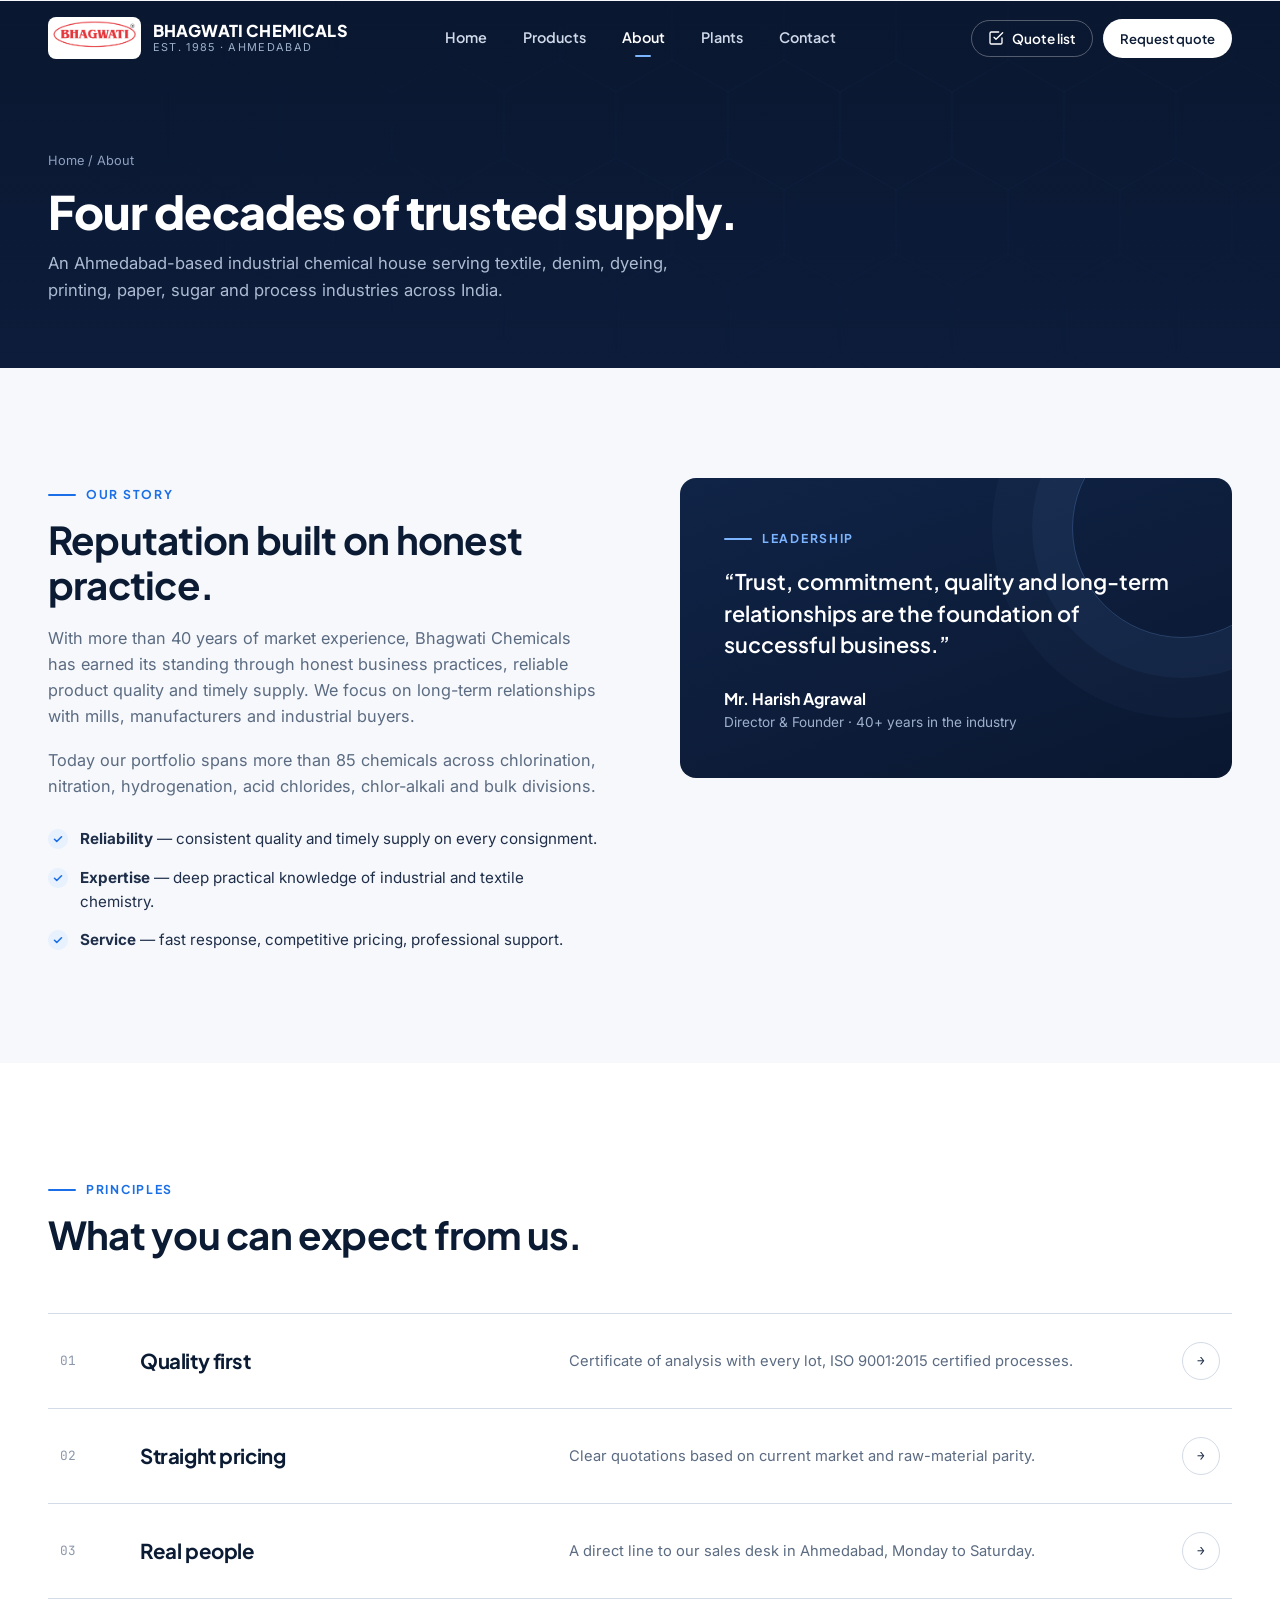
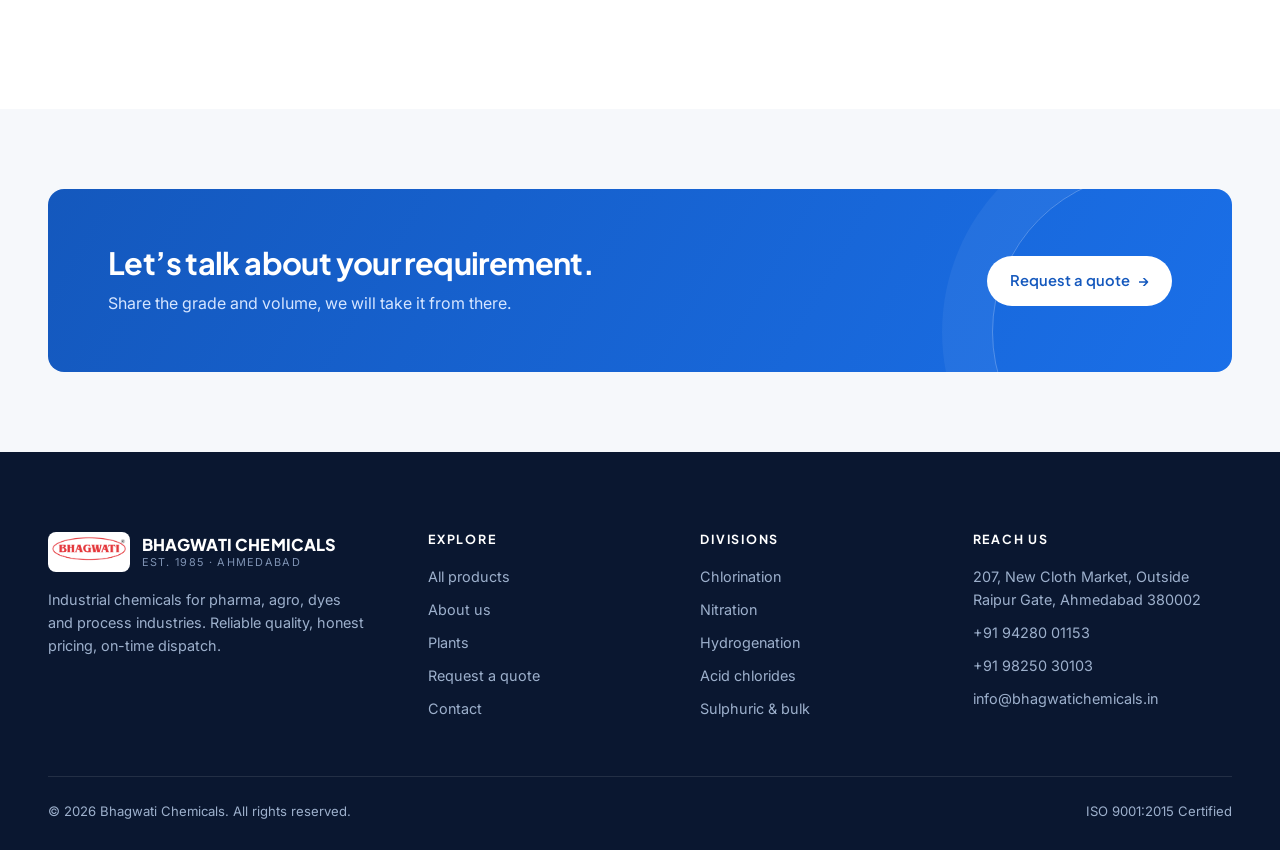
==== commit 2a22770b: "Fix mobile responsiveness: eliminate horizontal overflow, swipeable division pill bar, inline CAS me" ====
--- a/about.html
+++ b/about.html
@@ -52,9 +52,9 @@
           <h2>What you can expect from us.</h2>
         </div>
         <div class="index">
-          <a href="products.html" data-reveal style="grid-template-columns:56px 1fr 2fr auto"><span class="n">01</span><h3>Quality first</h3><p>Certificate of analysis with every lot, ISO 9001:2015 certified processes.</p><span class="c"><i>→</i></span></a>
-          <a href="inquiry.html" data-reveal style="grid-template-columns:56px 1fr 2fr auto"><span class="n">02</span><h3>Straight pricing</h3><p>Clear quotations based on current market and raw-material parity.</p><span class="c"><i>→</i></span></a>
-          <a href="contact.html" data-reveal style="grid-template-columns:56px 1fr 2fr auto"><span class="n">03</span><h3>Real people</h3><p>A direct line to our sales desk in Ahmedabad, Monday to Saturday.</p><span class="c"><i>→</i></span></a>
+          <a href="products.html" data-reveal><span class="n">01</span><h3>Quality first</h3><p>Certificate of analysis with every lot, ISO 9001:2015 certified processes.</p><span class="c"><i>→</i></span></a>
+          <a href="inquiry.html" data-reveal><span class="n">02</span><h3>Straight pricing</h3><p>Clear quotations based on current market and raw-material parity.</p><span class="c"><i>→</i></span></a>
+          <a href="contact.html" data-reveal><span class="n">03</span><h3>Real people</h3><p>A direct line to our sales desk in Ahmedabad, Monday to Saturday.</p><span class="c"><i>→</i></span></a>
         </div>
       </div>
     </section>
--- a/assets/css/style.css
+++ b/assets/css/style.css
@@ -33,7 +33,7 @@
 }
 
 *, *::before, *::after { box-sizing: border-box; margin: 0; padding: 0; }
-html { scroll-behavior: smooth; }
+html { scroll-behavior: smooth; overflow-x: hidden; }
 body {
   font-family: var(--f-body);
   color: var(--ink-2);
@@ -41,13 +41,15 @@
   line-height: 1.6;
   font-size: 16px;
   -webkit-font-smoothing: antialiased;
-}
-img { max-width: 100%; display: block; }
+  overflow-x: hidden;
+  width: 100%;
+}
+img { max-width: 100%; height: auto; display: block; }
 a { color: inherit; text-decoration: none; }
 button { font-family: inherit; cursor: pointer; }
-h1, h2, h3, h4 { font-family: var(--f-head); color: var(--ink); line-height: 1.15; letter-spacing: -0.02em; }
-h1 { font-size: clamp(2.3rem, 4.6vw, 3.9rem); font-weight: 800; }
-h2 { font-size: clamp(1.7rem, 2.8vw, 2.5rem); font-weight: 700; }
+h1, h2, h3, h4 { font-family: var(--f-head); color: var(--ink); line-height: 1.15; letter-spacing: -0.02em; word-wrap: break-word; }
+h1 { font-size: clamp(1.85rem, 6.2vw, 3.8rem); font-weight: 800; }
+h2 { font-size: clamp(1.5rem, 3.4vw, 2.4rem); font-weight: 700; }
 h3 { font-size: 1.2rem; font-weight: 700; }
 .mono { font-family: var(--f-mono); }
 .wrap { width: 100%; max-width: var(--wrap); margin: 0 auto; padding: 0 28px; }
@@ -432,10 +434,11 @@
 /* Compare tray */
 .cmp-tray {
   position: fixed; left: 50%; bottom: 22px; transform: translate(-50%, 140%); z-index: 150;
-  background: var(--ink); color: #fff; border-radius: 999px; padding: 10px 12px 10px 24px; display: flex; align-items: center; gap: 18px;
-  box-shadow: var(--shadow-lg); transition: transform .5s var(--ease); font-size: .88rem;
-}
-.cmp-tray.show { transform: translate(-50%, 0); }
+  background: var(--ink); color: #fff; border-radius: 999px; padding: 10px 14px 10px 20px; display: flex; align-items: center; gap: 14px;
+  box-shadow: var(--shadow-lg); transition: transform .4s var(--ease), visibility .4s; font-size: .88rem;
+  width: max-content; max-width: calc(100% - 24px); visibility: hidden; pointer-events: none;
+}
+.cmp-tray.show { transform: translate(-50%, 0); visibility: visible; pointer-events: auto; }
 .cmp-tray b { font-family: var(--f-head); }
 .cmp-tray .x { background: none; border: 0; color: #9db0cc; font-size: .82rem; }
 .cmp-tray .x:hover { color: #fff; }
@@ -444,11 +447,12 @@
 .veil { position: fixed; inset: 0; background: rgba(8,16,32,.55); backdrop-filter: blur(3px); z-index: 400; opacity: 0; pointer-events: none; transition: opacity .3s; }
 .veil.open { opacity: 1; pointer-events: auto; }
 .modal {
-  position: fixed; left: 50%; top: 50%; z-index: 410; width: min(960px, calc(100% - 32px)); max-height: 86vh; overflow: auto;
+  position: fixed; left: 50%; top: 50%; z-index: 410; width: min(960px, calc(100% - 24px)); max-height: 86vh; overflow: auto;
   background: #fff; border-radius: var(--r-lg); padding: 34px; box-shadow: var(--shadow-lg);
   transform: translate(-50%, -46%) scale(.97); opacity: 0; pointer-events: none; transition: all .4s var(--ease);
-}
-.modal.open { transform: translate(-50%, -50%) scale(1); opacity: 1; pointer-events: auto; }
+  visibility: hidden;
+}
+.modal.open { transform: translate(-50%, -50%) scale(1); opacity: 1; pointer-events: auto; visibility: visible; }
 .modal h3 { font-size: 1.4rem; margin-bottom: 20px; }
 .modal .close { position: absolute; right: 18px; top: 16px; width: 36px; height: 36px; border-radius: 50%; border: 1px solid var(--line-2); background: #fff; font-size: 1.2rem; }
 .ctable { width: 100%; border-collapse: collapse; font-size: .9rem; }
@@ -459,9 +463,16 @@
 /* ---------- RFQ drawer ---------- */
 .drawer {
   position: fixed; top: 0; right: 0; bottom: 0; width: min(460px, 100%); background: #fff; z-index: 410;
-  transform: translateX(104%); transition: transform .5s var(--ease); display: flex; flex-direction: column; box-shadow: -20px 0 60px -20px rgba(8,16,32,.4);
-}
-.drawer.open { transform: translateX(0); }
+  display: none; flex-direction: column; box-shadow: -20px 0 60px -20px rgba(8,16,32,.4);
+}
+.drawer.open {
+  display: flex;
+  animation: drawerSlideIn .3s var(--ease) forwards;
+}
+@keyframes drawerSlideIn {
+  from { transform: translateX(100%); }
+  to { transform: translateX(0); }
+}
 .drawer-h { padding: 22px 26px; border-bottom: 1px solid var(--line); display: flex; justify-content: space-between; align-items: center; }
 .drawer-h h3 { font-size: 1.15rem; }
 .drawer-h small { color: var(--muted); font-size: .8rem; }
@@ -529,12 +540,14 @@
 .foot-b { padding-top: 24px; border-top: 1px solid rgba(255,255,255,.1); display: flex; justify-content: space-between; gap: 16px; flex-wrap: wrap; font-size: .82rem; }
 
 /* ---------- Reveal animations ---------- */
-[data-reveal] { opacity: 0; transform: translateY(28px); transition: opacity .9s var(--ease), transform .9s var(--ease); transition-delay: var(--d, 0s); }
-[data-reveal="left"] { transform: translateX(-34px); }
-[data-reveal="right"] { transform: translateX(34px); }
-[data-reveal="zoom"] { transform: scale(.94); }
+[data-reveal] { opacity: 0; transform: translateY(24px); transition: opacity .7s var(--ease), transform .7s var(--ease); transition-delay: var(--d, 0s); }
+[data-reveal="left"] { transform: translateX(-28px); }
+[data-reveal="right"] { transform: translateX(28px); }
+[data-reveal="zoom"] { transform: scale(.95); }
 [data-reveal].in { opacity: 1; transform: none; }
 .no-js [data-reveal] { opacity: 1; transform: none; }
+
+.m-cas { display: none; font-family: var(--f-mono); font-size: .74rem; color: var(--muted); margin-top: 3px; }
 
 @media (prefers-reduced-motion: reduce) {
   *, *::before, *::after { animation: none !important; transition-duration: .01s !important; }
@@ -544,17 +557,21 @@
 
 /* ---------- Responsive ---------- */
 @media (max-width: 1100px) {
-  .hero-grid, .split { grid-template-columns: 1fr; gap: 48px; }
-  .shop { grid-template-columns: 1fr; }
-  .side { position: static; display: grid; grid-template-columns: 1fr 1fr; gap: 24px; }
+  .hero-grid, .split { grid-template-columns: 1fr; gap: 40px; }
+  .shop { grid-template-columns: 100%; gap: 20px; width: 100%; max-width: 100%; min-width: 0; }
+  .side { position: static; display: flex; flex-direction: column; gap: 12px; width: 100%; max-width: 100%; min-width: 0; overflow: hidden; }
+  .side-group { width: 100%; max-width: 100%; min-width: 0; }
   .side-help { display: none; }
-  .two-col { grid-template-columns: 1fr; }
-  .foot-g { grid-template-columns: 1fr 1fr; }
-  .detail { grid-template-columns: repeat(2, 1fr); padding-left: 22px; }
-  .row-main { grid-template-columns: 28px minmax(0,1fr) auto; }
+  .two-col { grid-template-columns: 100%; gap: 36px; padding: 40px 0 80px; width: 100%; max-width: 100%; min-width: 0; }
+  .foot-g { grid-template-columns: 1fr 1fr; gap: 40px; }
+  .detail { grid-template-columns: repeat(2, 1fr); padding: 18px 16px; }
+  .row-main { grid-template-columns: 24px minmax(0,1fr) auto; padding: 14px 16px; gap: 12px; }
   .row .hide-m { display: none; }
-}
+  .m-cas { display: block; }
+}
+
 @media (max-width: 900px) {
+  [data-reveal="left"], [data-reveal="right"] { transform: translateY(20px); }
   .nav-in { display: flex; justify-content: space-between; align-items: center; }
   .brand { flex-shrink: 0; }
   .nav-actions { margin-left: auto; flex-shrink: 0; }
@@ -562,6 +579,7 @@
     position: fixed; top: 68px; left: 16px; right: 16px; background: #fff; flex-direction: column; align-items: stretch;
     padding: 18px; border-radius: 14px; border: 1px solid var(--line); box-shadow: 0 24px 48px -12px rgba(8,16,32,.25);
     transform: translateY(-12px); opacity: 0; pointer-events: none; transition: all .3s var(--ease); gap: 4px;
+    z-index: 250;
   }
   .links.open { transform: none; opacity: 1; pointer-events: auto; }
   .links a { padding: 12px 14px; border-radius: 8px; color: var(--ink); font-weight: 600; }
@@ -579,6 +597,30 @@
   .burger { display: inline-flex; }
   .nav-actions .rfq-btn,
   .nav-actions .quote { display: none; }
+
+  /* Mobile horizontal swipe division bar */
+  .div-list {
+    display: flex; flex-wrap: nowrap; overflow-x: auto; gap: 6px; padding: 2px 2px 8px;
+    -webkit-overflow-scrolling: touch; scrollbar-width: thin; width: 100%; max-width: 100%; min-width: 0;
+  }
+  .div-list button {
+    white-space: nowrap; flex-shrink: 0; width: auto; padding: 7px 14px;
+    border: 1px solid var(--line-2); border-radius: 999px; background: #fff; font-size: .82rem;
+  }
+  .div-list button.on { background: var(--ink); color: #fff; border-color: var(--ink); }
+  .div-list button:hover { padding-left: 14px; }
+  .chips {
+    display: flex; flex-wrap: nowrap; overflow-x: auto; gap: 6px; padding-bottom: 6px;
+    -webkit-overflow-scrolling: touch; width: 100%; max-width: 100%; min-width: 0;
+  }
+  .chip { white-space: nowrap; flex-shrink: 0; padding: 6px 12px; font-size: .78rem; }
+  .side-group { margin-bottom: 10px; width: 100%; max-width: 100%; min-width: 0; }
+  .side h4 { margin-bottom: 6px; }
+
+  .toolbar { flex-direction: column; align-items: stretch; gap: 12px; }
+  .search { width: 100%; min-width: 0; }
+  .search kbd { display: none; }
+
   .stats-in { grid-template-columns: 1fr 1fr; }
   .stat { border-bottom: 1px solid var(--line); padding-left: 0; }
   .index a { grid-template-columns: 40px 1fr auto; }
@@ -586,25 +628,51 @@
   .plants { grid-template-columns: 1fr; }
   .plant:nth-child(odd) { border-right: 0; }
   .plant:nth-child(even) { padding-left: 0; }
-  .band { padding: 40px 28px; }
-  .sec { padding: 80px 0; }
-}
+  .band { padding: 40px 24px; }
+  .sec { padding: 70px 0; }
+}
+
 @media (max-width: 600px) {
   .wrap { padding: 0 16px; }
   .brand { gap: 10px; }
-  .brand img { height: 34px; }
-  .brand-t b { font-size: .88rem; }
+  .brand img { height: 32px; }
+  .brand-t b { font-size: .86rem; }
   .brand-t span { display: none; }
-  .burger { width: 40px; height: 40px; border-radius: 10px; }
+  .burger { width: 38px; height: 38px; border-radius: 8px; }
   .two { grid-template-columns: 1fr; }
-  .hero { padding: 130px 0 70px; }
-  .hero-meta { flex-direction: column; gap: 14px; }
-  .foot-g { grid-template-columns: 1fr; gap: 36px; }
-  .side { grid-template-columns: 1fr; }
-  .formcard { padding: 22px 18px; }
-  .detail { grid-template-columns: 1fr; }
+  .hero { padding: 125px 0 60px; margin-top: -76px; }
+  .phead { padding: 130px 0 50px; margin-top: -76px; }
+  .hero-meta { flex-direction: column; gap: 14px; margin-top: 36px; padding-top: 20px; }
+  .finder { padding: 20px 16px; }
+  .panel-dark { padding: 28px 20px; overflow: hidden; }
+  .panel-dark blockquote { font-size: 1.15rem; }
+  .panel-dark::after, .band::after { display: none; }
+  .band { padding: 34px 20px; gap: 20px; overflow: hidden; }
+  .band h2 { font-size: 1.4rem; }
+  .band .btn { width: 100%; justify-content: center; }
+  .foot { padding: 60px 0 24px; }
+  .foot-g { grid-template-columns: 1fr; gap: 32px; padding-bottom: 36px; }
+  .formcard { padding: 22px 16px; }
+  .formcard h2 { font-size: 1.35rem; }
+  .info { padding: 24px 18px; }
+  .reg { padding: 20px 16px; }
+  .clist { gap: 16px; }
+  .clist div { font-size: .88rem; }
+  .detail { grid-template-columns: 1fr; padding: 14px 12px; gap: 12px; }
   .detail .wide { grid-column: auto; }
-}
+  .detail .acts { flex-direction: column; gap: 8px; width: 100%; }
+  .detail .acts .btn { width: 100%; justify-content: center; }
+  .cmp-tray { padding: 8px 12px 8px 16px; gap: 10px; bottom: 14px; font-size: .8rem; }
+  .cmp-tray b { font-size: .8rem; }
+  .cmp-tray .btn { padding: 6px 12px; font-size: .78rem; }
+  .modal { padding: 24px 16px; max-height: 90vh; width: calc(100% - 20px); }
+  .modal h3 { font-size: 1.15rem; margin-bottom: 14px; }
+  .modal .close { right: 12px; top: 12px; width: 32px; height: 32px; font-size: 1rem; }
+  .ctable { display: block; overflow-x: auto; -webkit-overflow-scrolling: touch; }
+  .ctable th { width: 110px; font-size: .72rem; padding: 10px 8px; }
+  .ctable td { font-size: .82rem; padding: 10px 8px; min-width: 120px; }
+}
+
 @media print {
   .nav, .foot, .progress, .cmp-tray, .side, .toolbar { display: none !important; }
 }
